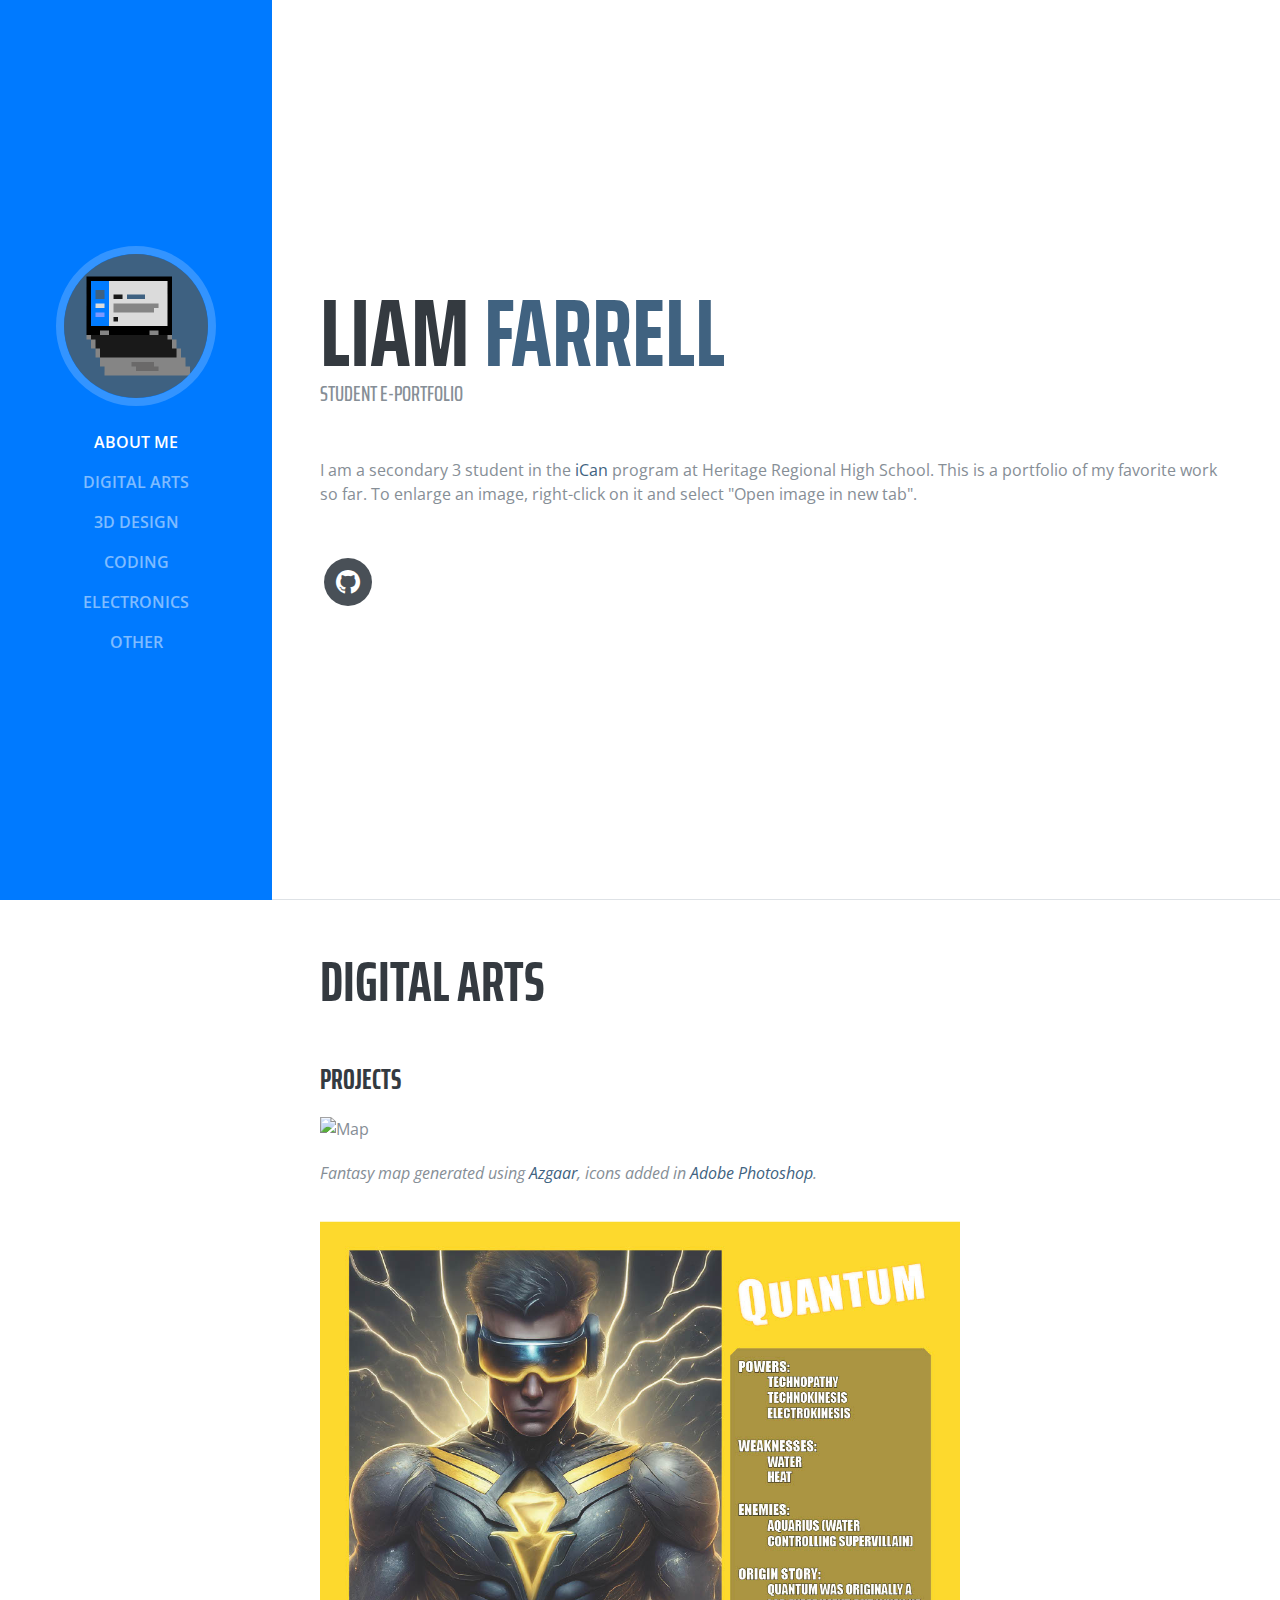
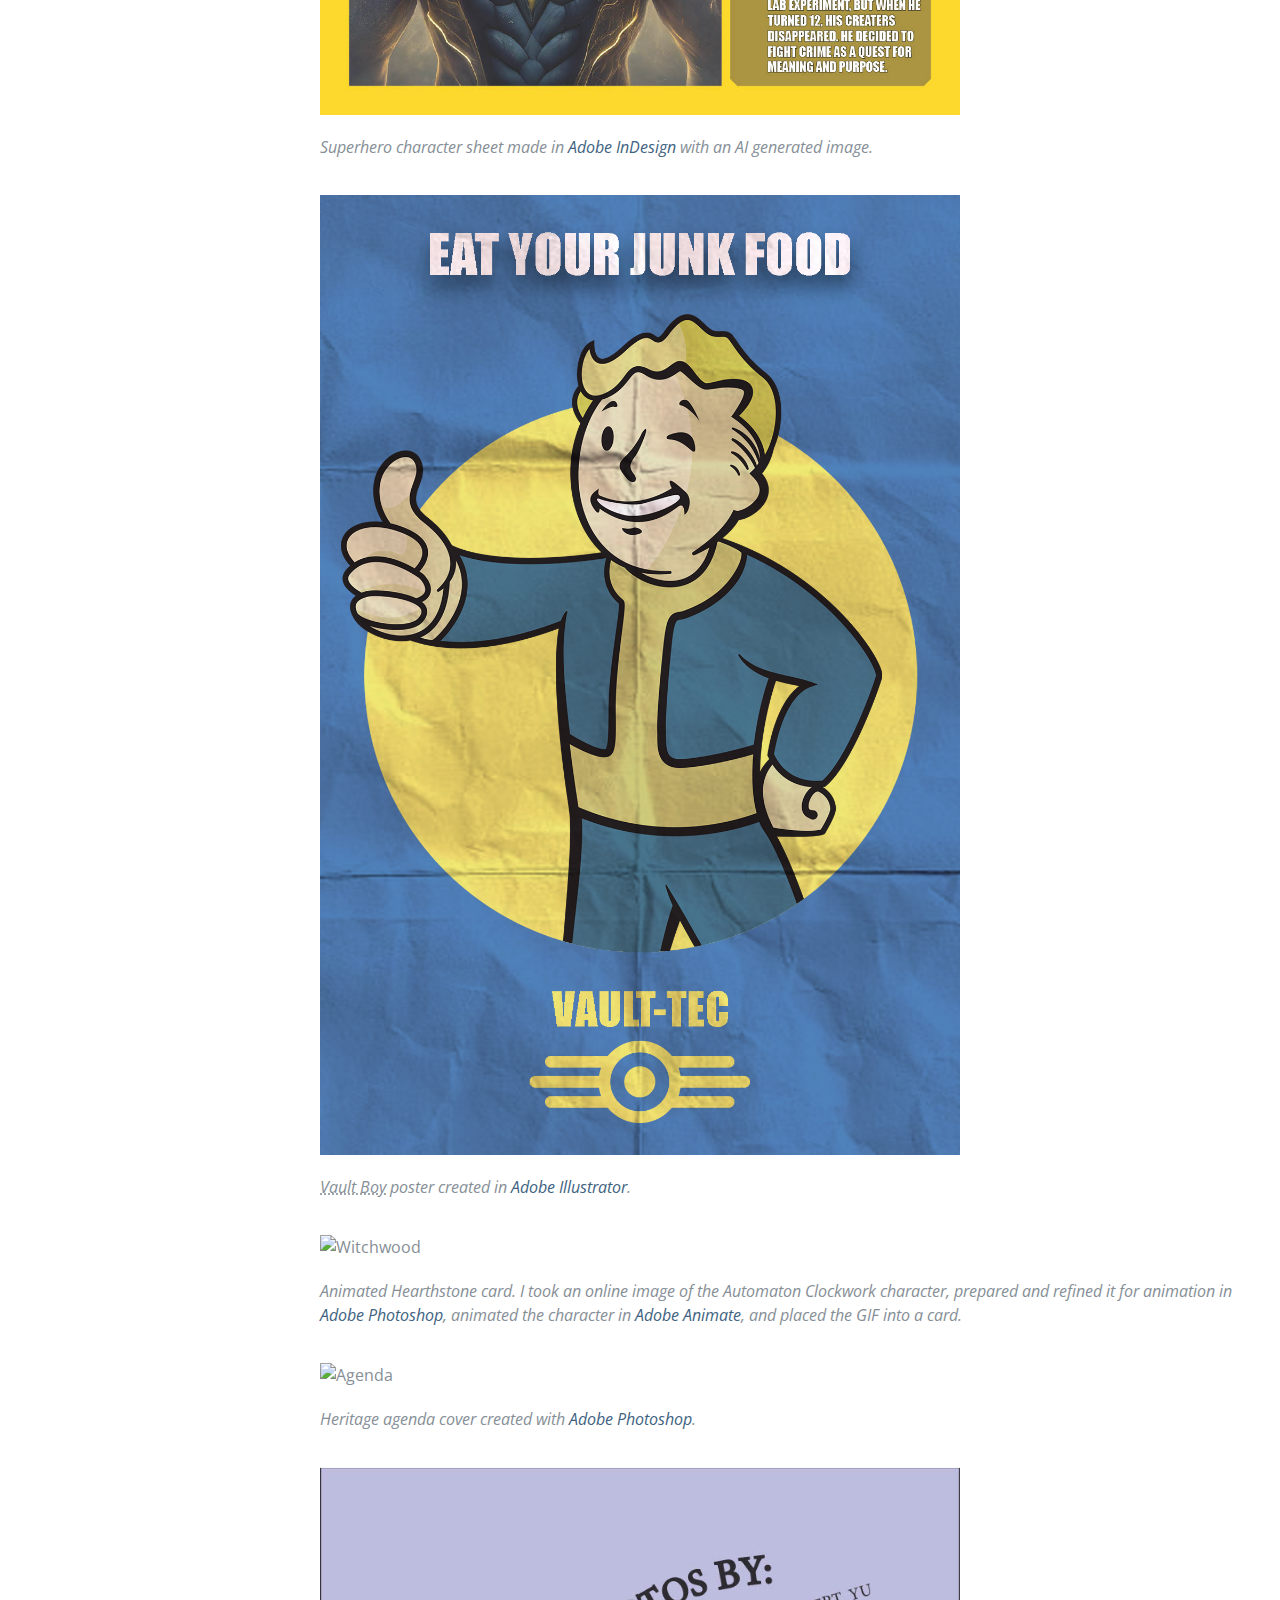
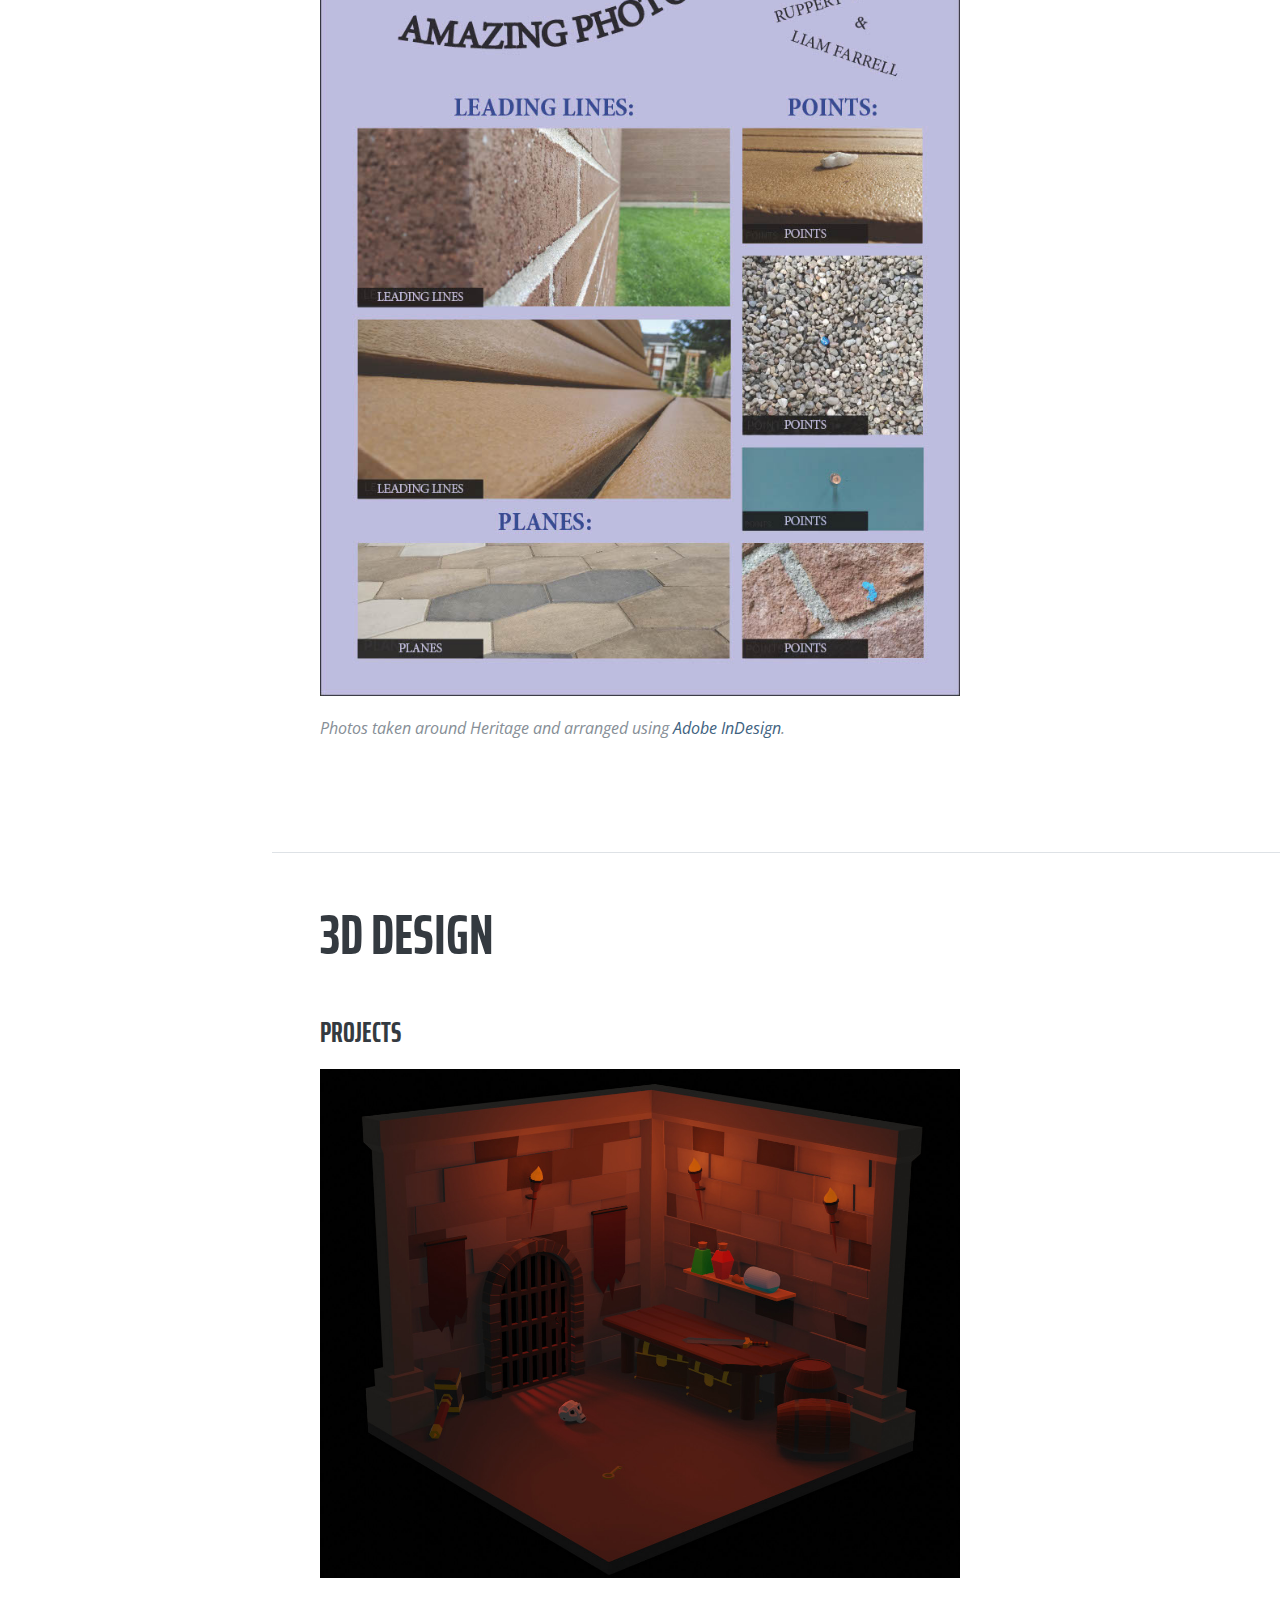
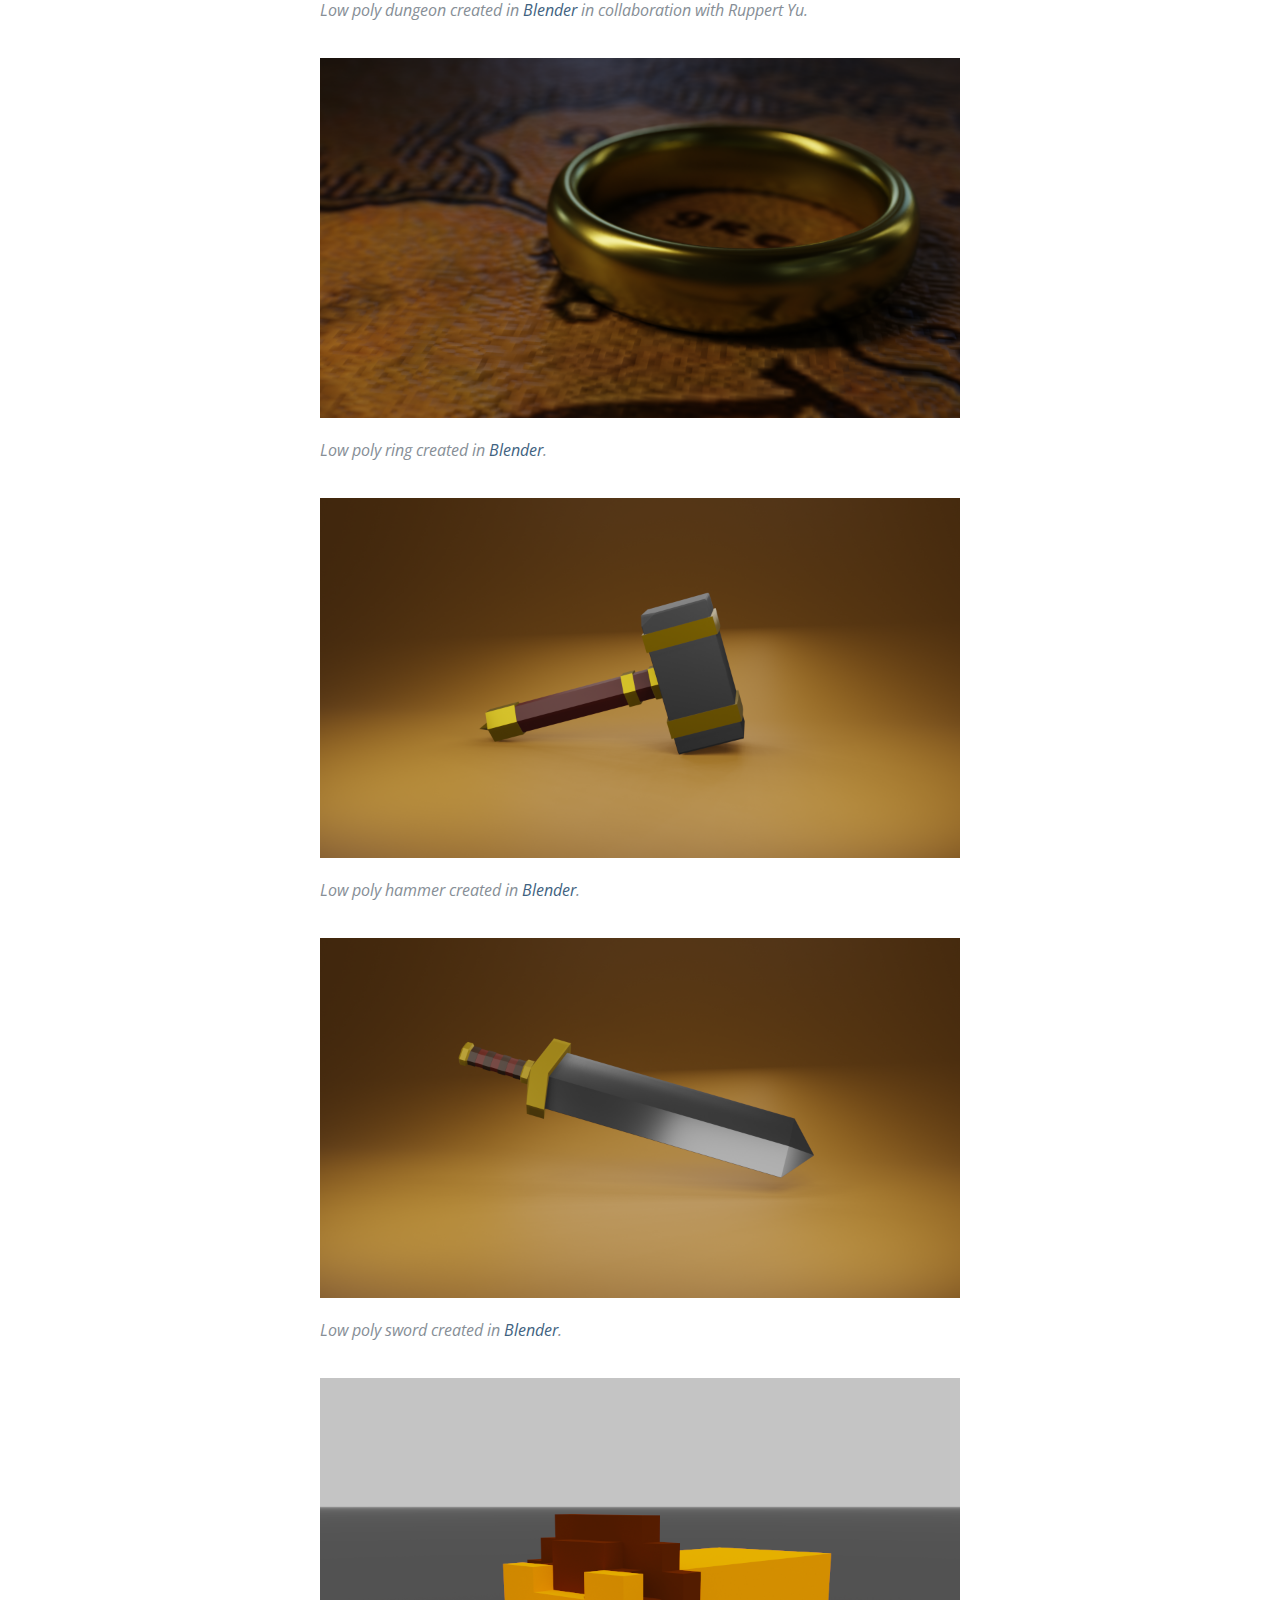
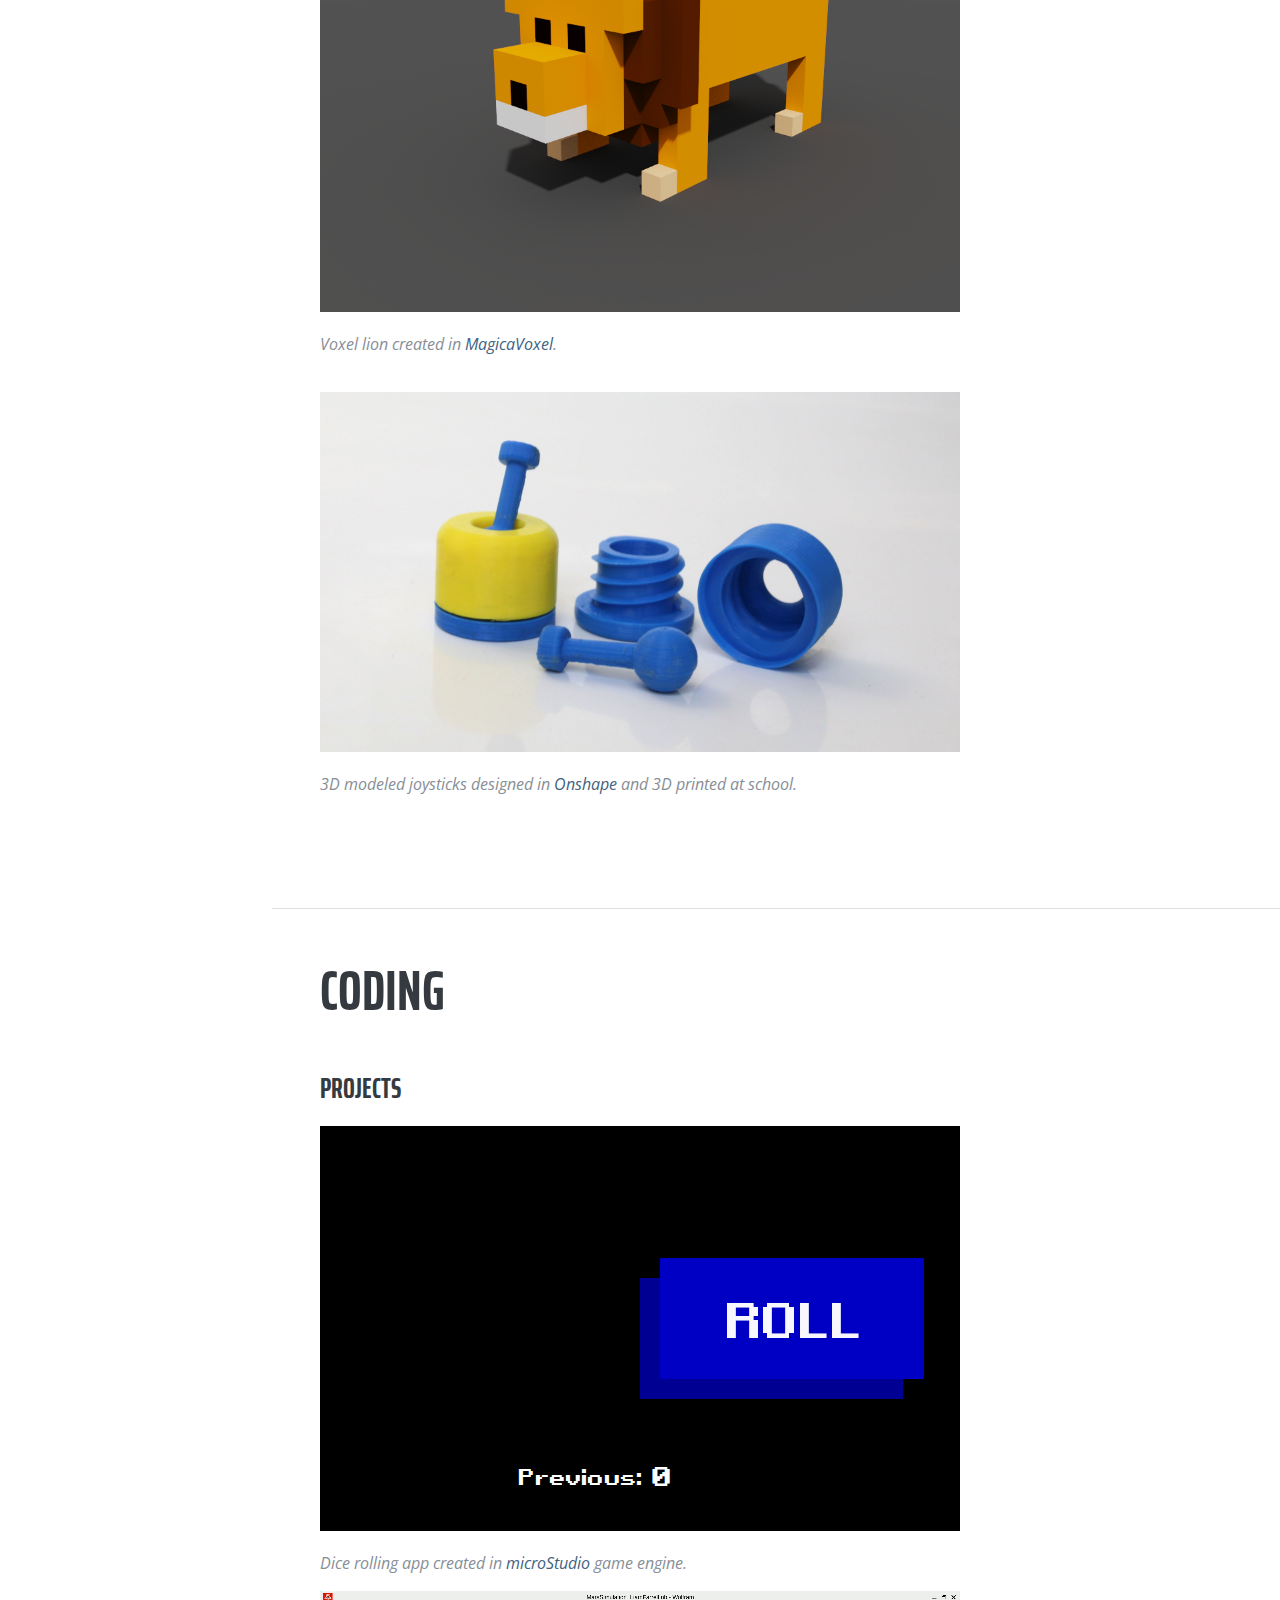
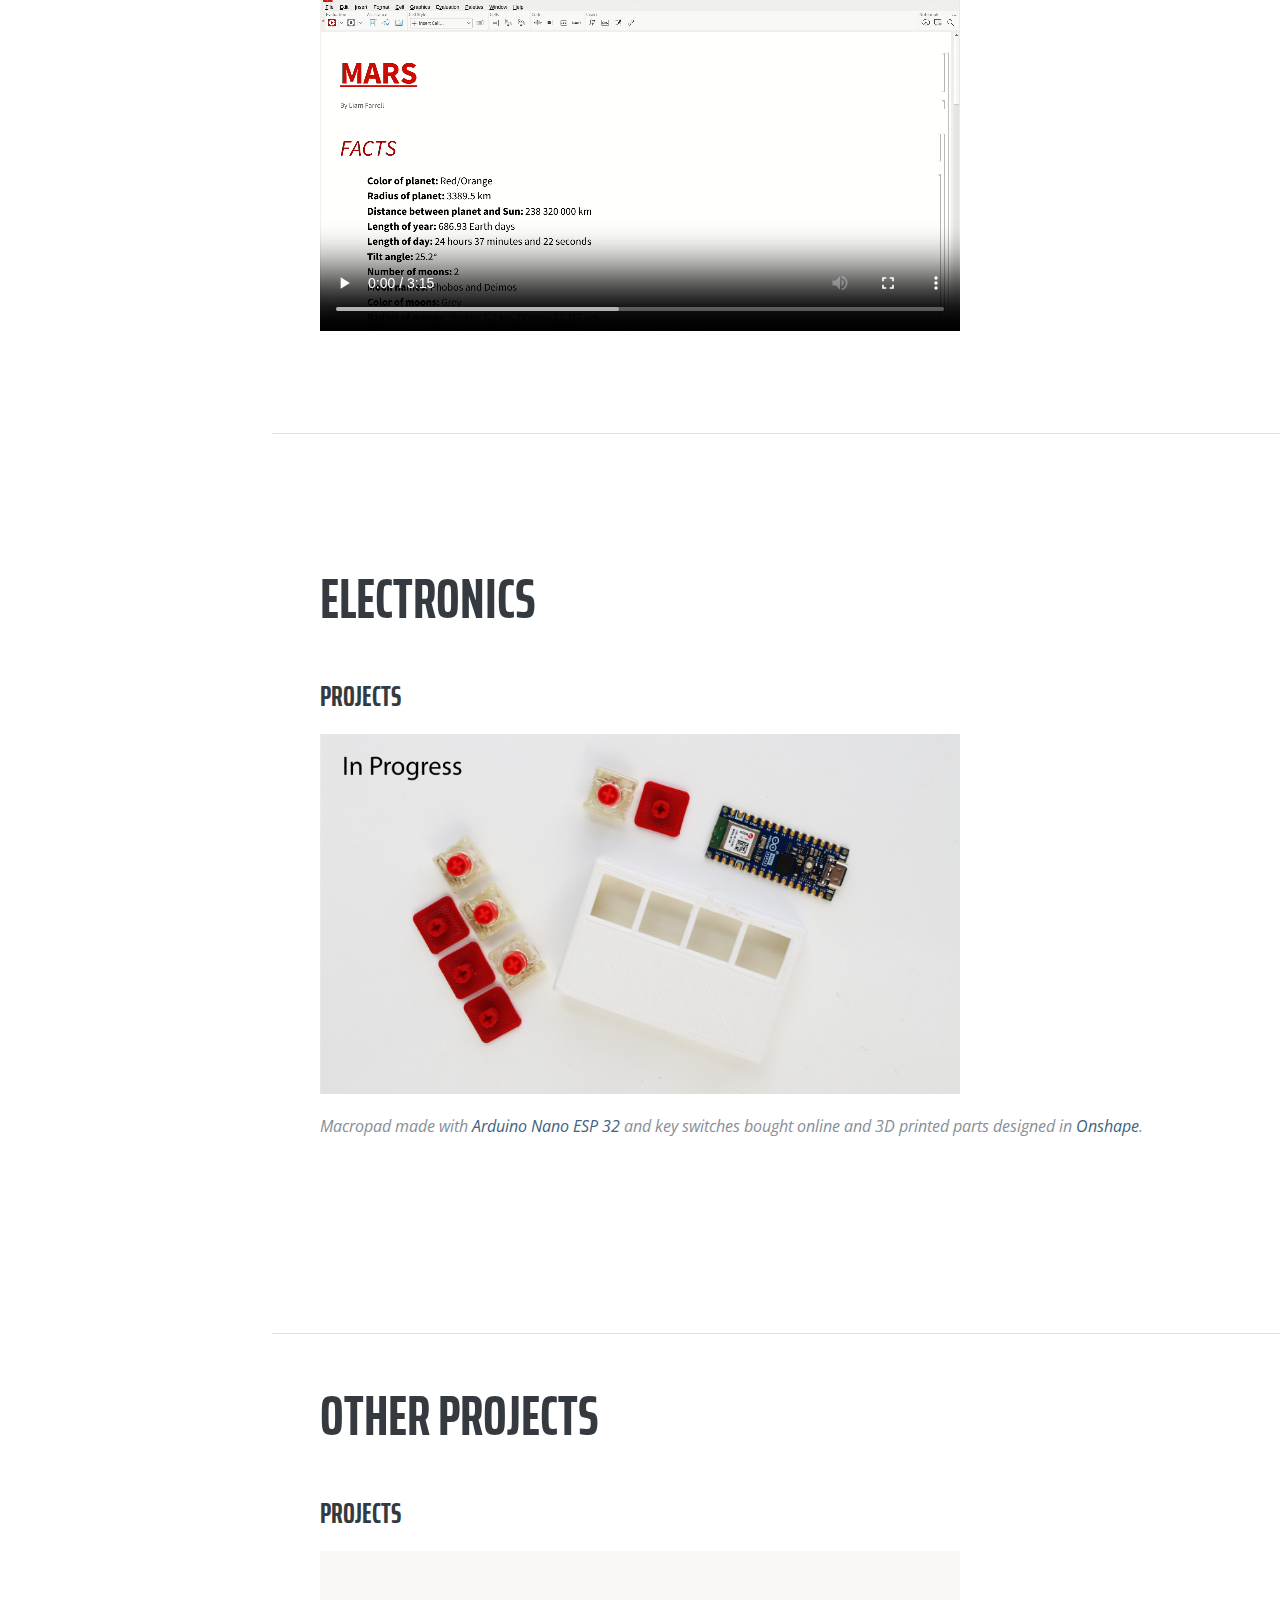
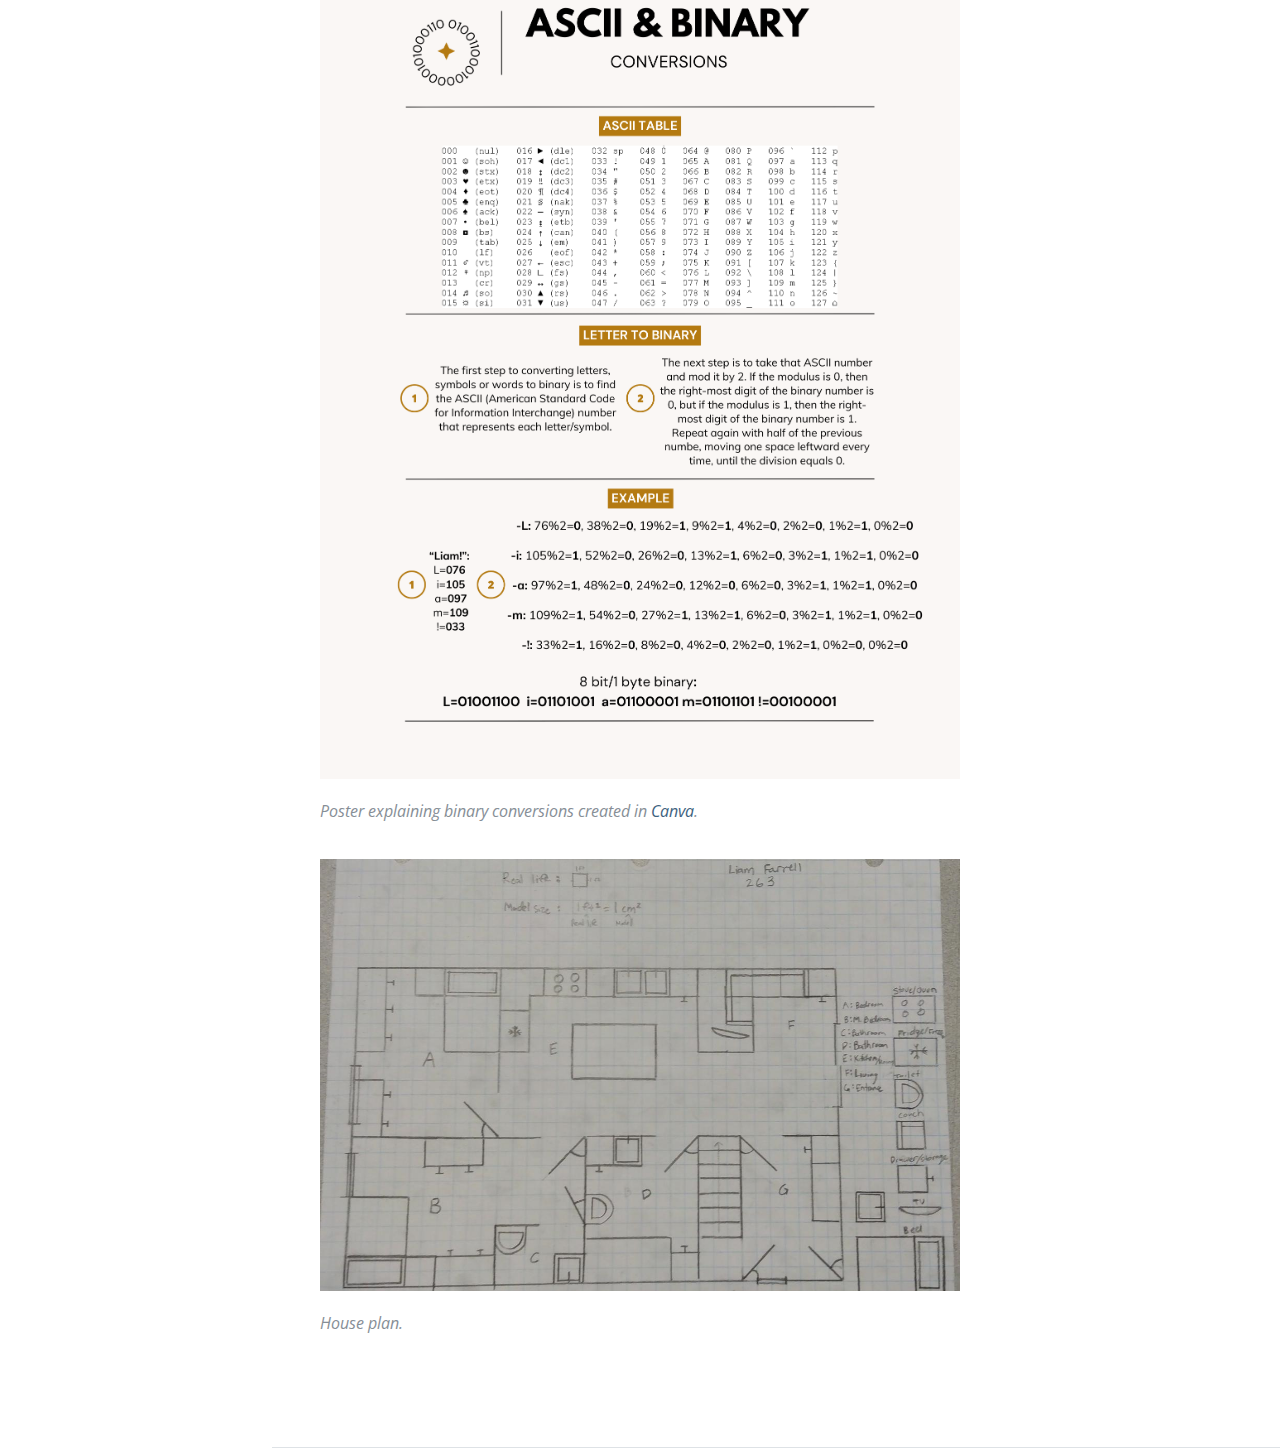
==== index.html @ 9ee7120a "Update index.html" ====
<!DOCTYPE html>
<html lang="en">

  <head>

    <meta charset="utf-8">
    <meta name="viewport" content="width=device-width, initial-scale=1, shrink-to-fit=no">
    <meta name="description" content="">
    <meta name="author" content="">

    <title>Liam's iCan ePortfolio</title>

    <!-- Bootstrap core CSS -->
    <link href="vendor/bootstrap/css/bootstrap.min.css" rel="stylesheet">

    <!-- Custom fonts for this template -->
    <link href="https://fonts.googleapis.com/css?family=Saira+Extra+Condensed:100,200,300,400,500,600,700,800,900" rel="stylesheet">
    <link href="https://fonts.googleapis.com/css?family=Open+Sans:300,300i,400,400i,600,600i,700,700i,800,800i" rel="stylesheet">
    <link href="vendor/font-awesome/css/font-awesome.min.css" rel="stylesheet">
    <link href="vendor/devicons/css/devicons.min.css" rel="stylesheet">
    <link href="vendor/simple-line-icons/css/simple-line-icons.css" rel="stylesheet">

    <!-- Custom styles for this template -->
    <link href="css/resume.min.css" rel="stylesheet">

  </head>

  <body id="page-top">

    <nav class="navbar navbar-expand-lg navbar-dark bg-primary fixed-top" id="sideNav">
      <a class="navbar-brand js-scroll-trigger" href="#page-top">
        <span class="d-block d-lg-none">Top ↑</span> <!-- .icon-arrow-up-circle, -->
        <span class="d-none d-lg-block">
          <img class="img-fluid img-profile rounded-circle mx-auto mb-2" src="img/laptop_pfp.png" alt="Liam">
        </span>
      </a>
      <button class="navbar-toggler" type="button" data-toggle="collapse" data-target="#navbarSupportedContent" aria-controls="navbarSupportedContent" aria-expanded="false" aria-label="Toggle navigation">
        <span class="navbar-toggler-icon"></span>
      </button>
      <div class="collapse navbar-collapse" id="navbarSupportedContent">
        <ul class="navbar-nav">
          <li class="nav-item">
            <a class="nav-link js-scroll-trigger" href="#about">About Me</a>
          </li>
          <li class="nav-item">
            <a class="nav-link js-scroll-trigger" href="#arts">Digital Arts</a>
          </li>
          <li class="nav-item">
            <a class="nav-link js-scroll-trigger" href="#threedd">3D Design</a>
          </li>
          <li class="nav-item">
            <a class="nav-link js-scroll-trigger" href="#coding">Coding</a>
          </li>
          <li class="nav-item">
            <a class="nav-link js-scroll-trigger" href="#electronics">Electronics</a>
          </li>
          <li class="nav-item">
            <a class="nav-link js-scroll-trigger" href="#other">Other</a>
          </li>
        </ul>
      </div>
    </nav> 
    <div class="container-fluid p-0">

      <section class="resume-section p-3 p-lg-5 d-flex d-column" id="about">
        <div class="my-auto">
          <h1 class="mb-0">Liam
            <span class="text-primary">Farrell</span>
          </h1>
          <div class="subheading mb-5">Student e-portfolio
          </div>
          <!--
          <div class="subheading mb-5">Contact me ·
            <a href="mailto:6206320@portal.rsb.qc.ca">6206320@portal.rsb.qc.ca</a>
             ·
            <a href="mailto:liamarthurfarrell@gmail.com">liamarthurfarrell@gmail.com</a>
          </div>
          -->
          <p class="mb-5">I am a secondary 3 student in the <a href="https://www.hrhs.rsb.qc.ca/academics/programs/ican/" target="_blank">iCan</a> program at Heritage Regional High School.
            This is a portfolio of my favorite work so far. To enlarge an image, right-click on it and select "Open image in new tab".
          </p>
          <ul class="list-inline list-social-icons mb-0">
            <li class="list-inline-item">
              <a href="https://github.com/laf29" target="_blank">
                <span class="fa-stack fa-lg">
                  <i class="fa fa-circle fa-stack-2x"></i>
                  <i class="fa fa-github fa-stack-1x fa-inverse"></i>
                </span>
              </a>
            </li>
          </ul>
        </div>
      </section>




      
      <section class="resume-section p-3 p-lg-5 d-flex flex-column" id="arts">
        <div class="my-auto">
          <h2 class="mb-5">Digital Arts</h2>
          <div class="resume-item d-flex flex-column flex-md-row mb-5">
            <div class="resume-content mr-auto d-none d-lg-block">
              <h3 class="mb-0">Projects</h3>
              <img src="img/da/FANTASY_MAP_1.jpg" alt="Map" style="width:50vw;height:auto;vertical-align:middle;margin:20px 0px;">
              <p><i>Fantasy map generated using <a href="https://azgaar.github.io/Fantasy-Map-Generator/" target="_blank">Azgaar</a>, icons added in <a href="https://www.adobe.com/ca/products/photoshop.html" target="_blank">Adobe Photoshop</a>.</i></p>
              <img src="img/da/QuantumHero.jpg" alt="Hero" style="width:50vw;height:auto;vertical-align:middle;margin:20px 0px;">
              <p><i>Superhero character sheet made in <a href="https://www.adobe.com/ca/products/indesign.html" target="_blank">Adobe InDesign</a> with an AI generated image.</i></p>
              <img src="img/da/Vault_boyposter.jpg" alt="Poster" style="width:50vw;height:auto;vertical-align:middle;margin:20px 0px;">
              <p><i><abbr title="𝘍𝘢𝘭𝘭𝘰𝘶𝘵 game character">Vault Boy</abbr> poster created in <a href="https://www.adobe.com/ca/products/illustrator.html" target="_blank">Adobe Illustrator</a>.</i></p>
              <img src="img/da/Witchwood.gif" alt="Witchwood" style="width:50vw;height:auto;vertical-align:middle;margin:20px 0px;">
              <p><i>Animated Hearthstone card. I took an online image of the Automaton Clockwork character, prepared and refined it for animation in <a href="https://www.adobe.com/ca/products/photoshop.html" target="_blank">Adobe Photoshop</a>, animated the character in <a href="https://www.adobe.com/ca/products/animate.html" target="_blank">Adobe Animate</a>, and placed the GIF into a card.</i></p>
              <img src="img/da/AgendaLiam.jpg" alt="Agenda" style="width:50vw;height:auto;vertical-align:middle;margin:20px 0px;">
              <p><i>Heritage agenda cover created with <a href="https://www.adobe.com/ca/products/photoshop.html" target="_blank">Adobe Photoshop</a>.</i></p>
              <img src="img/da/photoSheet.jpg" alt="Photos" style="width:50vw;height:auto;vertical-align:middle;margin:20px 0px;">
              <p><i>Photos taken around Heritage and arranged using <a href="https://www.adobe.com/ca/products/indesign.html" target="_blank">Adobe InDesign</a>.</i></p>
            </div>
            <div class="resume-content mr-auto d-block d-lg-none">
              <h3 class="mb-0">Projects</h3>
              <img src="img/da/FANTASY_MAP_1.jpg" alt="Map" style="width:95vw;height:auto;vertical-align:middle;margin:20px 0px;">
              <p><i>Fantasy map generated using <a href="https://azgaar.github.io/Fantasy-Map-Generator/" target="_blank">Azgaar</a>, icons added in <a href="https://www.adobe.com/ca/products/photoshop.html" target="_blank">Adobe Photoshop</a>.</i></p>
              <img src="img/da/QuantumHero.jpg" alt="Hero" style="width:95vw;height:auto;vertical-align:middle;margin:20px 0px;">
              <p><i>Superhero character sheet made in <a href="https://www.adobe.com/ca/products/indesign.html" target="_blank">Adobe InDesign</a> with an AI generated image.</i></p>
              <img src="img/da/Vault_boyposter.jpg" alt="Poster" style="width:90vw;height:auto;vertical-align:middle;margin:20px 0px;">
              <p><i>Fallout Vault Boy poster created in <a href="https://www.adobe.com/ca/products/illustrator.html" target="_blank">Adobe Illustrator</a>.</i></p>
              <img src="img/da/Witchwood.gif" alt="Witchwood" style="width:95vw;height:auto;vertical-align:middle;margin:20px 0px;">
              <p><i>Animated Hearthstone card. I took an online image of the Automaton Clockwork character, prepared and refined it for animation in <a href="https://www.adobe.com/ca/products/photoshop.html" target="_blank">Adobe Photoshop</a>, animated the character in <a href="https://www.adobe.com/ca/products/animate.html" target="_blank">Adobe Animate</a>, and placed the GIF into a card.</i></p>
              <img src="img/da/AgendaLiam.jpg" alt="Agenda" style="width:95vw;height:auto;vertical-align:middle;margin:20px 0px;">
              <p><i>Heritage agenda cover created with <a href="https://www.adobe.com/ca/products/photoshop.html" target="_blank">Adobe Photoshop</a>.</i></p>
              <img src="img/da/photoSheet.jpg" alt="Photos" style="width:95vw;height:auto;vertical-align:middle;margin:20px 0px;">
              <p><i>Photos taken around Heritage and arranged using <a href="https://www.adobe.com/ca/products/indesign.html" target="_blank">Adobe InDesign</a>.</i></p>
            </div>
          </div>
        </div>

      </section>



      
      <section class="resume-section p-3 p-lg-5 d-flex flex-column" id="threedd">
        <div class="my-auto">
          <h2 class="mb-5">3D Design</h2>
          <div class="resume-item d-flex flex-column flex-md-row mb-5">
            <div class="resume-content mr-auto d-none d-lg-block">
              <h3 class="mb-0">Projects</h3>
              <img src="img/3d/low_poly_dungeon_final_render_Liam.jpg" alt="Low-Poly Dungeon" style="width:50vw;height:auto;vertical-align:middle;margin:20px 0px;">
              <p><i>Low poly dungeon created in <a href="https://www.blender.org" target="_blank">Blender</a> in collaboration with Ruppert Yu.</i></p>
              <img src="img/3d/low_poly_ring_render_final_Liam.jpg" alt="Ring" style="width:50vw;height:auto;vertical-align:middle;margin:20px 0px;">
              <p><i>Low poly ring created in <a href="https://www.blender.org" target="_blank">Blender</a>.</i></p>
              <img src="img/3d/low_poly_hammer_render_final_Liam.jpg" alt="Hammer" style="width:50vw;height:auto;vertical-align:middle;margin:20px 0px;">
              <p><i>Low poly hammer created in <a href="https://www.blender.org" target="_blank">Blender</a>.</i></p>
              <img src="img/3d/low_poly_sword_render_final_Liam.jpg" alt="Sword" style="width:50vw;height:auto;vertical-align:middle;margin:20px 0px;">
              <p><i>Low poly sword created in <a href="https://www.blender.org" target="_blank">Blender</a>.</i></p>
              <img src="img/3d/LionVoxel.jpg" alt="Lion" style="width:50vw;height:auto;vertical-align:middle;margin:20px 0px;">
              <p><i>Voxel lion created in <a href="https://ephtracy.github.io/" target="_blank">MagicaVoxel</a>.</i></p>
              <img src="img/3d/joystick.jpg" alt="Joystick" style="width:50vw;height:auto;vertical-align:middle;margin:20px 0px;">
              <p><i>3D modeled joysticks designed in <a href="https://www.onshape.com/en/" target="_blank">Onshape</a> and 3D printed at school.</i></p>
            </div>
            <div class="resume-content mr-auto d-block d-lg-none">
              <h3 class="mb-0">Projects</h3>
              <img src="img/3d/low_poly_dungeon_final_render_Liam.jpg" alt="Low-Poly Dungeon" style="width:95vw;height:auto;vertical-align:middle;margin:20px 0px;">
              <p><i>Low poly dungeon created in <a href="https://www.blender.org" target="_blank">Blender</a> in collaboration with Ruppert Yu.</i></p>
              <img src="img/3d/low_poly_ring_render_final_Liam.jpg" alt="Ring" style="width:95vw;height:auto;vertical-align:middle;margin:20px 0px;">
              <p><i>Low poly ring created in <a href="https://www.blender.org" target="_blank">Blender</a>.</i></p>
              <img src="img/3d/low_poly_hammer_render_final_Liam.jpg" alt="Hammer" style="width:95vw;height:auto;vertical-align:middle;margin:20px 0px;">
              <p><i>Low poly hammer created in <a href="https://www.blender.org" target="_blank">Blender</a>.</i></p>
              <img src="img/3d/low_poly_sword_render_final_Liam.jpg" alt="Sword" style="width:95vw;height:auto;vertical-align:middle;margin:20px 0px;">
              <p><i>Low poly sword created in <a href="https://www.blender.org" target="_blank">Blender</a>.</i></p>
              <img src="img/3d/LionVoxel.jpg" alt="Lion" style="width:95vw;height:auto;vertical-align:middle;margin:20px 0px;">
              <p><i>Voxel lion created in <a href="https://ephtracy.github.io/" target="_blank">MagicaVoxel</a>.</i></p>
              <img src="img/3d/joystick.jpg" alt="Joystick" style="width:95vw;height:auto;vertical-align:middle;margin:20px 0px;">
              <p><i>3D modeled joysticks designed in <a href="https://www.onshape.com/en/" target="_blank">Onshape</a> and 3D printed at school.</i></p>
            </div>
        </div>
      </section>



      
      <section class="resume-section p-3 p-lg-5 d-flex flex-column" id="coding">
        <div class="my-auto">
          <h2 class="mb-5">Coding</h2>
          <div class="resume-item d-flex flex-column flex-md-row mb-5">
            <div class="resume-content mr-auto d-none d-lg-block">
              <h3 class="mb-0">Projects</h3>
              <iframe src="test_projects/coding/diceroll3/index.html" style="width:50vw;height:45vh;vertical-align:middle;margin:20px 0px;border:0px solid black;" title="Dice Rolling App" scrolling="no"></iframe>
              <p><i>Dice rolling app created in <a href="https://microstudio.dev/" target="_blank">microStudio</a> game engine.</i></p>
              <video class="video" controls 
                  style="width:50vw;height:auto;">
                <source src="img/cd/Mars.mp4" type="video/mp4">
                <source src="img/cd/Mars.webm"">
                Mars Simulation
              </video>
            </div>
            <div class="resume-content mr-auto d-block d-lg-none">
              <h3 class="mb-0">Projects</h3>
              <iframe src="test_projects/coding/diceroll3/index.html" style="width:95vw;height:25vh;vertical-align:middle;margin:20px 0px;border:0px solid black;" title="Dice Rolling App" scrolling="no"></iframe>
              <p><i>Dice rolling app created in <a href="https://microstudio.dev/" target="_blank">microStudio</a> game engine.</i></p>
              <iframe src="https://laf29.github.io/ican_portfolio" style="width:95vw;height:25vh;vertical-align:middle;margin:20px 0px;border:0px solid black;" title="Dice Rolling App" scrolling="no"></iframe>
              <p><i>Portfolio website created in <a href="https://github.io/" target="_blank">GitHub</a> using <a href="https://html.com/" target="_blank">HTML</a>, <a href="https://www.javascript.com/" target="_blank">JavaScript</a> and <a href="https://en.wikipedia.org/wiki/CSS" target="_blank">CSS</a>.</i></p>
              <video class="video" controls 
                  style="width:95vw;height:auto;">
                <source src="img/cd/Mars.mp4" type="video/mp4">
                <source src="img/cd/Mars.webm"">
                Mars Simulation
              </video>
            </div>
          </div>
        </div>
      </section>



      
      <section class="resume-section p-3 p-lg-5 d-flex flex-column" id="electronics">
        <div class="my-auto">
          <h2 class="mb-5">Electronics</h2>
          <div class="resume-item d-flex flex-column flex-md-row mb-5">
            <div class="resume-content mr-auto d-none d-lg-block">
              <h3 class="mb-0">Projects</h3>
              <img src="img/el/macropad.jpg" alt="Macropad" style="width:50vw;height:auto;vertical-align:middle;margin:20px 0px;">
              <p><i>Macropad made with <a href="https://docs.arduino.cc/hardware/nano-esp32/" target="_blank">Arduino Nano ESP 32</a> and key switches bought online and 3D printed parts designed in <a href="https://www.onshape.com/en/" target="_blank">Onshape</a>.</i></p>
            </div>
            <div class="resume-content mr-auto d-block d-lg-none">
              <h3 class="mb-0">Projects</h3>
              <img src="img/el/macropad.jpg" alt="Macropad" style="width:95vw;height:auto;vertical-align:middle;margin:20px 0px;">
              <p><i>Macropad made with <a href="https://docs.arduino.cc/hardware/nano-esp32/" target="_blank">Arduino Nano ESP 32</a> and key switches bought online and 3D printed parts designed in <a href="https://www.onshape.com/en/" target="_blank">Onshape</a>.</i></p>
            </div>
          </div>
        </div>
      </section>



      
      <section class="resume-section p-3 p-lg-5 d-flex flex-column" id="other">
        <div class="my-auto">
          <h2 class="mb-5">Other Projects</h2>
          <div class="resume-item d-flex flex-column flex-md-row mb-5">
            <div class="resume-content mr-auto d-none d-lg-block">
              <h3 class="mb-0">Projects</h3>
              <img src="img/ot/ASCIIandBINARY.jpg" alt="Binary Poster" style="width:50vw;height:auto;vertical-align:middle;margin:20px 0px;">
              <p><i>Poster explaining binary conversions created in <a href="https://www.canva.com/" target="_blank">Canva</a>.</i></p>
              <img src="img/ot/HouseBP.jpg" alt="House Plan" style="width:50vw;height:auto;vertical-align:middle;margin:20px 0px;">
              <p><i>House plan.</i></p>
            </div>
            <div class="resume-content mr-auto d-block d-lg-none">
              <h3 class="mb-0">Projects</h3>
              <img src="img/ot/ASCIIandBINARY.jpg" alt="Binary Poster" style="width:95vw;height:auto;vertical-align:middle;margin:20px 0px;">
              <p><i>Poster explaining binary conversions created in <a href="https://www.canva.com/" target="_blank">Canva</a>.</i></p>
              <img src="img/ot/HouseBP.jpg" alt="House Plan" style="width:95vw;height:auto;vertical-align:middle;margin:20px 0px;">
              <p><i>House plan.</i></p>
            </div>
          </div>
        </div>
      </section>

    </div>

    <!-- Bootstrap core JavaScript -->
    <script src="vendor/jquery/jquery.min.js"></script>
    <script src="vendor/bootstrap/js/bootstrap.bundle.min.js"></script>

    <!-- Plugin JavaScript -->
    <script src="vendor/jquery-easing/jquery.easing.min.js"></script>

    <!-- Custom scripts for this template -->
    <script src="js/resume.min.js"></script>

  </body>
</html>
---- vendor/devicons/css/devicons.min.css ----
/*!
 *  Devicons 1.8.0 made by Theodore Vorillas / http://vorillaz.com 
 */
@font-face{font-family:devicons;src:url(../fonts/devicons.eot?xqxft6);src:url(../fonts/devicons.eot?#iefixxqxft6) format("embedded-opentype"),url(../fonts/devicons.woff?xqxft6) format("woff"),url(../fonts/devicons.ttf?xqxft6) format("truetype"),url(../fonts/devicons.svg?xqxft6#devicons) format("svg");font-weight:400;font-style:normal}.devicons{font-family:devicons;speak:none;font-style:normal;font-weight:400;font-variant:normal;text-transform:none;line-height:1;-webkit-font-smoothing:antialiased;-moz-osx-font-smoothing:grayscale}.devicons-git:before{content:"\e602"}.devicons-git_compare:before{content:"\e628"}.devicons-git_branch:before{content:"\e625"}.devicons-git_commit:before{content:"\e629"}.devicons-git_pull_request:before{content:"\e626"}.devicons-git_merge:before{content:"\e627"}.devicons-bitbucket:before{content:"\e603"}.devicons-github_alt:before{content:"\e608"}.devicons-github_badge:before{content:"\e609"}.devicons-github:before{content:"\e60a"}.devicons-github_full:before{content:"\e617"}.devicons-java:before{content:"\e638"}.devicons-ruby:before{content:"\e639"}.devicons-scala:before{content:"\e637"}.devicons-python:before{content:"\e63c"}.devicons-go:before{content:"\e624"}.devicons-ruby_on_rails:before{content:"\e63b"}.devicons-django:before{content:"\e61d"}.devicons-markdown:before{content:"\e63e"}.devicons-php:before{content:"\e63d"}.devicons-mysql:before{content:"\e604"}.devicons-streamline:before{content:"\e605"}.devicons-database:before{content:"\e606"}.devicons-laravel:before{content:"\e63f"}.devicons-javascript:before{content:"\e64e"}.devicons-angular:before{content:"\e653"}.devicons-backbone:before{content:"\e652"}.devicons-coffeescript:before{content:"\e651"}.devicons-jquery:before{content:"\e650"}.devicons-modernizr:before{content:"\e620"}.devicons-jquery_ui:before{content:"\e654"}.devicons-ember:before{content:"\e61b"}.devicons-dojo:before{content:"\e61c"}.devicons-nodejs:before{content:"\e619"}.devicons-nodejs_small:before{content:"\e618"}.devicons-javascript_shield:before{content:"\e64f"}.devicons-bootstrap:before{content:"\e647"}.devicons-sass:before{content:"\e64b"}.devicons-css3_full:before{content:"\e64a"}.devicons-css3:before{content:"\e649"}.devicons-html5:before{content:"\e636"}.devicons-html5_multimedia:before{content:"\e632"}.devicons-html5_device_access:before{content:"\e633"}.devicons-html5_3d_effects:before{content:"\e635"}.devicons-html5_connectivity:before{content:"\e634"}.devicons-ghost_small:before{content:"\e614"}.devicons-ghost:before{content:"\e61f"}.devicons-magento:before{content:"\e640"}.devicons-joomla:before{content:"\e641"}.devicons-jekyll_small:before{content:"\e60d"}.devicons-drupal:before{content:"\e642"}.devicons-wordpress:before{content:"\e60b"}.devicons-grunt:before{content:"\e64c"}.devicons-bower:before{content:"\e64d"}.devicons-npm:before{content:"\e61e"}.devicons-yahoo_small:before{content:"\e62b"}.devicons-yahoo:before{content:"\e615"}.devicons-bing_small:before{content:"\e600"}.devicons-windows:before{content:"\e60f"}.devicons-linux:before{content:"\e612"}.devicons-ubuntu:before{content:"\e63a"}.devicons-android:before{content:"\e60e"}.devicons-apple:before{content:"\e611"}.devicons-appstore:before{content:"\e613"}.devicons-phonegap:before{content:"\e630"}.devicons-blackberry:before{content:"\e623"}.devicons-stackoverflow:before{content:"\e610"}.devicons-techcrunch:before{content:"\e62c"}.devicons-codrops:before{content:"\e62f"}.devicons-css_tricks:before{content:"\e601"}.devicons-smashing_magazine:before{content:"\e62d"}.devicons-netmagazine:before{content:"\e62e"}.devicons-codepen:before{content:"\e616"}.devicons-cssdeck:before{content:"\e62a"}.devicons-hackernews:before{content:"\e61a"}.devicons-dropbox:before{content:"\e607"}.devicons-google_drive:before{content:"\e631"}.devicons-visualstudio:before{content:"\e60c"}.devicons-unity_small:before{content:"\e621"}.devicons-raspberry_pi:before{content:"\e622"}.devicons-chrome:before{content:"\e643"}.devicons-ie:before{content:"\e644"}.devicons-firefox:before{content:"\e645"}.devicons-opera:before{content:"\e646"}.devicons-safari:before{content:"\e648"}.devicons-swift:before{content:"\e655"}.devicons-symfony:before{content:"\e656"}.devicons-symfony_badge:before{content:"\e657"}.devicons-less:before{content:"\e658"}.devicons-stylus:before{content:"\e659"}.devicons-trello:before{content:"\e65a"}.devicons-atlassian:before{content:"\e65b"}.devicons-jira:before{content:"\e65c"}.devicons-envato:before{content:"\e65d"}.devicons-snap_svg:before{content:"\e65e"}.devicons-raphael:before{content:"\e65f"}.devicons-google_analytics:before{content:"\e660"}.devicons-compass:before{content:"\e661"}.devicons-onedrive:before{content:"\e662"}.devicons-gulp:before{content:"\e663"}.devicons-atom:before{content:"\e664"}.devicons-cisco:before{content:"\e665"}.devicons-nancy:before{content:"\e666"}.devicons-clojure:before{content:"\e668"}.devicons-clojure_alt:before{content:"\e66a"}.devicons-perl:before{content:"\e669"}.devicons-celluloid:before{content:"\e66b"}.devicons-w3c:before{content:"\e66c"}.devicons-redis:before{content:"\e66d"}.devicons-postgresql:before{content:"\e66e"}.devicons-webplatform:before{content:"\e66f"}.devicons-jenkins:before{content:"\e667"}.devicons-requirejs:before{content:"\e670"}.devicons-opensource:before{content:"\e671"}.devicons-typo3:before{content:"\e672"}.devicons-uikit:before{content:"\e673"}.devicons-doctrine:before{content:"\e674"}.devicons-groovy:before{content:"\e675"}.devicons-nginx:before{content:"\e676"}.devicons-haskell:before{content:"\e677"}.devicons-zend:before{content:"\e678"}.devicons-gnu:before{content:"\e679"}.devicons-yeoman:before{content:"\e67a"}.devicons-heroku:before{content:"\e67b"}.devicons-debian:before{content:"\e67d"}.devicons-travis:before{content:"\e67e"}.devicons-dotnet:before{content:"\e67f"}.devicons-codeigniter:before{content:"\e680"}.devicons-javascript_badge:before{content:"\e681"}.devicons-yii:before{content:"\e682"}.devicons-msql_server:before{content:"\e67c"}.devicons-composer:before{content:"\e683"}.devicons-krakenjs_badge:before{content:"\e684"}.devicons-krakenjs:before{content:"\e685"}.devicons-mozilla:before{content:"\e686"}.devicons-firebase:before{content:"\e687"}.devicons-sizzlejs:before{content:"\e688"}.devicons-creativecommons:before{content:"\e689"}.devicons-creativecommons_badge:before{content:"\e68a"}.devicons-mitlicence:before{content:"\e68b"}.devicons-senchatouch:before{content:"\e68c"}.devicons-bugsense:before{content:"\e68d"}.devicons-extjs:before{content:"\e68e"}.devicons-mootools_badge:before{content:"\e68f"}.devicons-mootools:before{content:"\e690"}.devicons-ruby_rough:before{content:"\e691"}.devicons-komodo:before{content:"\e692"}.devicons-coda:before{content:"\e693"}.devicons-bintray:before{content:"\e694"}.devicons-terminal:before{content:"\e695"}.devicons-code:before{content:"\e696"}.devicons-responsive:before{content:"\e697"}.devicons-dart:before{content:"\e698"}.devicons-aptana:before{content:"\e699"}.devicons-mailchimp:before{content:"\e69a"}.devicons-netbeans:before{content:"\e69b"}.devicons-dreamweaver:before{content:"\e69c"}.devicons-brackets:before{content:"\e69d"}.devicons-eclipse:before{content:"\e69e"}.devicons-cloud9:before{content:"\e69f"}.devicons-scrum:before{content:"\e6a0"}.devicons-prolog:before{content:"\e6a1"}.devicons-terminal_badge:before{content:"\e6a2"}.devicons-code_badge:before{content:"\e6a3"}.devicons-mongodb:before{content:"\e6a4"}.devicons-meteor:before{content:"\e6a5"}.devicons-meteorfull:before{content:"\e6a6"}.devicons-fsharp:before{content:"\e6a7"}.devicons-rust:before{content:"\e6a8"}.devicons-ionic:before{content:"\e6a9"}.devicons-sublime:before{content:"\e6aa"}.devicons-appcelerator:before{content:"\e6ab"}.devicons-asterisk:before{content:"\e6ac"}.devicons-aws:before{content:"\e6ad"}.devicons-digital-ocean:before{content:"\e6ae"}.devicons-dlang:before{content:"\e6af"}.devicons-docker:before{content:"\e6b0"}.devicons-erlang:before{content:"\e6b1"}.devicons-google-cloud-platform:before{content:"\e6b2"}.devicons-grails:before{content:"\e6b3"}.devicons-illustrator:before{content:"\e6b4"}.devicons-intellij:before{content:"\e6b5"}.devicons-materializecss:before{content:"\e6b6"}.devicons-openshift:before{content:"\e6b7"}.devicons-photoshop:before{content:"\e6b8"}.devicons-rackspace:before{content:"\e6b9"}.devicons-react:before{content:"\e6ba"}.devicons-redhat:before{content:"\e6bb"}.devicons-scriptcs:before{content:"\e6bc"}.devicons-sqllite:before{content:"\e6c4"}.devicons-vim:before{content:"\e6c5"}
---- vendor/simple-line-icons/css/simple-line-icons.css ----
@font-face {
  font-family: 'simple-line-icons';
  src: url('../fonts/Simple-Line-Icons.eot?v=2.4.0');
  src: url('../fonts/Simple-Line-Icons.eot?v=2.4.0#iefix') format('embedded-opentype'), url('../fonts/Simple-Line-Icons.woff2?v=2.4.0') format('woff2'), url('../fonts/Simple-Line-Icons.ttf?v=2.4.0') format('truetype'), url('../fonts/Simple-Line-Icons.woff?v=2.4.0') format('woff'), url('../fonts/Simple-Line-Icons.svg?v=2.4.0#simple-line-icons') format('svg');
  font-weight: normal;
  font-style: normal;
}
/*
 Use the following CSS code if you want to have a class per icon.
 Instead of a list of all class selectors, you can use the generic [class*="icon-"] selector, but it's slower:
*/
.icon-user,
.icon-people,
.icon-user-female,
.icon-user-follow,
.icon-user-following,
.icon-user-unfollow,
.icon-login,
.icon-logout,
.icon-emotsmile,
.icon-phone,
.icon-call-end,
.icon-call-in,
.icon-call-out,
.icon-map,
.icon-location-pin,
.icon-direction,
.icon-directions,
.icon-compass,
.icon-layers,
.icon-menu,
.icon-list,
.icon-options-vertical,
.icon-options,
.icon-arrow-down,
.icon-arrow-left,
.icon-arrow-right,
.icon-arrow-up,
.icon-arrow-up-circle,
.icon-arrow-left-circle,
.icon-arrow-right-circle,
.icon-arrow-down-circle,
.icon-check,
.icon-clock,
.icon-plus,
.icon-minus,
.icon-close,
.icon-event,
.icon-exclamation,
.icon-organization,
.icon-trophy,
.icon-screen-smartphone,
.icon-screen-desktop,
.icon-plane,
.icon-notebook,
.icon-mustache,
.icon-mouse,
.icon-magnet,
.icon-energy,
.icon-disc,
.icon-cursor,
.icon-cursor-move,
.icon-crop,
.icon-chemistry,
.icon-speedometer,
.icon-shield,
.icon-screen-tablet,
.icon-magic-wand,
.icon-hourglass,
.icon-graduation,
.icon-ghost,
.icon-game-controller,
.icon-fire,
.icon-eyeglass,
.icon-envelope-open,
.icon-envelope-letter,
.icon-bell,
.icon-badge,
.icon-anchor,
.icon-wallet,
.icon-vector,
.icon-speech,
.icon-puzzle,
.icon-printer,
.icon-present,
.icon-playlist,
.icon-pin,
.icon-picture,
.icon-handbag,
.icon-globe-alt,
.icon-globe,
.icon-folder-alt,
.icon-folder,
.icon-film,
.icon-feed,
.icon-drop,
.icon-drawer,
.icon-docs,
.icon-doc,
.icon-diamond,
.icon-cup,
.icon-calculator,
.icon-bubbles,
.icon-briefcase,
.icon-book-open,
.icon-basket-loaded,
.icon-basket,
.icon-bag,
.icon-action-undo,
.icon-action-redo,
.icon-wrench,
.icon-umbrella,
.icon-trash,
.icon-tag,
.icon-support,
.icon-frame,
.icon-size-fullscreen,
.icon-size-actual,
.icon-shuffle,
.icon-share-alt,
.icon-share,
.icon-rocket,
.icon-question,
.icon-pie-chart,
.icon-pencil,
.icon-note,
.icon-loop,
.icon-home,
.icon-grid,
.icon-graph,
.icon-microphone,
.icon-music-tone-alt,
.icon-music-tone,
.icon-earphones-alt,
.icon-earphones,
.icon-equalizer,
.icon-like,
.icon-dislike,
.icon-control-start,
.icon-control-rewind,
.icon-control-play,
.icon-control-pause,
.icon-control-forward,
.icon-control-end,
.icon-volume-1,
.icon-volume-2,
.icon-volume-off,
.icon-calendar,
.icon-bulb,
.icon-chart,
.icon-ban,
.icon-bubble,
.icon-camrecorder,
.icon-camera,
.icon-cloud-download,
.icon-cloud-upload,
.icon-envelope,
.icon-eye,
.icon-flag,
.icon-heart,
.icon-info,
.icon-key,
.icon-link,
.icon-lock,
.icon-lock-open,
.icon-magnifier,
.icon-magnifier-add,
.icon-magnifier-remove,
.icon-paper-clip,
.icon-paper-plane,
.icon-power,
.icon-refresh,
.icon-reload,
.icon-settings,
.icon-star,
.icon-symbol-female,
.icon-symbol-male,
.icon-target,
.icon-credit-card,
.icon-paypal,
.icon-social-tumblr,
.icon-social-twitter,
.icon-social-facebook,
.icon-social-instagram,
.icon-social-linkedin,
.icon-social-pinterest,
.icon-social-github,
.icon-social-google,
.icon-social-reddit,
.icon-social-skype,
.icon-social-dribbble,
.icon-social-behance,
.icon-social-foursqare,
.icon-social-soundcloud,
.icon-social-spotify,
.icon-social-stumbleupon,
.icon-social-youtube,
.icon-social-dropbox,
.icon-social-vkontakte,
.icon-social-steam {
  font-family: 'simple-line-icons';
  speak: none;
  font-style: normal;
  font-weight: normal;
  font-variant: normal;
  text-transform: none;
  line-height: 1;
  /* Better Font Rendering =========== */
  -webkit-font-smoothing: antialiased;
  -moz-osx-font-smoothing: grayscale;
}
.icon-user:before {
  content: "\e005";
}
.icon-people:before {
  content: "\e001";
}
.icon-user-female:before {
  content: "\e000";
}
.icon-user-follow:before {
  content: "\e002";
}
.icon-user-following:before {
  content: "\e003";
}
.icon-user-unfollow:before {
  content: "\e004";
}
.icon-login:before {
  content: "\e066";
}
.icon-logout:before {
  content: "\e065";
}
.icon-emotsmile:before {
  content: "\e021";
}
.icon-phone:before {
  content: "\e600";
}
.icon-call-end:before {
  content: "\e048";
}
.icon-call-in:before {
  content: "\e047";
}
.icon-call-out:before {
  content: "\e046";
}
.icon-map:before {
  content: "\e033";
}
.icon-location-pin:before {
  content: "\e096";
}
.icon-direction:before {
  content: "\e042";
}
.icon-directions:before {
  content: "\e041";
}
.icon-compass:before {
  content: "\e045";
}
.icon-layers:before {
  content: "\e034";
}
.icon-menu:before {
  content: "\e601";
}
.icon-list:before {
  content: "\e067";
}
.icon-options-vertical:before {
  content: "\e602";
}
.icon-options:before {
  content: "\e603";
}
.icon-arrow-down:before {
  content: "\e604";
}
.icon-arrow-left:before {
  content: "\e605";
}
.icon-arrow-right:before {
  content: "\e606";
}
.icon-arrow-up:before {
  content: "\e607";
}
.icon-arrow-up-circle:before {
  content: "\e078";
}
.icon-arrow-left-circle:before {
  content: "\e07a";
}
.icon-arrow-right-circle:before {
  content: "\e079";
}
.icon-arrow-down-circle:before {
  content: "\e07b";
}
.icon-check:before {
  content: "\e080";
}
.icon-clock:before {
  content: "\e081";
}
.icon-plus:before {
  content: "\e095";
}
.icon-minus:before {
  content: "\e615";
}
.icon-close:before {
  content: "\e082";
}
.icon-event:before {
  content: "\e619";
}
.icon-exclamation:before {
  content: "\e617";
}
.icon-organization:before {
  content: "\e616";
}
.icon-trophy:before {
  content: "\e006";
}
.icon-screen-smartphone:before {
  content: "\e010";
}
.icon-screen-desktop:before {
  content: "\e011";
}
.icon-plane:before {
  content: "\e012";
}
.icon-notebook:before {
  content: "\e013";
}
.icon-mustache:before {
  content: "\e014";
}
.icon-mouse:before {
  content: "\e015";
}
.icon-magnet:before {
  content: "\e016";
}
.icon-energy:before {
  content: "\e020";
}
.icon-disc:before {
  content: "\e022";
}
.icon-cursor:before {
  content: "\e06e";
}
.icon-cursor-move:before {
  content: "\e023";
}
.icon-crop:before {
  content: "\e024";
}
.icon-chemistry:before {
  content: "\e026";
}
.icon-speedometer:before {
  content: "\e007";
}
.icon-shield:before {
  content: "\e00e";
}
.icon-screen-tablet:before {
  content: "\e00f";
}
.icon-magic-wand:before {
  content: "\e017";
}
.icon-hourglass:before {
  content: "\e018";
}
.icon-graduation:before {
  content: "\e019";
}
.icon-ghost:before {
  content: "\e01a";
}
.icon-game-controller:before {
  content: "\e01b";
}
.icon-fire:before {
  content: "\e01c";
}
.icon-eyeglass:before {
  content: "\e01d";
}
.icon-envelope-open:before {
  content: "\e01e";
}
.icon-envelope-letter:before {
  content: "\e01f";
}
.icon-bell:before {
  content: "\e027";
}
.icon-badge:before {
  content: "\e028";
}
.icon-anchor:before {
  content: "\e029";
}
.icon-wallet:before {
  content: "\e02a";
}
.icon-vector:before {
  content: "\e02b";
}
.icon-speech:before {
  content: "\e02c";
}
.icon-puzzle:before {
  content: "\e02d";
}
.icon-printer:before {
  content: "\e02e";
}
.icon-present:before {
  content: "\e02f";
}
.icon-playlist:before {
  content: "\e030";
}
.icon-pin:before {
  content: "\e031";
}
.icon-picture:before {
  content: "\e032";
}
.icon-handbag:before {
  content: "\e035";
}
.icon-globe-alt:before {
  content: "\e036";
}
.icon-globe:before {
  content: "\e037";
}
.icon-folder-alt:before {
  content: "\e039";
}
.icon-folder:before {
  content: "\e089";
}
.icon-film:before {
  content: "\e03a";
}
.icon-feed:before {
  content: "\e03b";
}
.icon-drop:before {
  content: "\e03e";
}
.icon-drawer:before {
  content: "\e03f";
}
.icon-docs:before {
  content: "\e040";
}
.icon-doc:before {
  content: "\e085";
}
.icon-diamond:before {
  content: "\e043";
}
.icon-cup:before {
  content: "\e044";
}
.icon-calculator:before {
  content: "\e049";
}
.icon-bubbles:before {
  content: "\e04a";
}
.icon-briefcase:before {
  content: "\e04b";
}
.icon-book-open:before {
  content: "\e04c";
}
.icon-basket-loaded:before {
  content: "\e04d";
}
.icon-basket:before {
  content: "\e04e";
}
.icon-bag:before {
  content: "\e04f";
}
.icon-action-undo:before {
  content: "\e050";
}
.icon-action-redo:before {
  content: "\e051";
}
.icon-wrench:before {
  content: "\e052";
}
.icon-umbrella:before {
  content: "\e053";
}
.icon-trash:before {
  content: "\e054";
}
.icon-tag:before {
  content: "\e055";
}
.icon-support:before {
  content: "\e056";
}
.icon-frame:before {
  content: "\e038";
}
.icon-size-fullscreen:before {
  content: "\e057";
}
.icon-size-actual:before {
  content: "\e058";
}
.icon-shuffle:before {
  content: "\e059";
}
.icon-share-alt:before {
  content: "\e05a";
}
.icon-share:before {
  content: "\e05b";
}
.icon-rocket:before {
  content: "\e05c";
}
.icon-question:before {
  content: "\e05d";
}
.icon-pie-chart:before {
  content: "\e05e";
}
.icon-pencil:before {
  content: "\e05f";
}
.icon-note:before {
  content: "\e060";
}
.icon-loop:before {
  content: "\e064";
}
.icon-home:before {
  content: "\e069";
}
.icon-grid:before {
  content: "\e06a";
}
.icon-graph:before {
  content: "\e06b";
}
.icon-microphone:before {
  content: "\e063";
}
.icon-music-tone-alt:before {
  content: "\e061";
}
.icon-music-tone:before {
  content: "\e062";
}
.icon-earphones-alt:before {
  content: "\e03c";
}
.icon-earphones:before {
  content: "\e03d";
}
.icon-equalizer:before {
  content: "\e06c";
}
.icon-like:before {
  content: "\e068";
}
.icon-dislike:before {
  content: "\e06d";
}
.icon-control-start:before {
  content: "\e06f";
}
.icon-control-rewind:before {
  content: "\e070";
}
.icon-control-play:before {
  content: "\e071";
}
.icon-control-pause:before {
  content: "\e072";
}
.icon-control-forward:before {
  content: "\e073";
}
.icon-control-end:before {
  content: "\e074";
}
.icon-volume-1:before {
  content: "\e09f";
}
.icon-volume-2:before {
  content: "\e0a0";
}
.icon-volume-off:before {
  content: "\e0a1";
}
.icon-calendar:before {
  content: "\e075";
}
.icon-bulb:before {
  content: "\e076";
}
.icon-chart:before {
  content: "\e077";
}
.icon-ban:before {
  content: "\e07c";
}
.icon-bubble:before {
  content: "\e07d";
}
.icon-camrecorder:before {
  content: "\e07e";
}
.icon-camera:before {
  content: "\e07f";
}
.icon-cloud-download:before {
  content: "\e083";
}
.icon-cloud-upload:before {
  content: "\e084";
}
.icon-envelope:before {
  content: "\e086";
}
.icon-eye:before {
  content: "\e087";
}
.icon-flag:before {
  content: "\e088";
}
.icon-heart:before {
  content: "\e08a";
}
.icon-info:before {
  content: "\e08b";
}
.icon-key:before {
  content: "\e08c";
}
.icon-link:before {
  content: "\e08d";
}
.icon-lock:before {
  content: "\e08e";
}
.icon-lock-open:before {
  content: "\e08f";
}
.icon-magnifier:before {
  content: "\e090";
}
.icon-magnifier-add:before {
  content: "\e091";
}
.icon-magnifier-remove:before {
  content: "\e092";
}
.icon-paper-clip:before {
  content: "\e093";
}
.icon-paper-plane:before {
  content: "\e094";
}
.icon-power:before {
  content: "\e097";
}
.icon-refresh:before {
  content: "\e098";
}
.icon-reload:before {
  content: "\e099";
}
.icon-settings:before {
  content: "\e09a";
}
.icon-star:before {
  content: "\e09b";
}
.icon-symbol-female:before {
  content: "\e09c";
}
.icon-symbol-male:before {
  content: "\e09d";
}
.icon-target:before {
  content: "\e09e";
}
.icon-credit-card:before {
  content: "\e025";
}
.icon-paypal:before {
  content: "\e608";
}
.icon-social-tumblr:before {
  content: "\e00a";
}
.icon-social-twitter:before {
  content: "\e009";
}
.icon-social-facebook:before {
  content: "\e00b";
}
.icon-social-instagram:before {
  content: "\e609";
}
.icon-social-linkedin:before {
  content: "\e60a";
}
.icon-social-pinterest:before {
  content: "\e60b";
}
.icon-social-github:before {
  content: "\e60c";
}
.icon-social-google:before {
  content: "\e60d";
}
.icon-social-reddit:before {
  content: "\e60e";
}
.icon-social-skype:before {
  content: "\e60f";
}
.icon-social-dribbble:before {
  content: "\e00d";
}
.icon-social-behance:before {
  content: "\e610";
}
.icon-social-foursqare:before {
  content: "\e611";
}
.icon-social-soundcloud:before {
  content: "\e612";
}
.icon-social-spotify:before {
  content: "\e613";
}
.icon-social-stumbleupon:before {
  content: "\e614";
}
.icon-social-youtube:before {
  content: "\e008";
}
.icon-social-dropbox:before {
  content: "\e00c";
}
.icon-social-vkontakte:before {
  content: "\e618";
}
.icon-social-steam:before {
  content: "\e620";
}
---- css/resume.min.css ----
/*!
 * Start Bootstrap - Resume v4.0.0-beta.2 (https://startbootstrap.com/template-overviews/resume)
 * Copyright 2013-2017 Start Bootstrap
 * Licensed under MIT (https://github.com/BlackrockDigital/startbootstrap-resume/blob/master/LICENSE)
 */body{font-family:'Open Sans',serif;padding-top:54px;color:#868e96}@media (min-width:992px){body{padding-top:0;padding-left:17rem}}h1,h2,h3,h4,h5,h6{font-family:'Saira Extra Condensed',serif;font-weight:700;text-transform:uppercase;color:#343a40}h1{font-size:6rem;line-height:5.5rem}h2{font-size:3.5rem}.subheading{text-transform:uppercase;font-weight:500;font-family:'Saira Extra Condensed',serif;font-size:1.35rem}.list-social-icons a{color:#495057}.list-social-icons a:hover{color:#406280}.list-social-icons a .fa-lg{font-size:1.75rem}.list-icons{font-size:3rem}.list-icons .list-inline-item i:hover{color:#406280}#sideNav .navbar-nav .nav-item .nav-link{font-weight:600;text-transform:uppercase}@media (min-width:992px){#sideNav{text-align:center;position:fixed;top:0;left:0;display:flex;flex-direction:column;width:17rem;height:100vh}#sideNav .navbar-brand{display:flex;margin:auto auto 0;padding:.5rem}#sideNav .navbar-brand .img-profile{max-width:10rem;max-height:10rem;border:.5rem solid rgba(255,255,255,.2)}#sideNav .navbar-collapse{display:flex;align-items:flex-start;flex-grow:0;width:100%;margin-bottom:auto}#sideNav .navbar-collapse .navbar-nav{flex-direction:column;width:100%}#sideNav .navbar-collapse .navbar-nav .nav-item{display:block}#sideNav .navbar-collapse .navbar-nav .nav-item .nav-link{display:block}}section.resume-section{border-bottom:1px solid #dee2e6;padding-top:5rem!important;padding-bottom:5rem!important}section.resume-section .resume-item .resume-date{min-width:none}@media (min-width:768px){section.resume-section{min-height:100vh}section.resume-section .resume-item .resume-date{min-width:18rem}}@media (min-width:992px){section.resume-section{padding-top:3rem!important;padding-bottom:3rem!important}}.bg-primary{background-color:#007aff!important}.text-primary{color:#406280!important}a{color:#406280}a:active,a:focus,a:hover{color:#293e52}
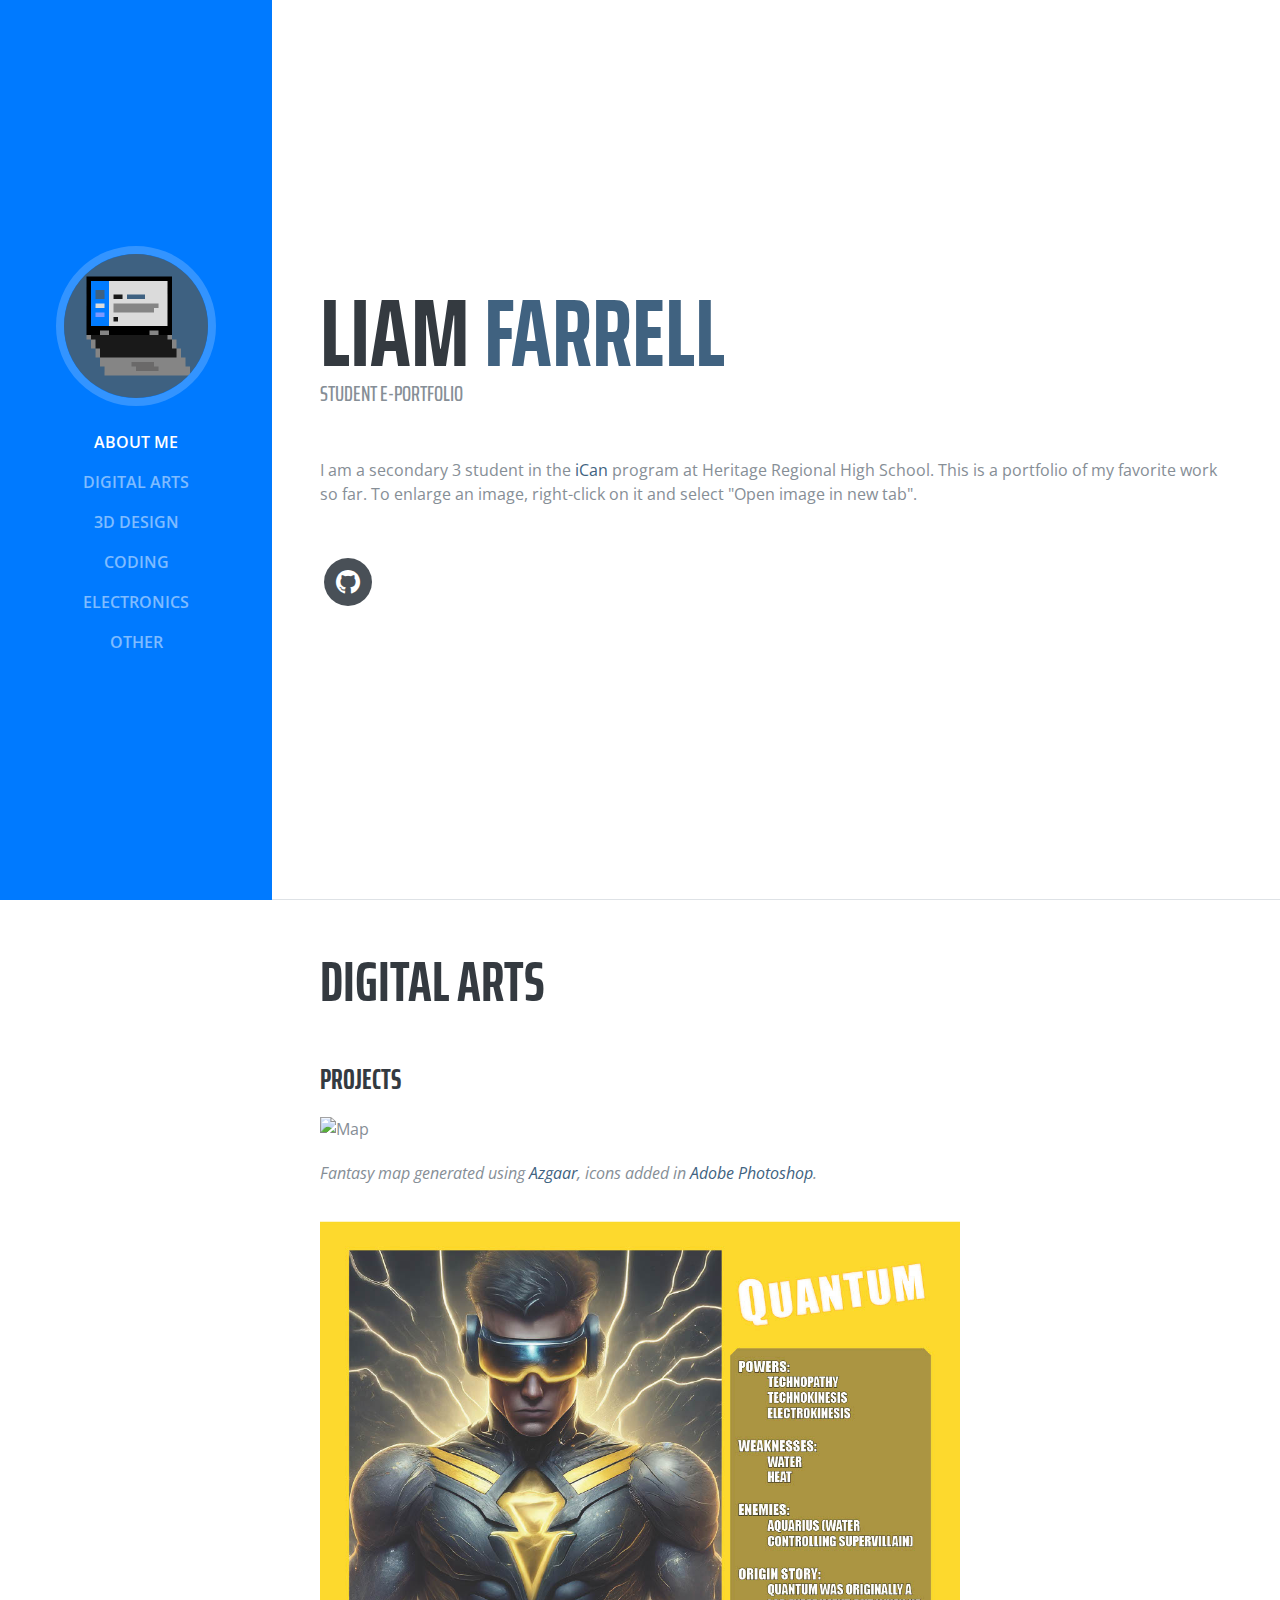
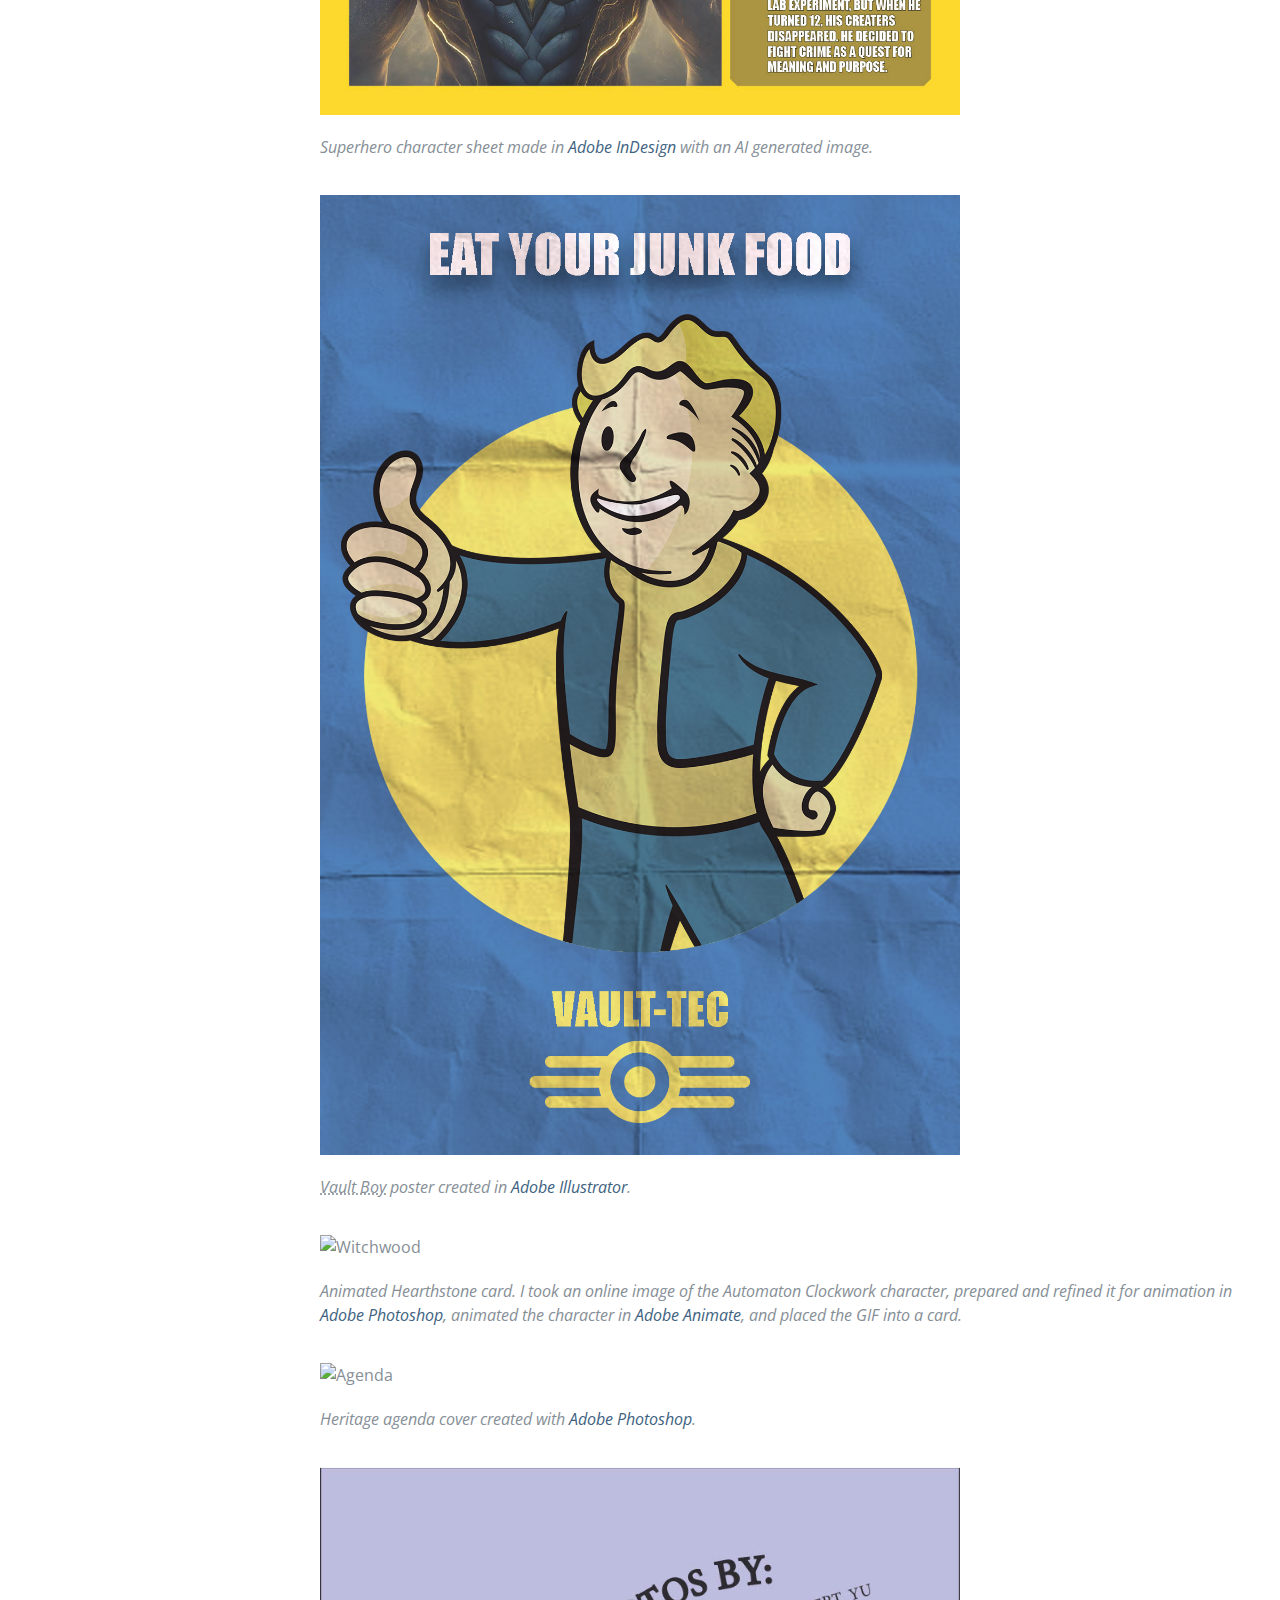
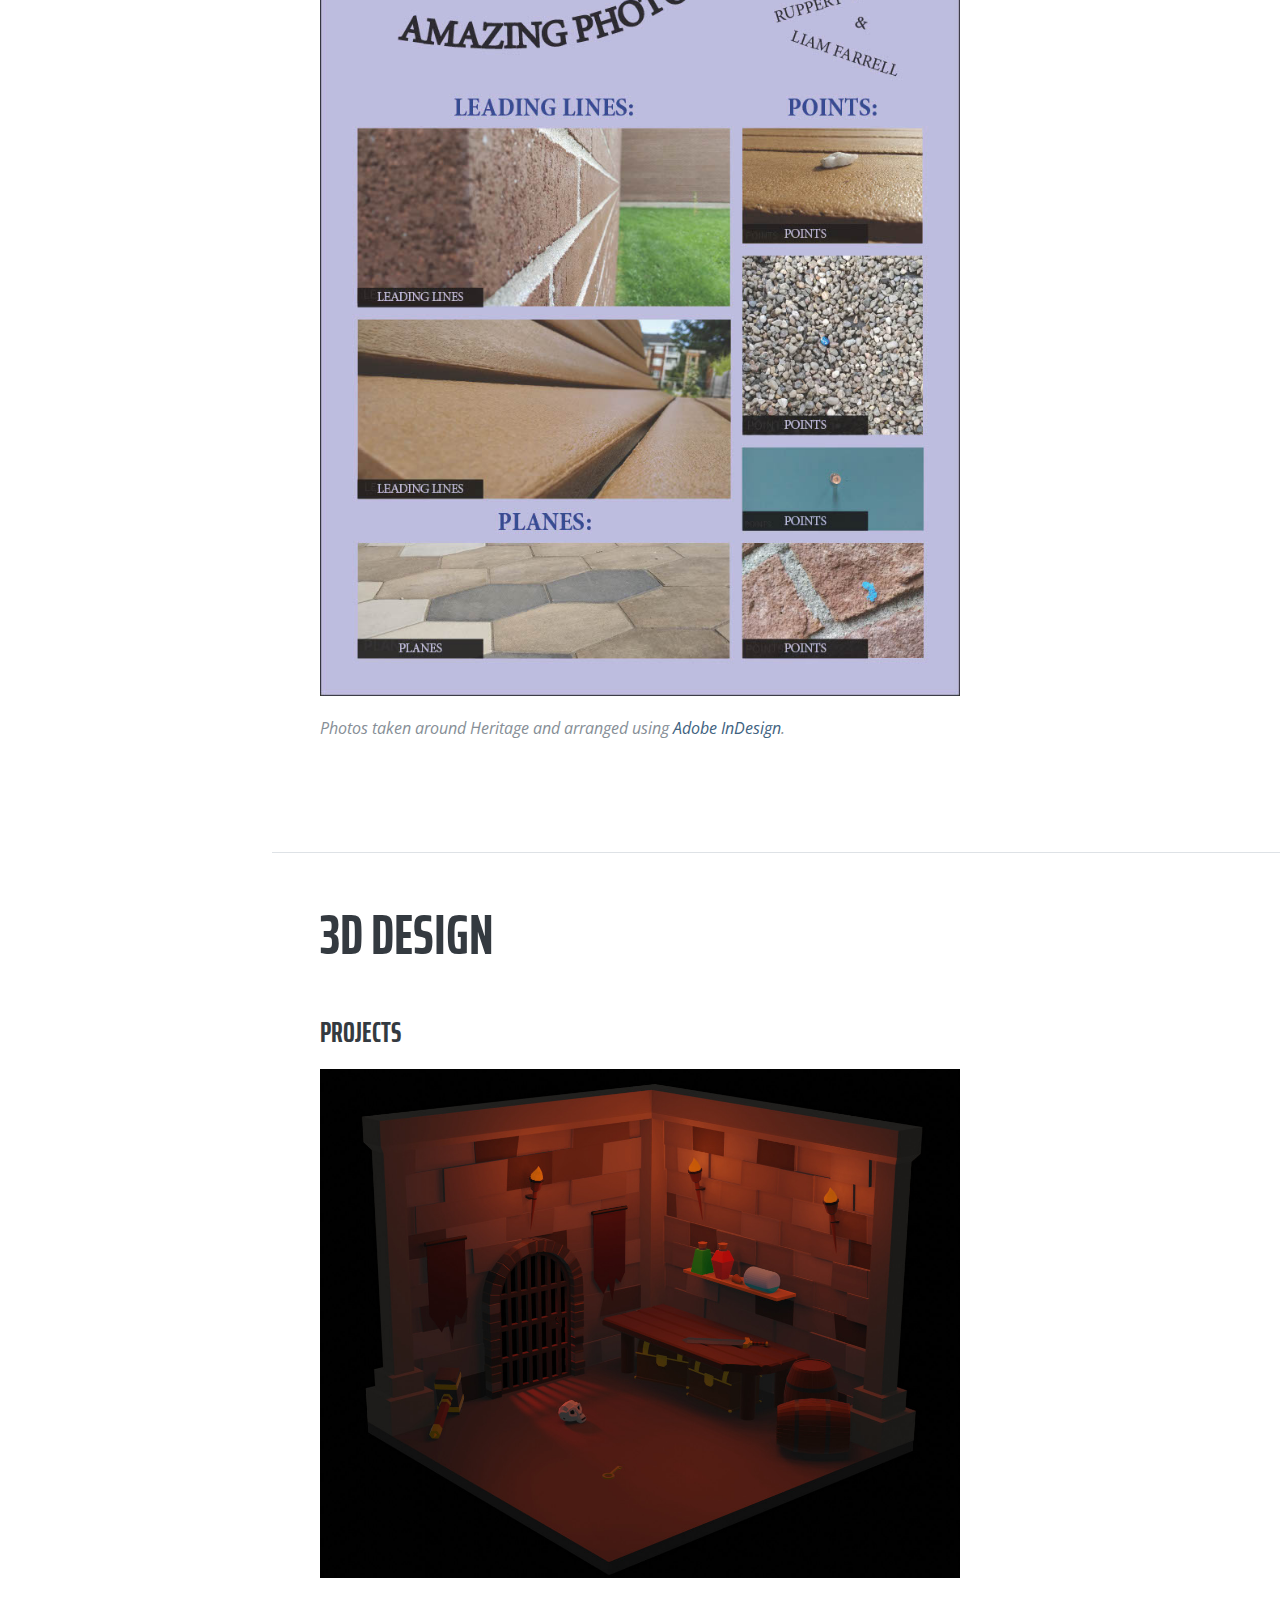
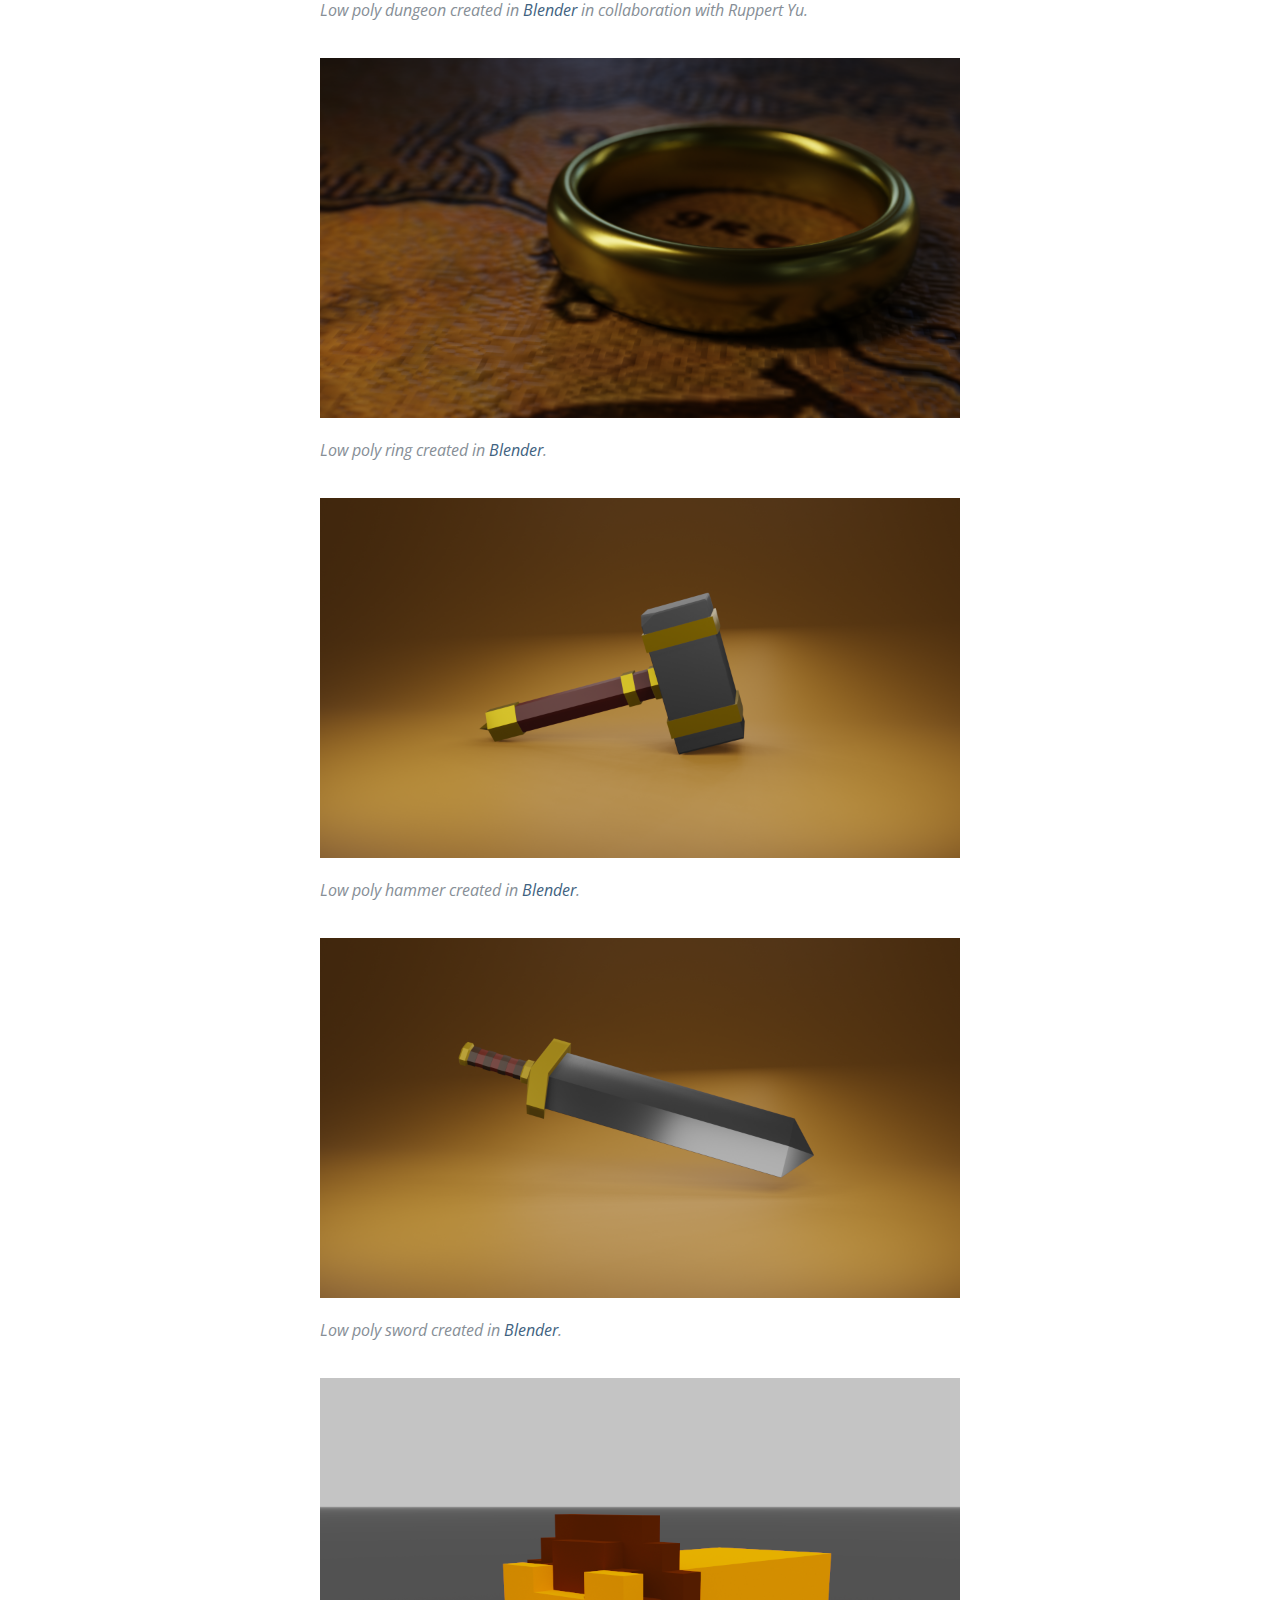
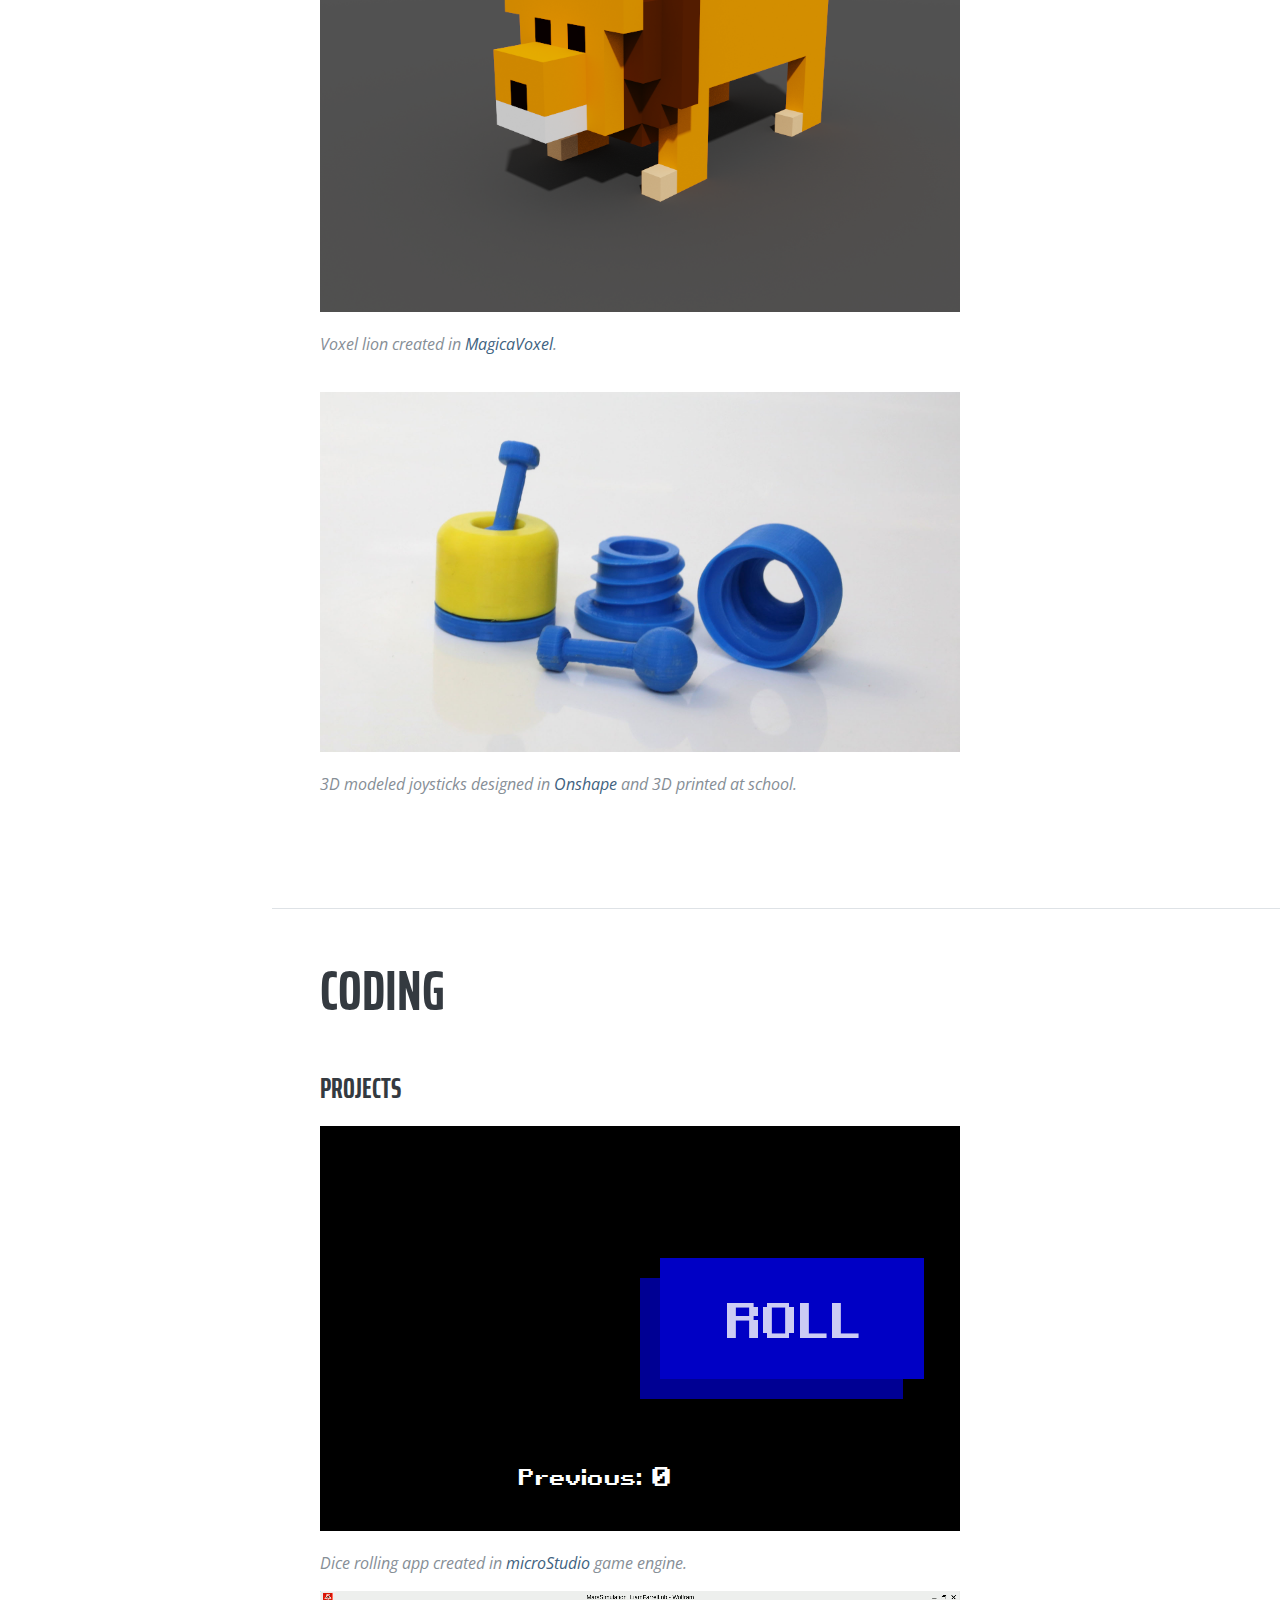
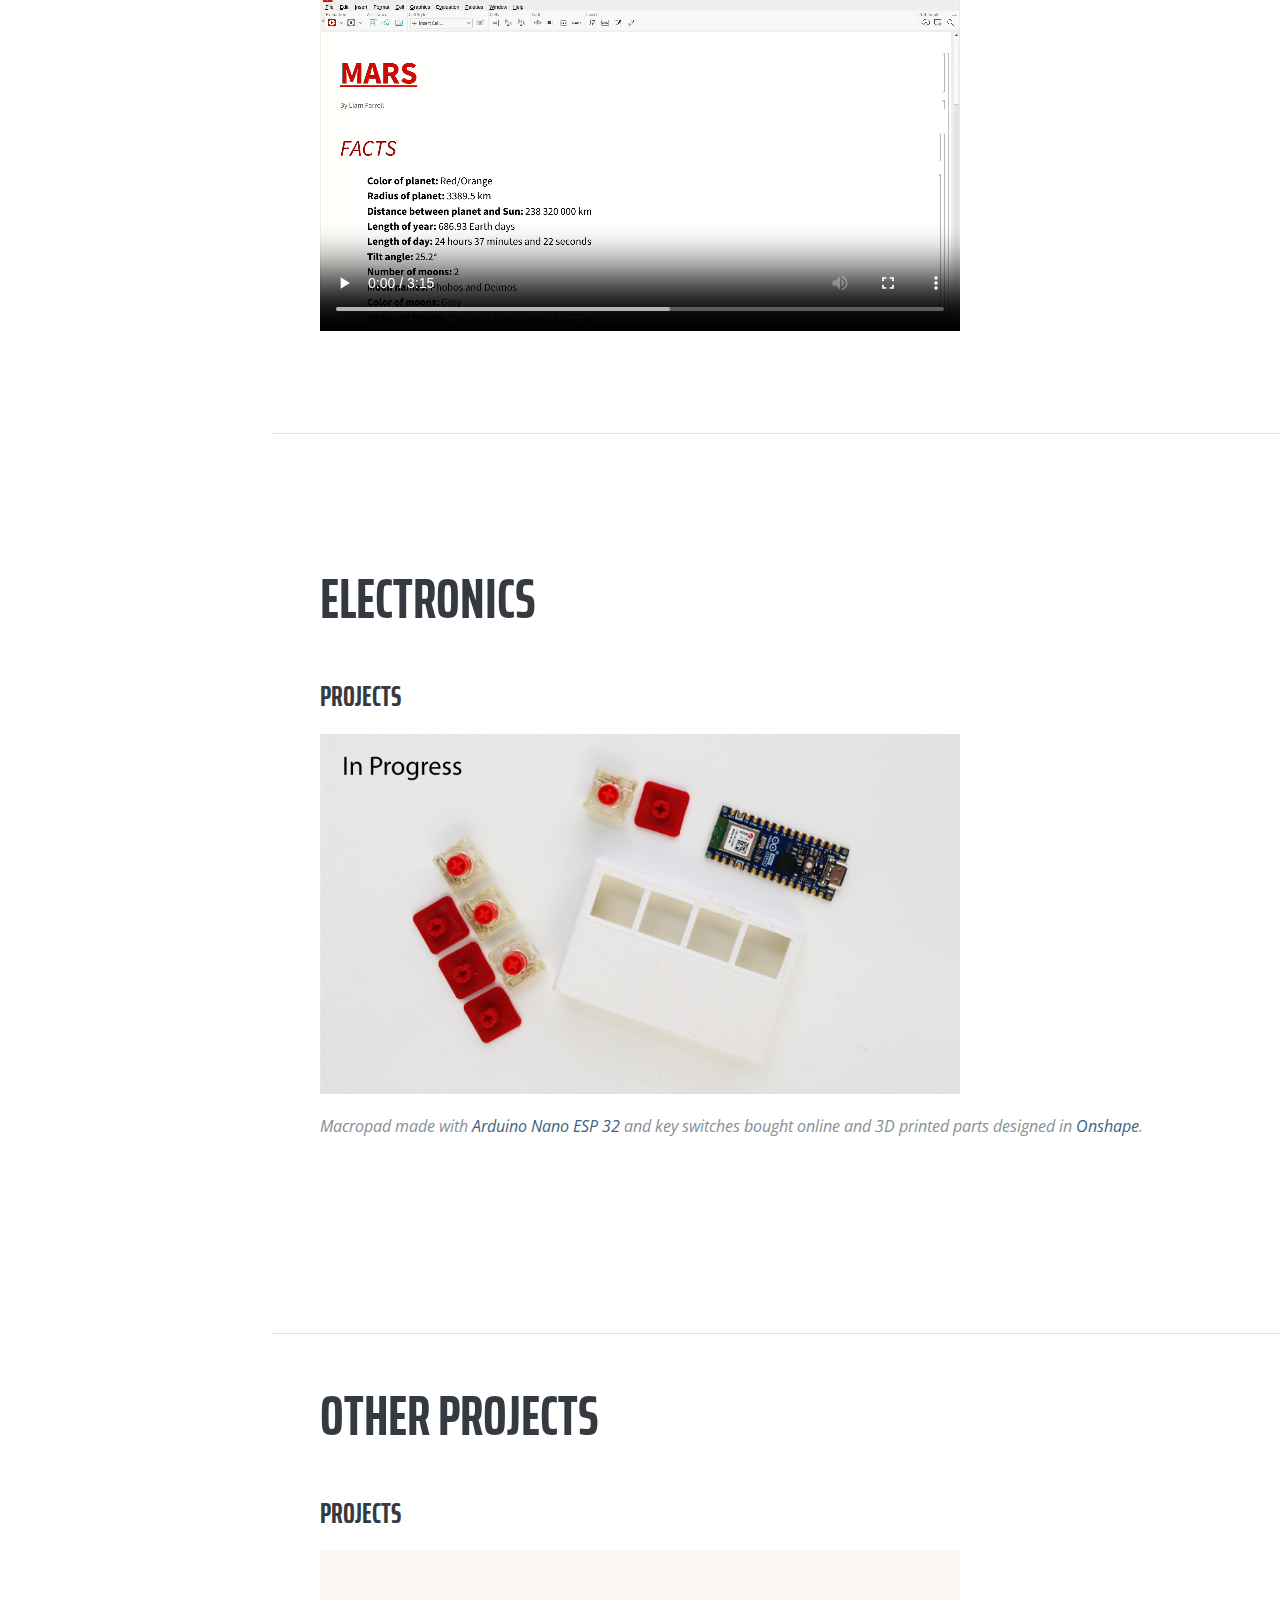
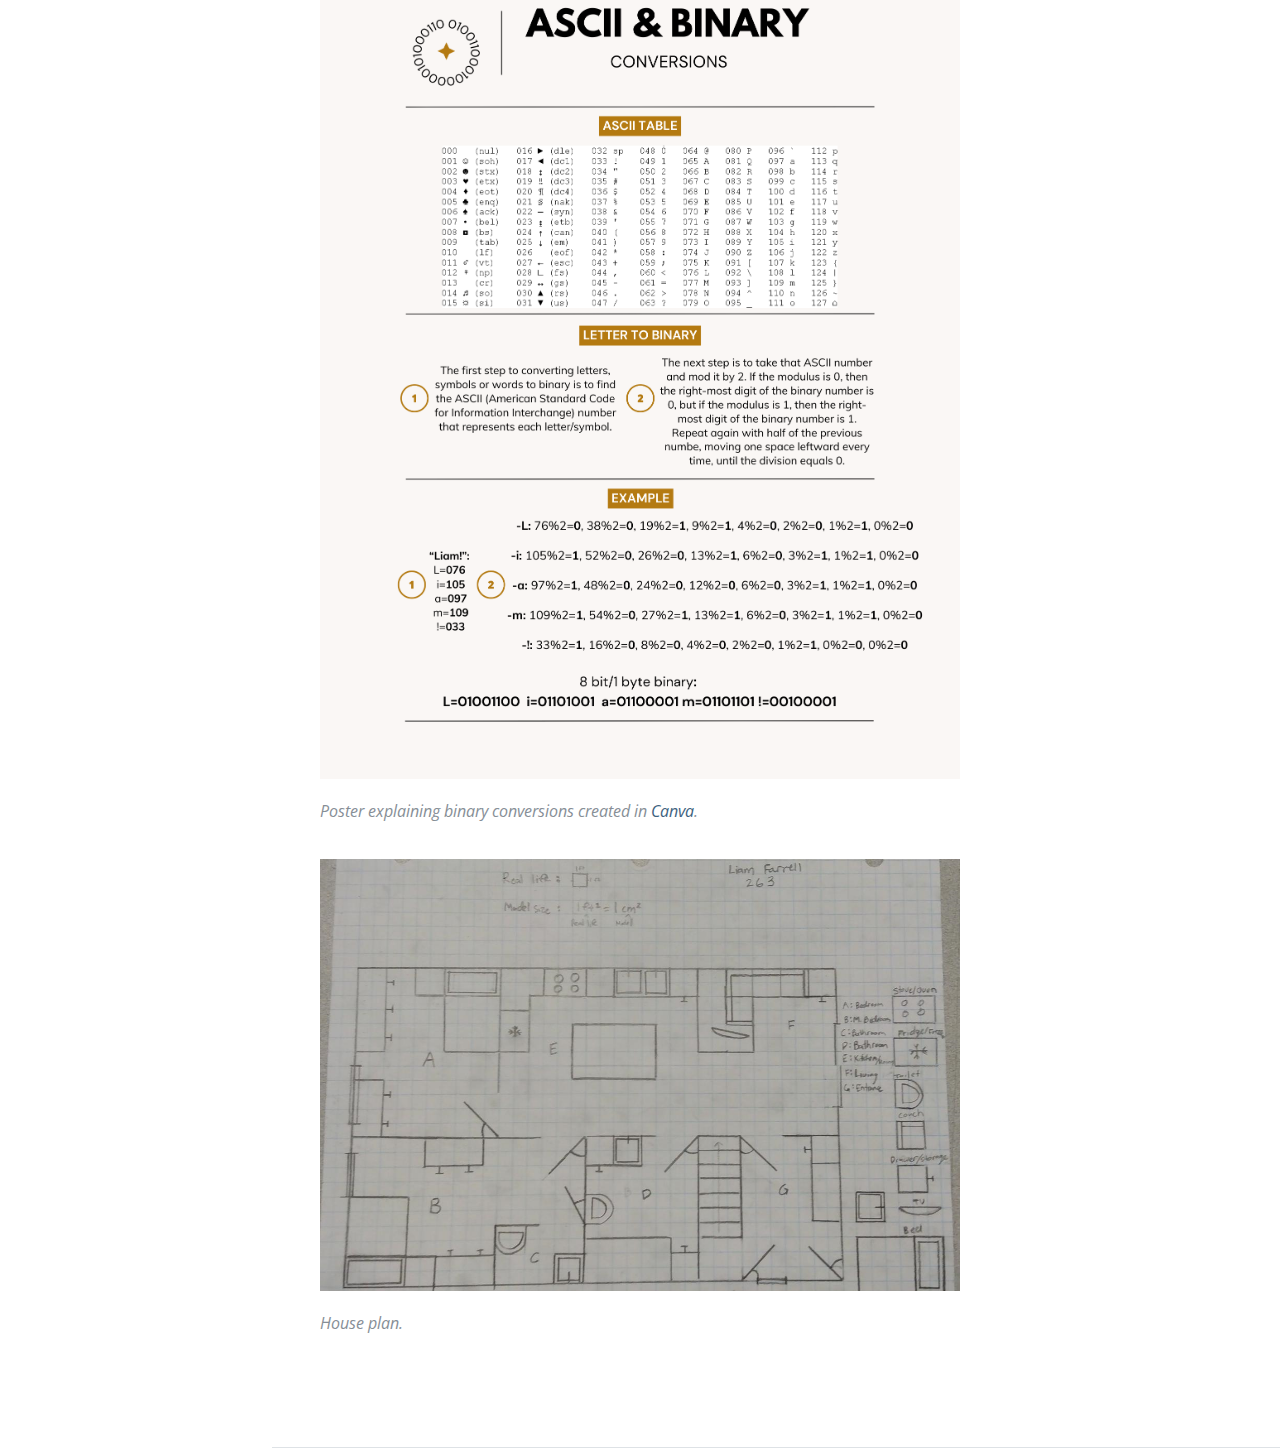
==== commit 5a7668e6: "Update index.html" ====
--- a/index.html
+++ b/index.html
@@ -197,7 +197,7 @@
               <h3 class="mb-0">Projects</h3>
               <iframe src="test_projects/coding/diceroll3/index.html" style="width:95vw;height:25vh;vertical-align:middle;margin:20px 0px;border:0px solid black;" title="Dice Rolling App" scrolling="no"></iframe>
               <p><i>Dice rolling app created in <a href="https://microstudio.dev/" target="_blank">microStudio</a> game engine.</i></p>
-              <iframe src="https://laf29.github.io/ican_portfolio" style="width:95vw;height:25vh;vertical-align:middle;margin:20px 0px;border:0px solid black;" title="Dice Rolling App" scrolling="no"></iframe>
+              <iframe src="https://laf29.github.io/ican_portfolio" style="width:95vw;height:25vh;vertical-align:middle;margin:20px 0px;border:0px solid black;" title="Portfolio" scrolling="yes"></iframe>
               <p><i>Portfolio website created in <a href="https://github.io/" target="_blank">GitHub</a> using <a href="https://html.com/" target="_blank">HTML</a>, <a href="https://www.javascript.com/" target="_blank">JavaScript</a> and <a href="https://en.wikipedia.org/wiki/CSS" target="_blank">CSS</a>.</i></p>
               <video class="video" controls 
                   style="width:95vw;height:auto;">
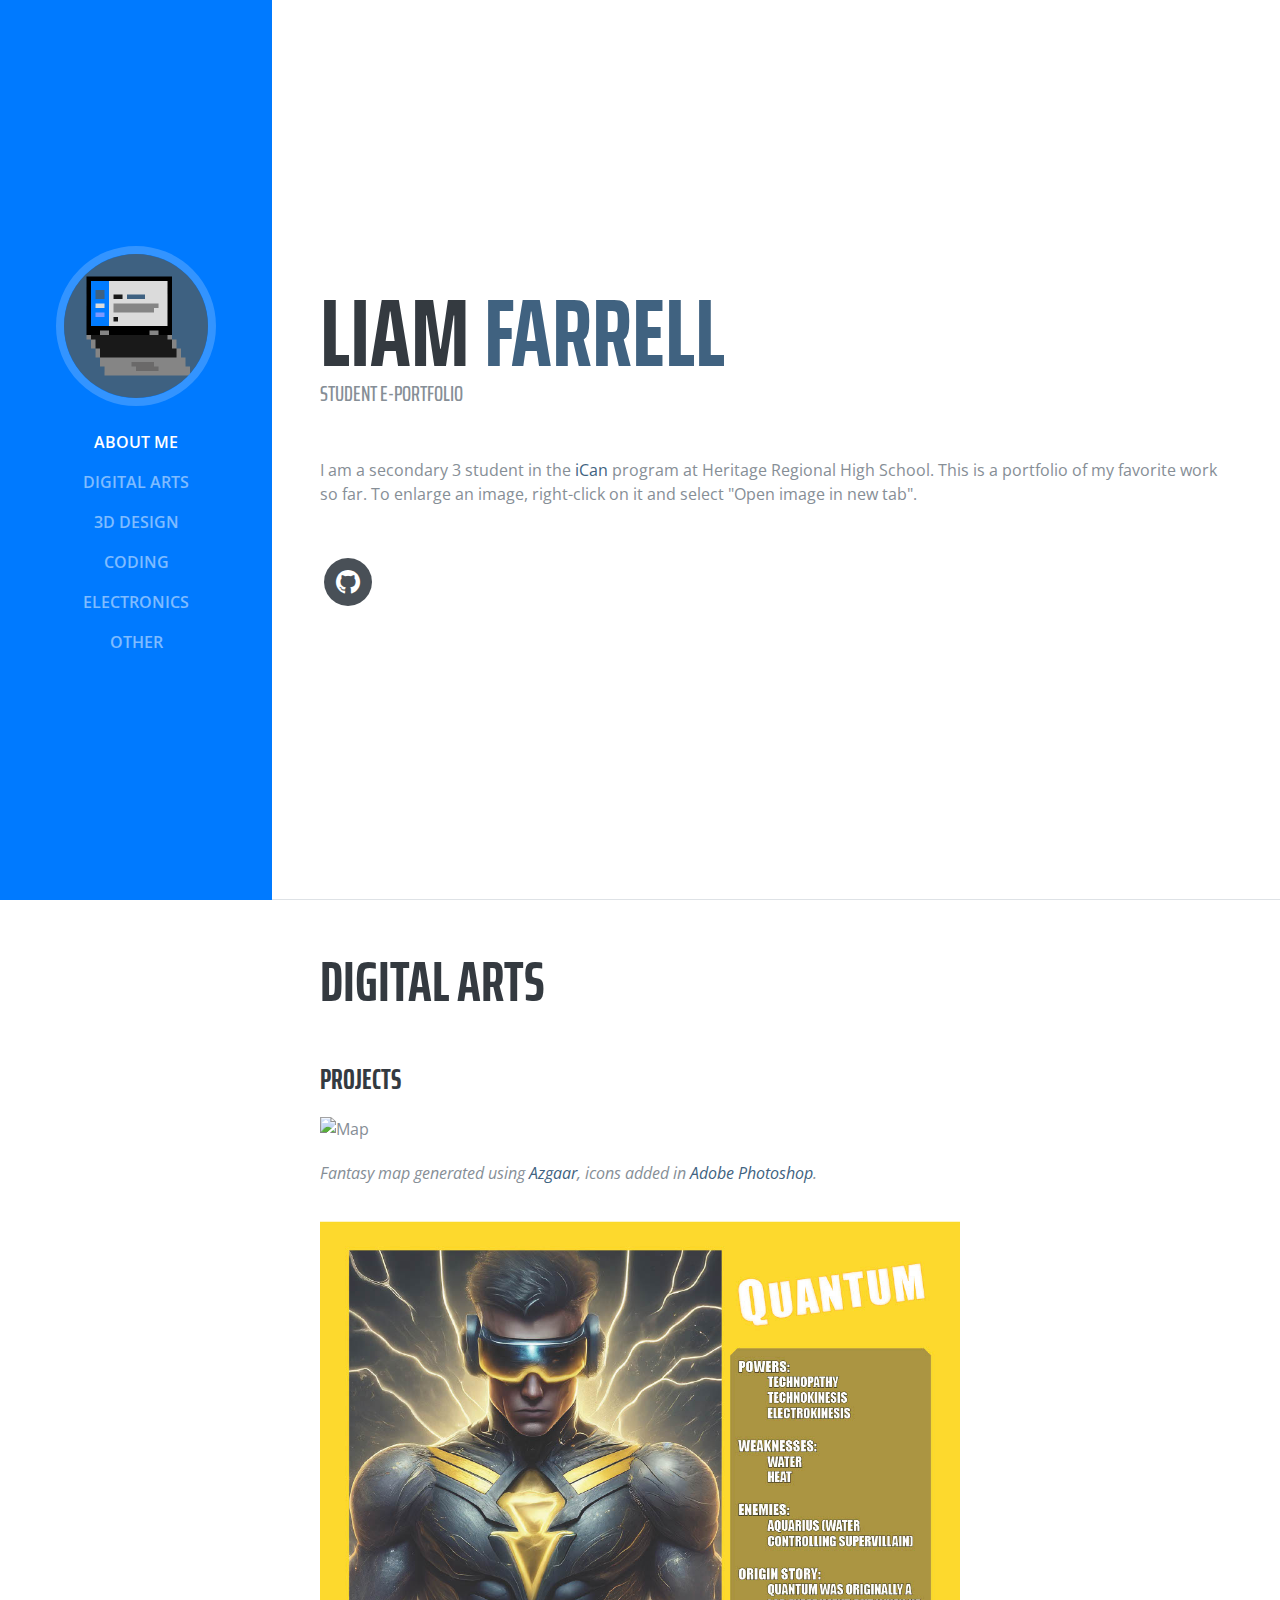
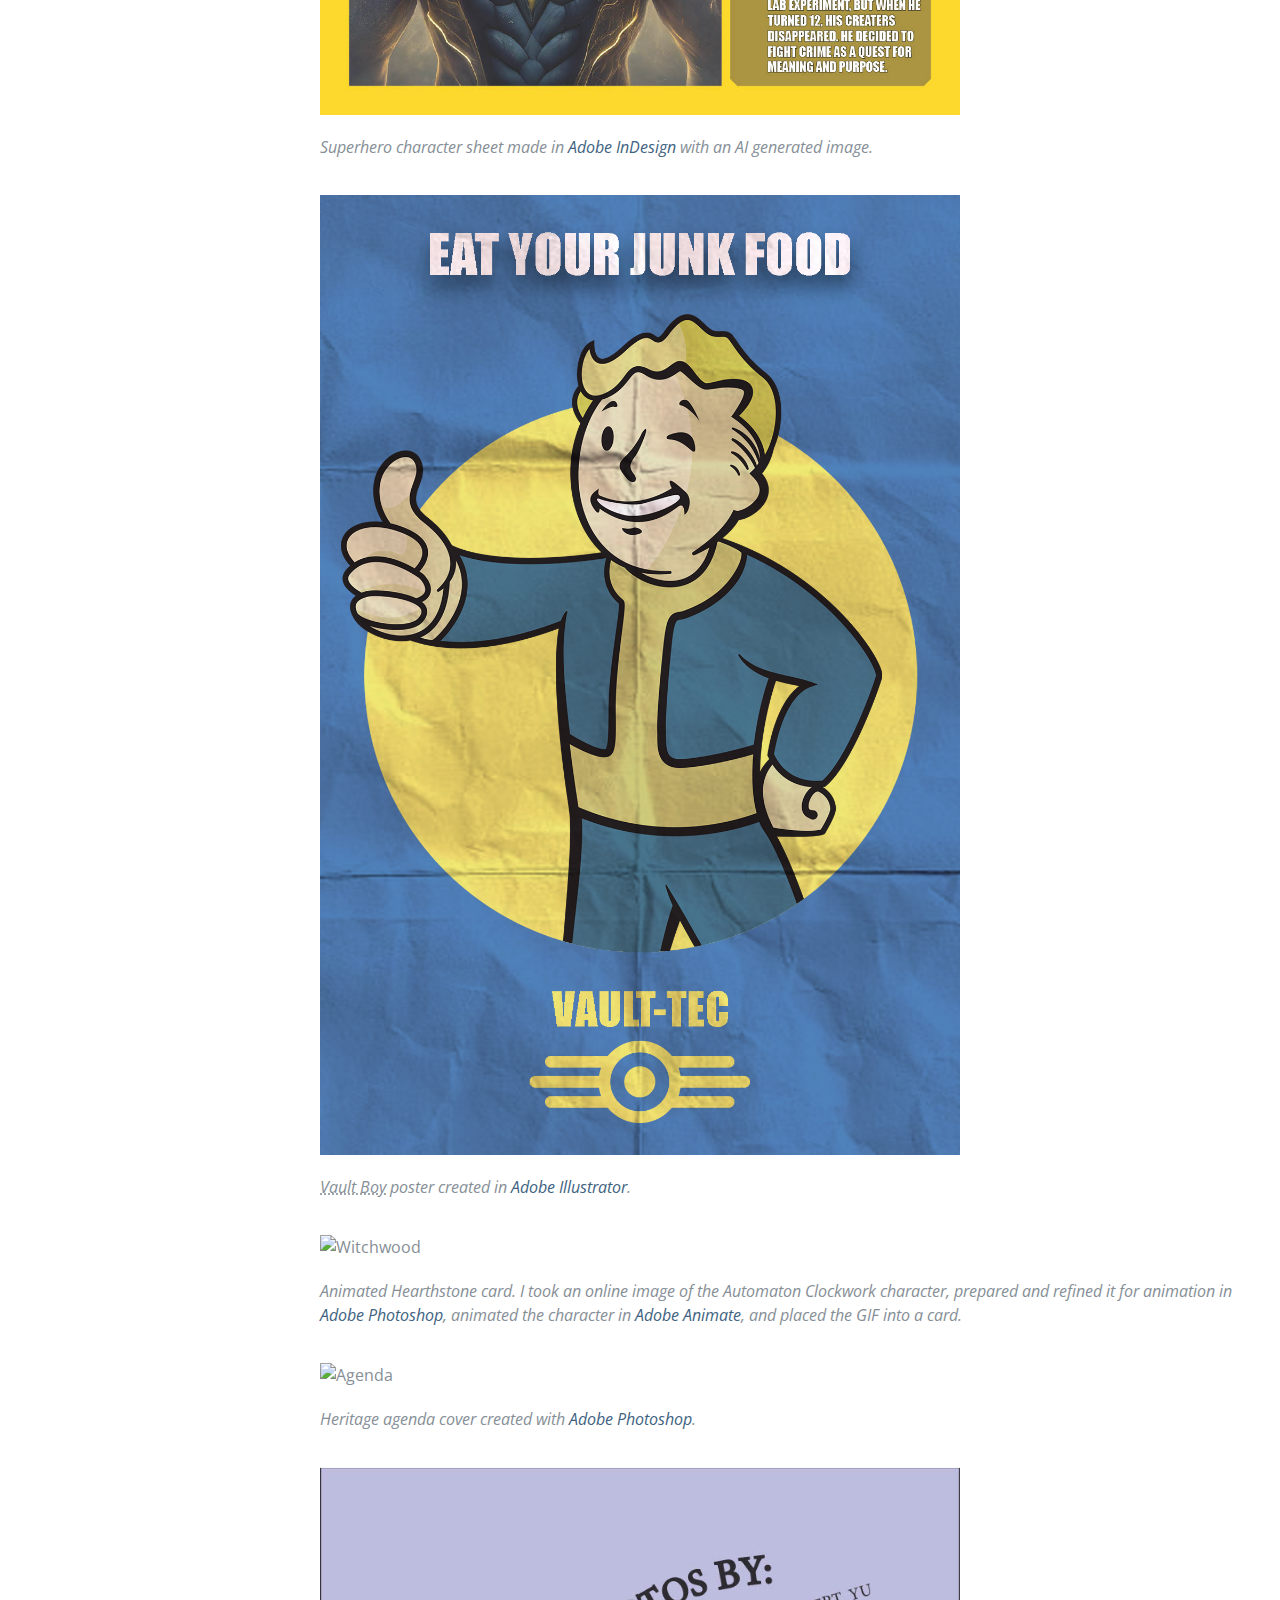
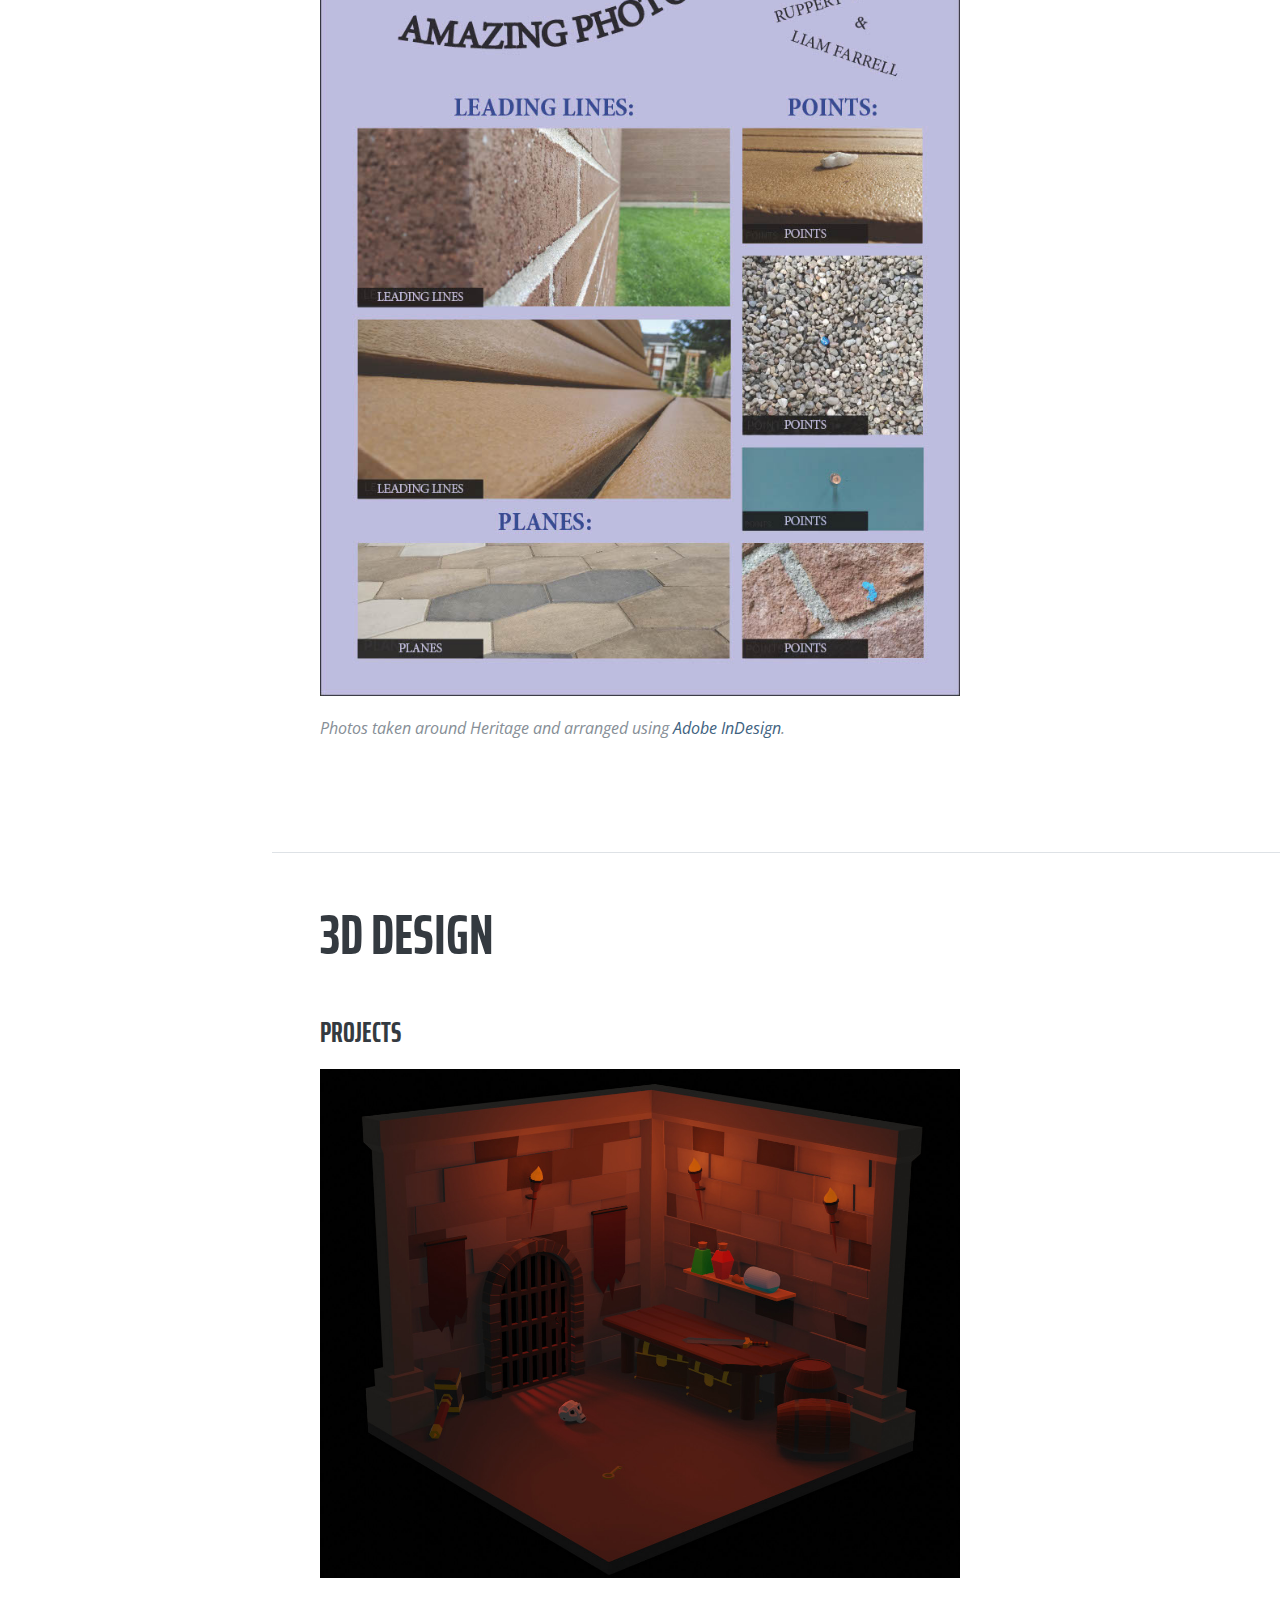
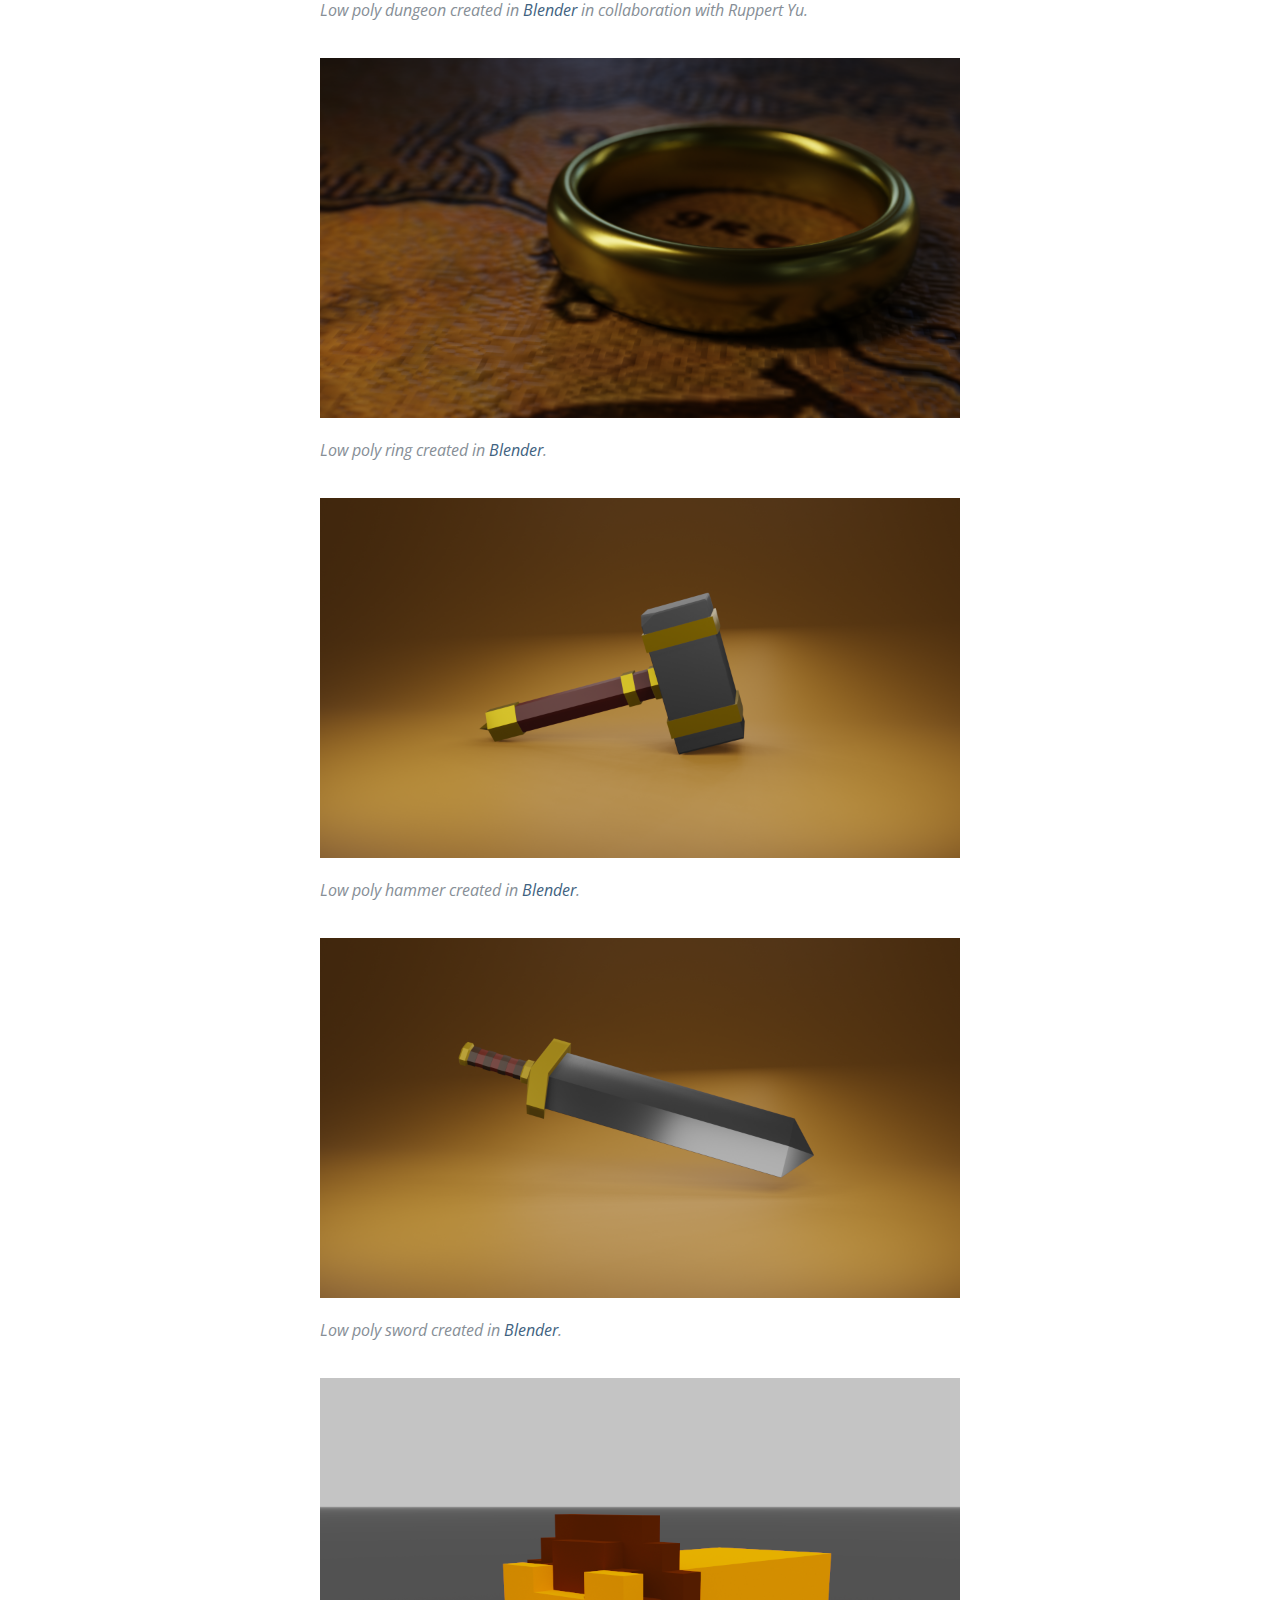
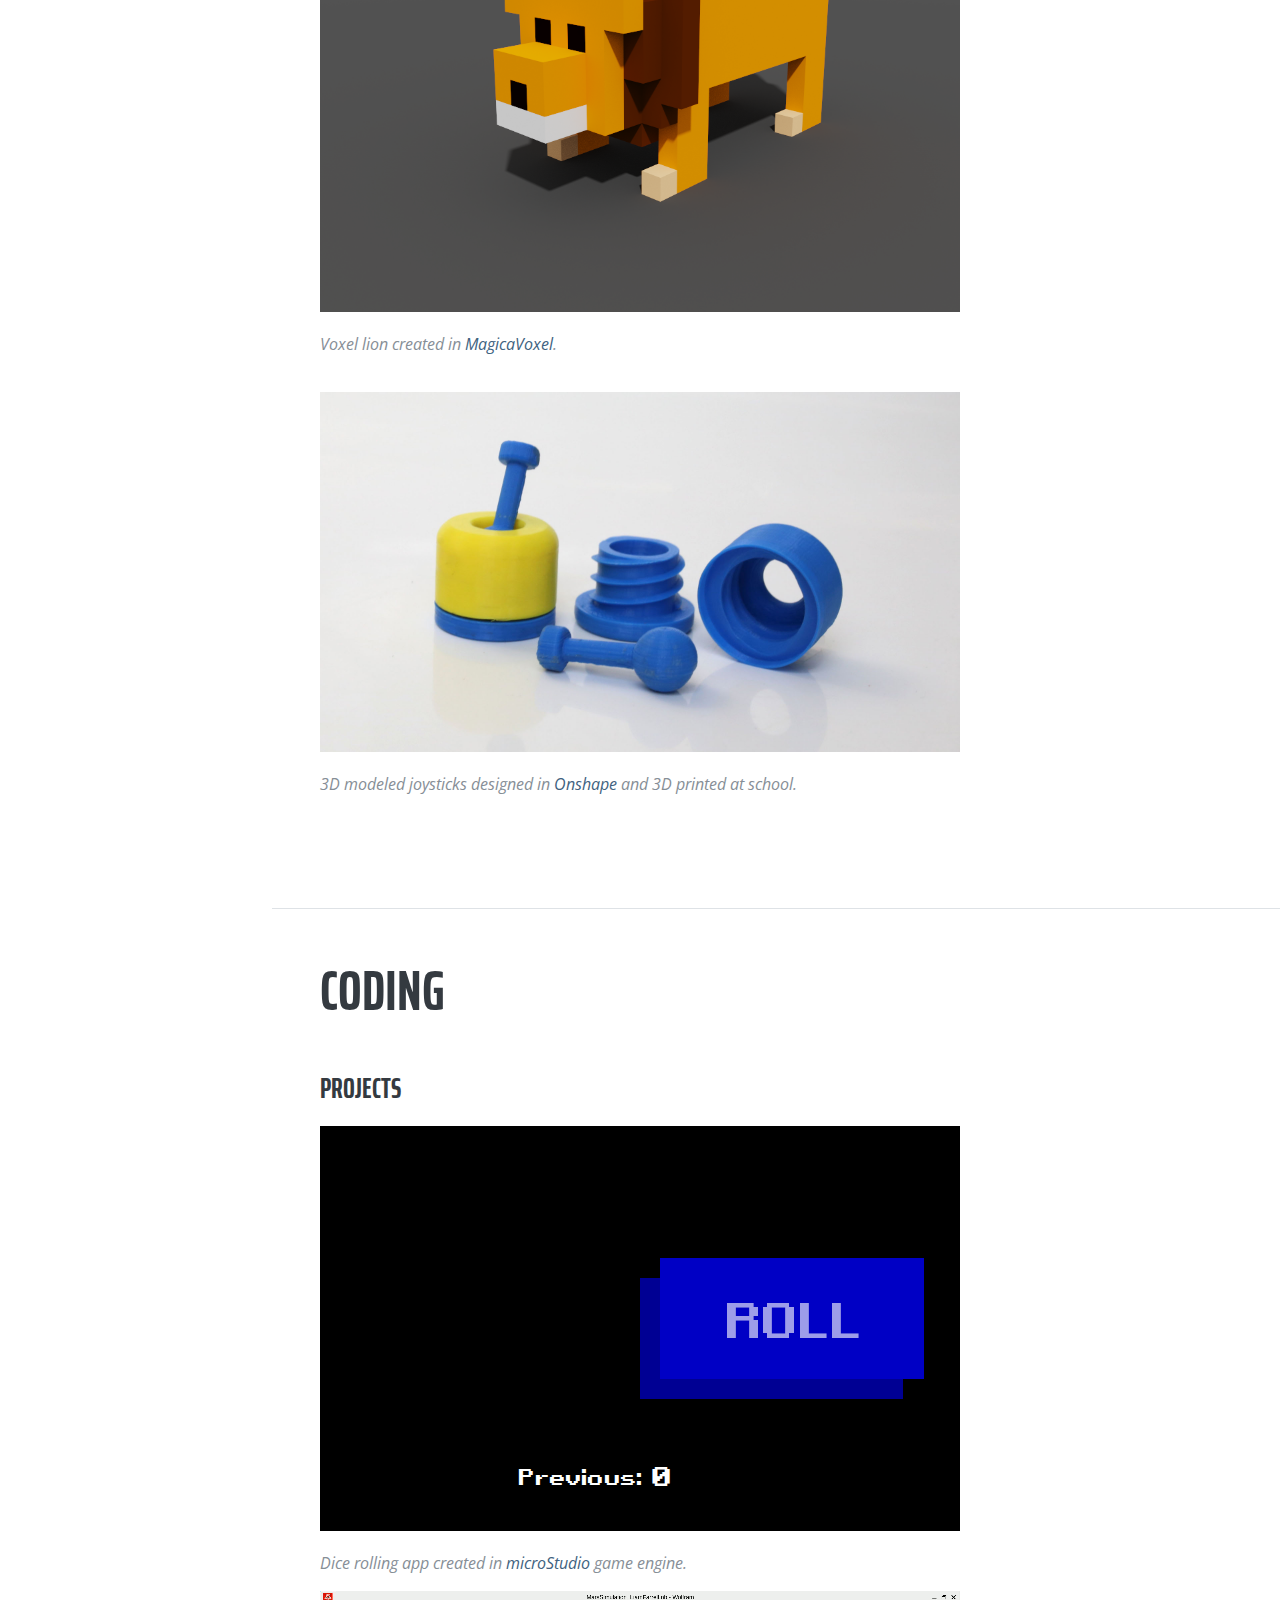
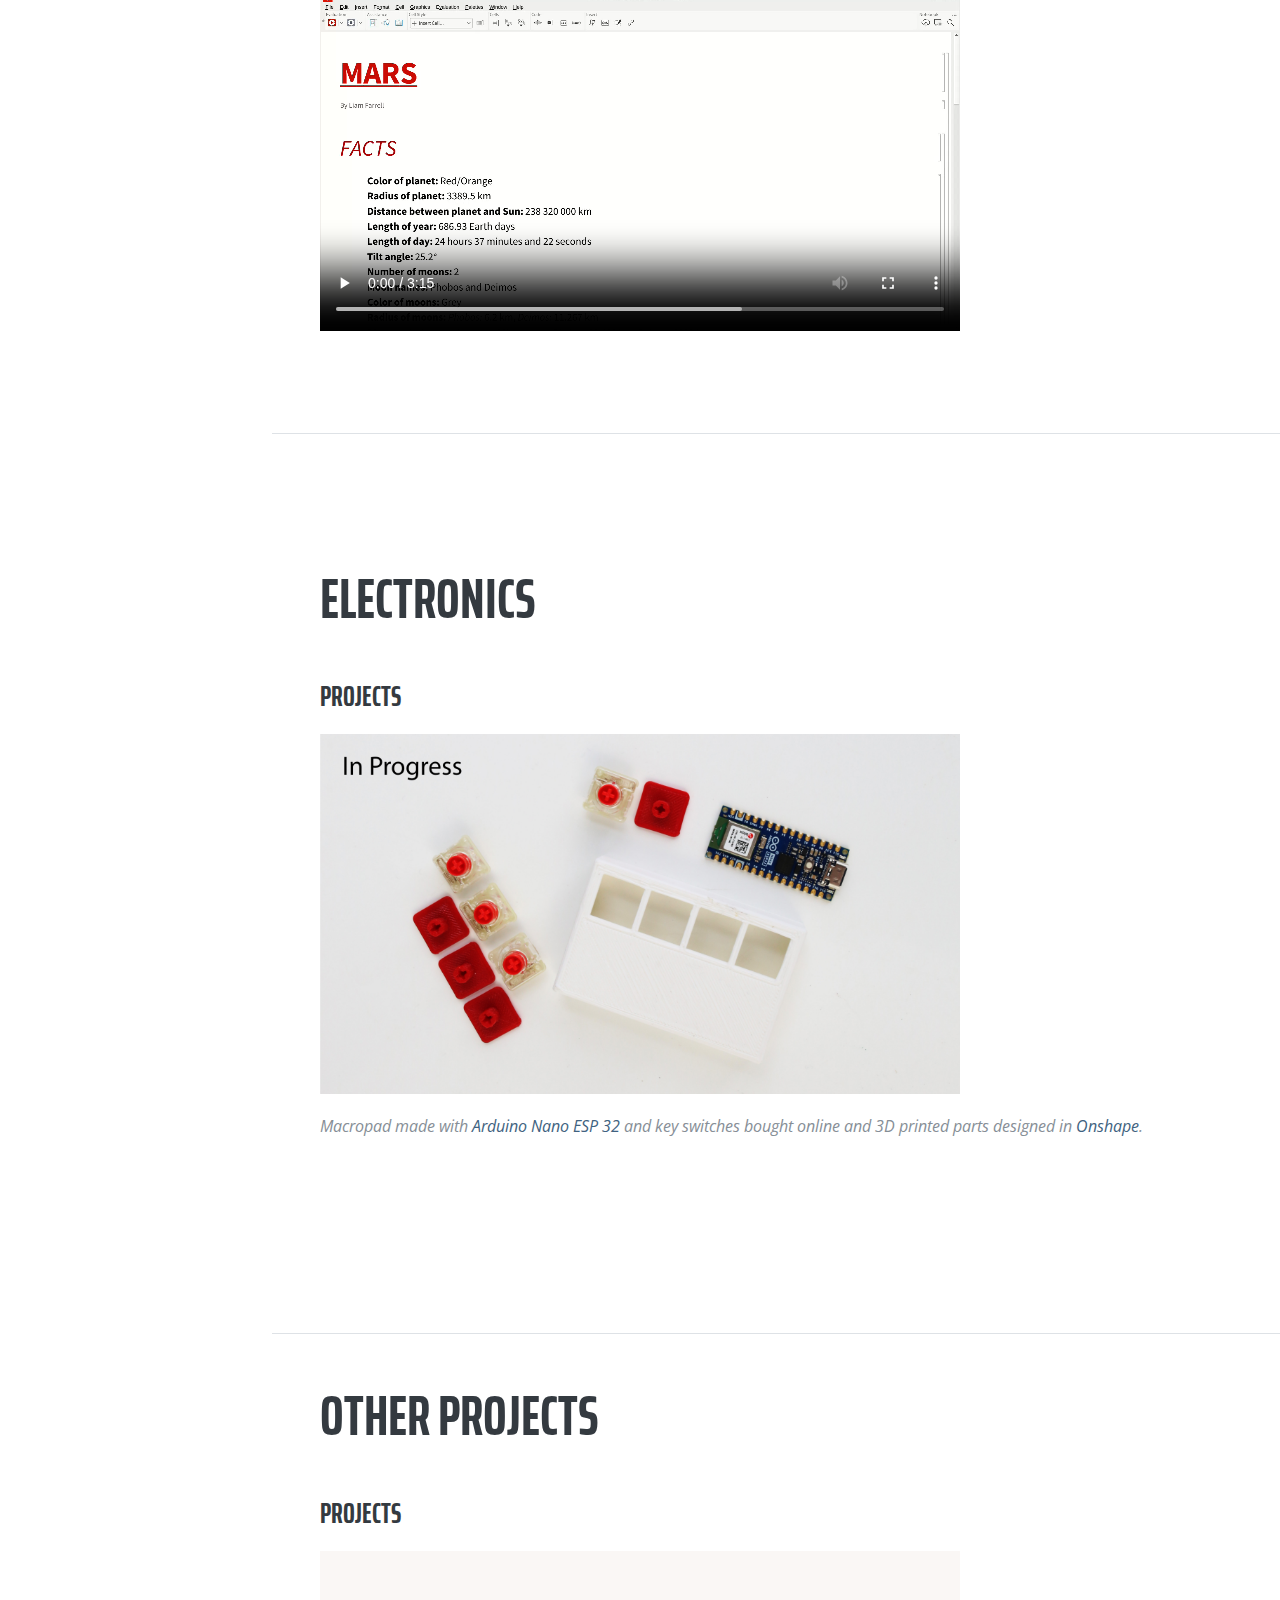
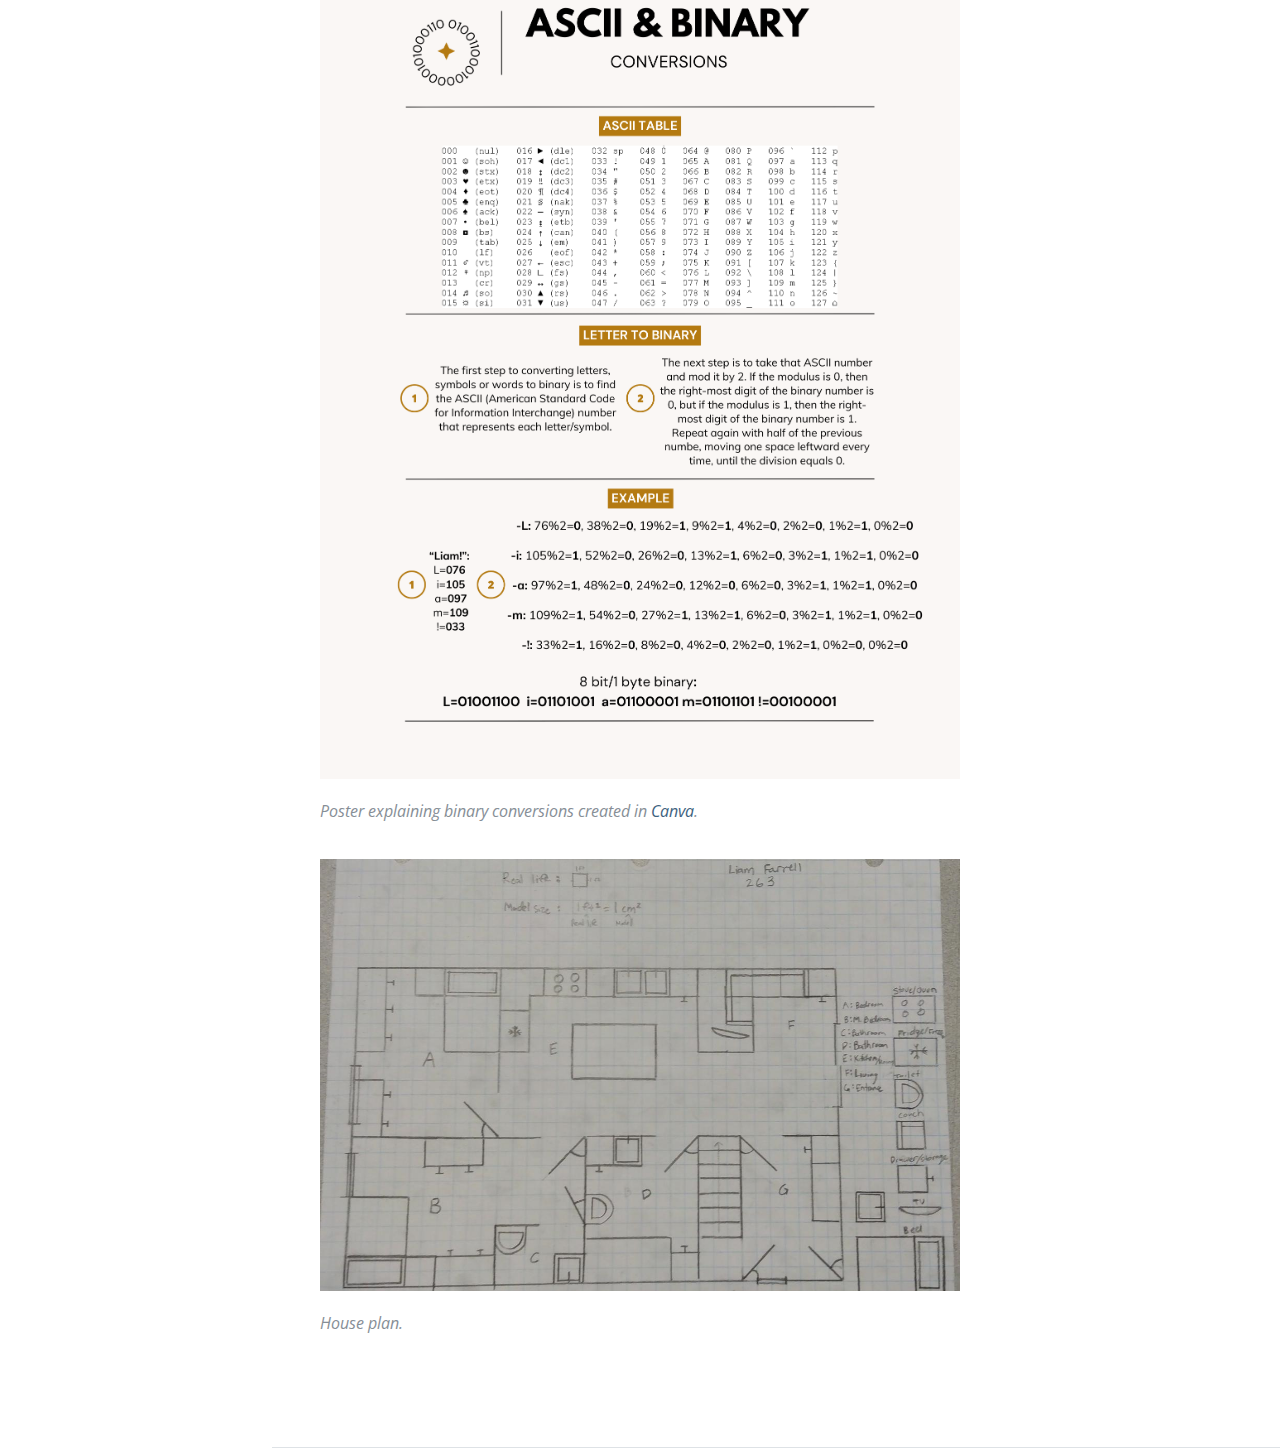
==== commit d3912964: "Update index.html" ====
--- a/index.html
+++ b/index.html
@@ -199,6 +199,8 @@
               <p><i>Dice rolling app created in <a href="https://microstudio.dev/" target="_blank">microStudio</a> game engine.</i></p>
               <iframe src="https://laf29.github.io/ican_portfolio" style="width:95vw;height:25vh;vertical-align:middle;margin:20px 0px;border:0px solid black;" title="Portfolio" scrolling="yes"></iframe>
               <p><i>Portfolio website created in <a href="https://github.io/" target="_blank">GitHub</a> using <a href="https://html.com/" target="_blank">HTML</a>, <a href="https://www.javascript.com/" target="_blank">JavaScript</a> and <a href="https://en.wikipedia.org/wiki/CSS" target="_blank">CSS</a>.</i></p>
+              <iframe src="https://laf29.github.io/sub" style="width:95vw;height:25vh;vertical-align:middle;margin:20px 0px;border:0px solid black;" title="Sub Game" scrolling="no"></iframe>
+              <p><i>Game website created in <a href="https://github.io/" target="_blank">GitHub</a> using <a href="https://www.javascript.com/" target="_blank">JavaScript</a>.</i></p>
               <video class="video" controls 
                   style="width:95vw;height:auto;">
                 <source src="img/cd/Mars.mp4" type="video/mp4">
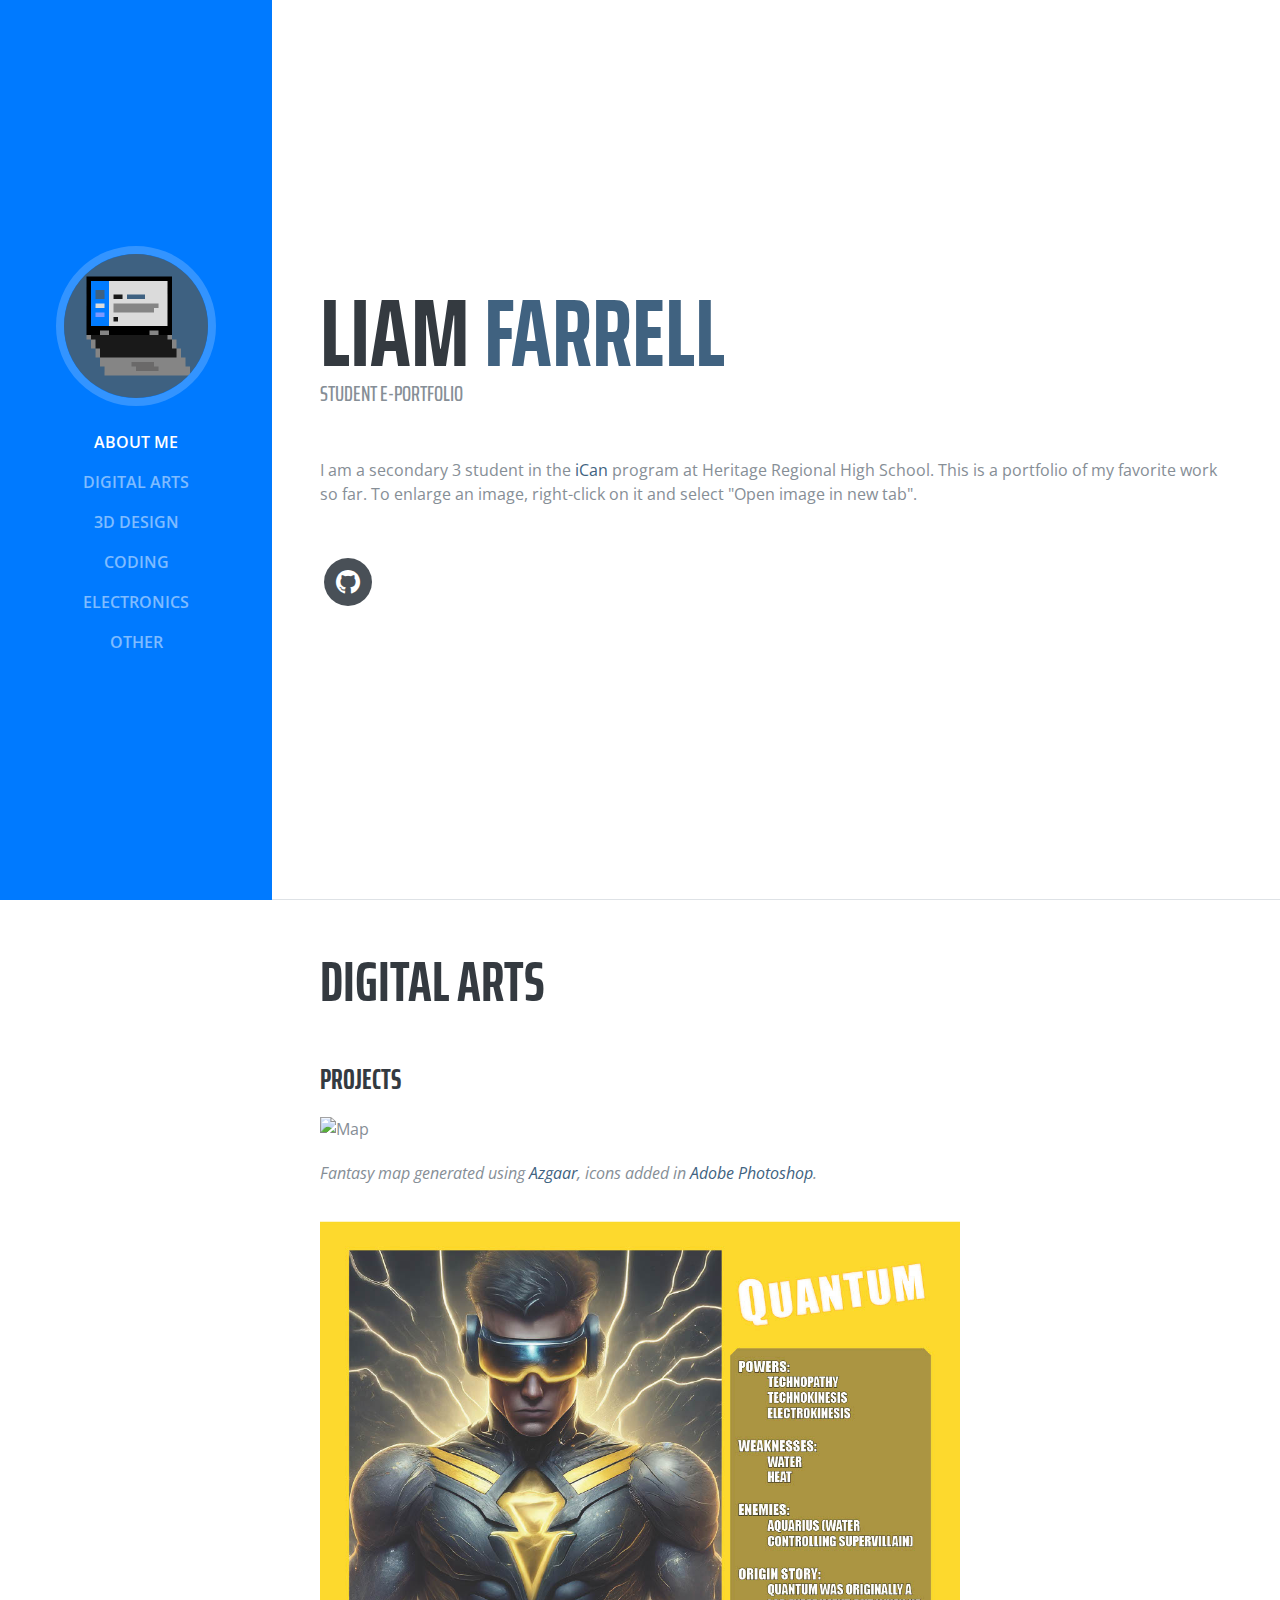
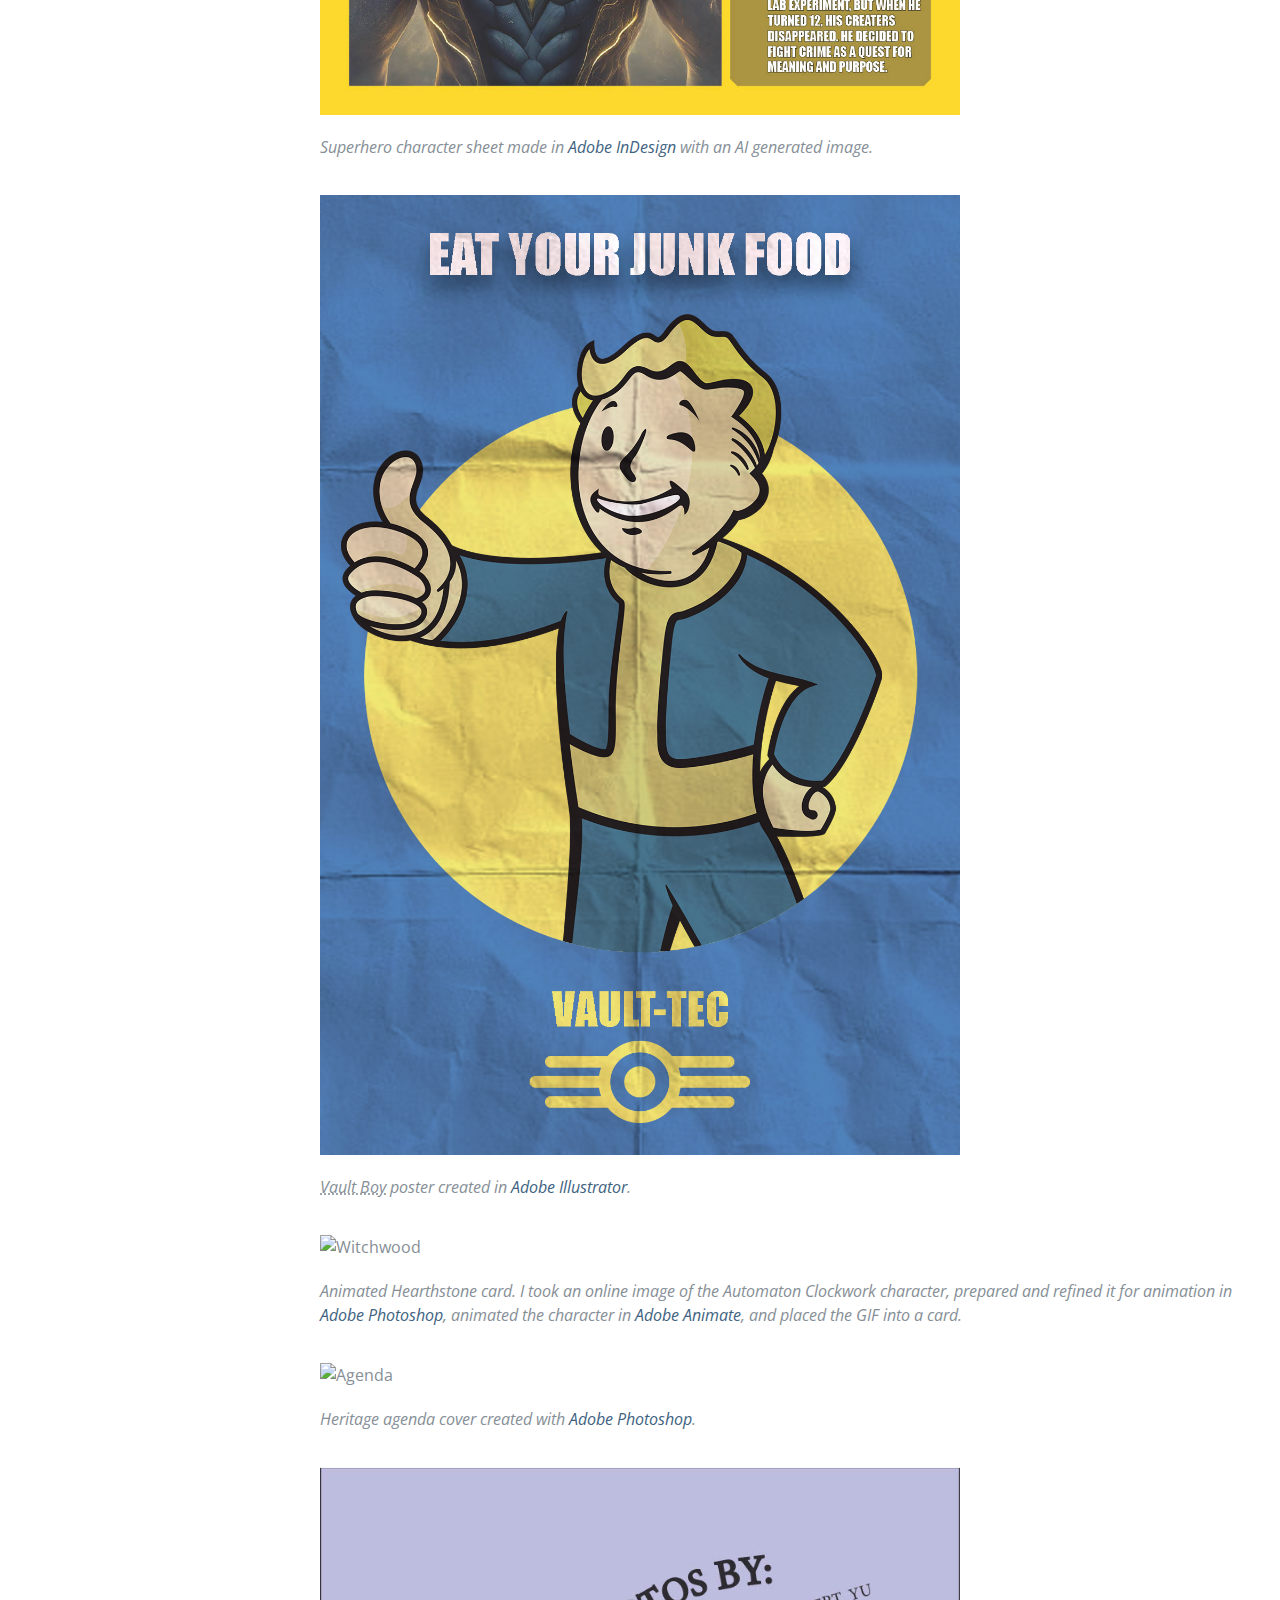
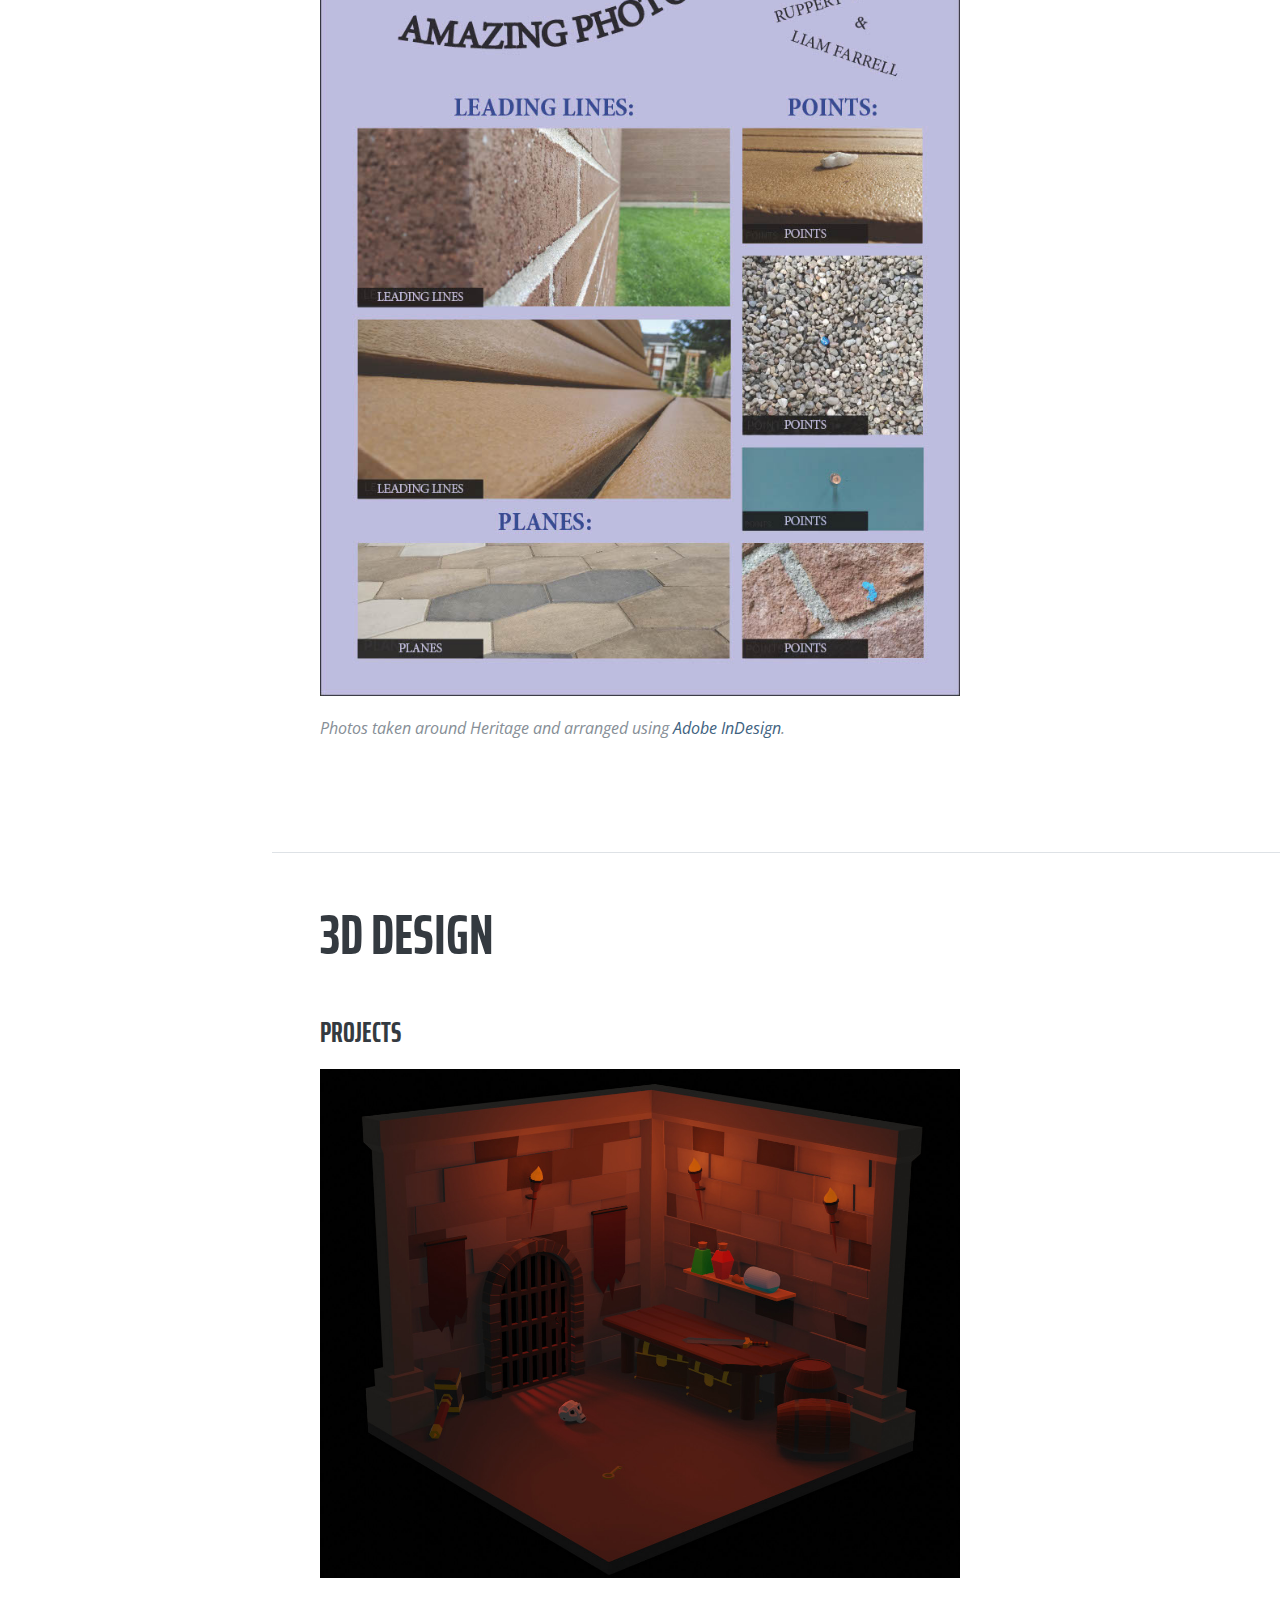
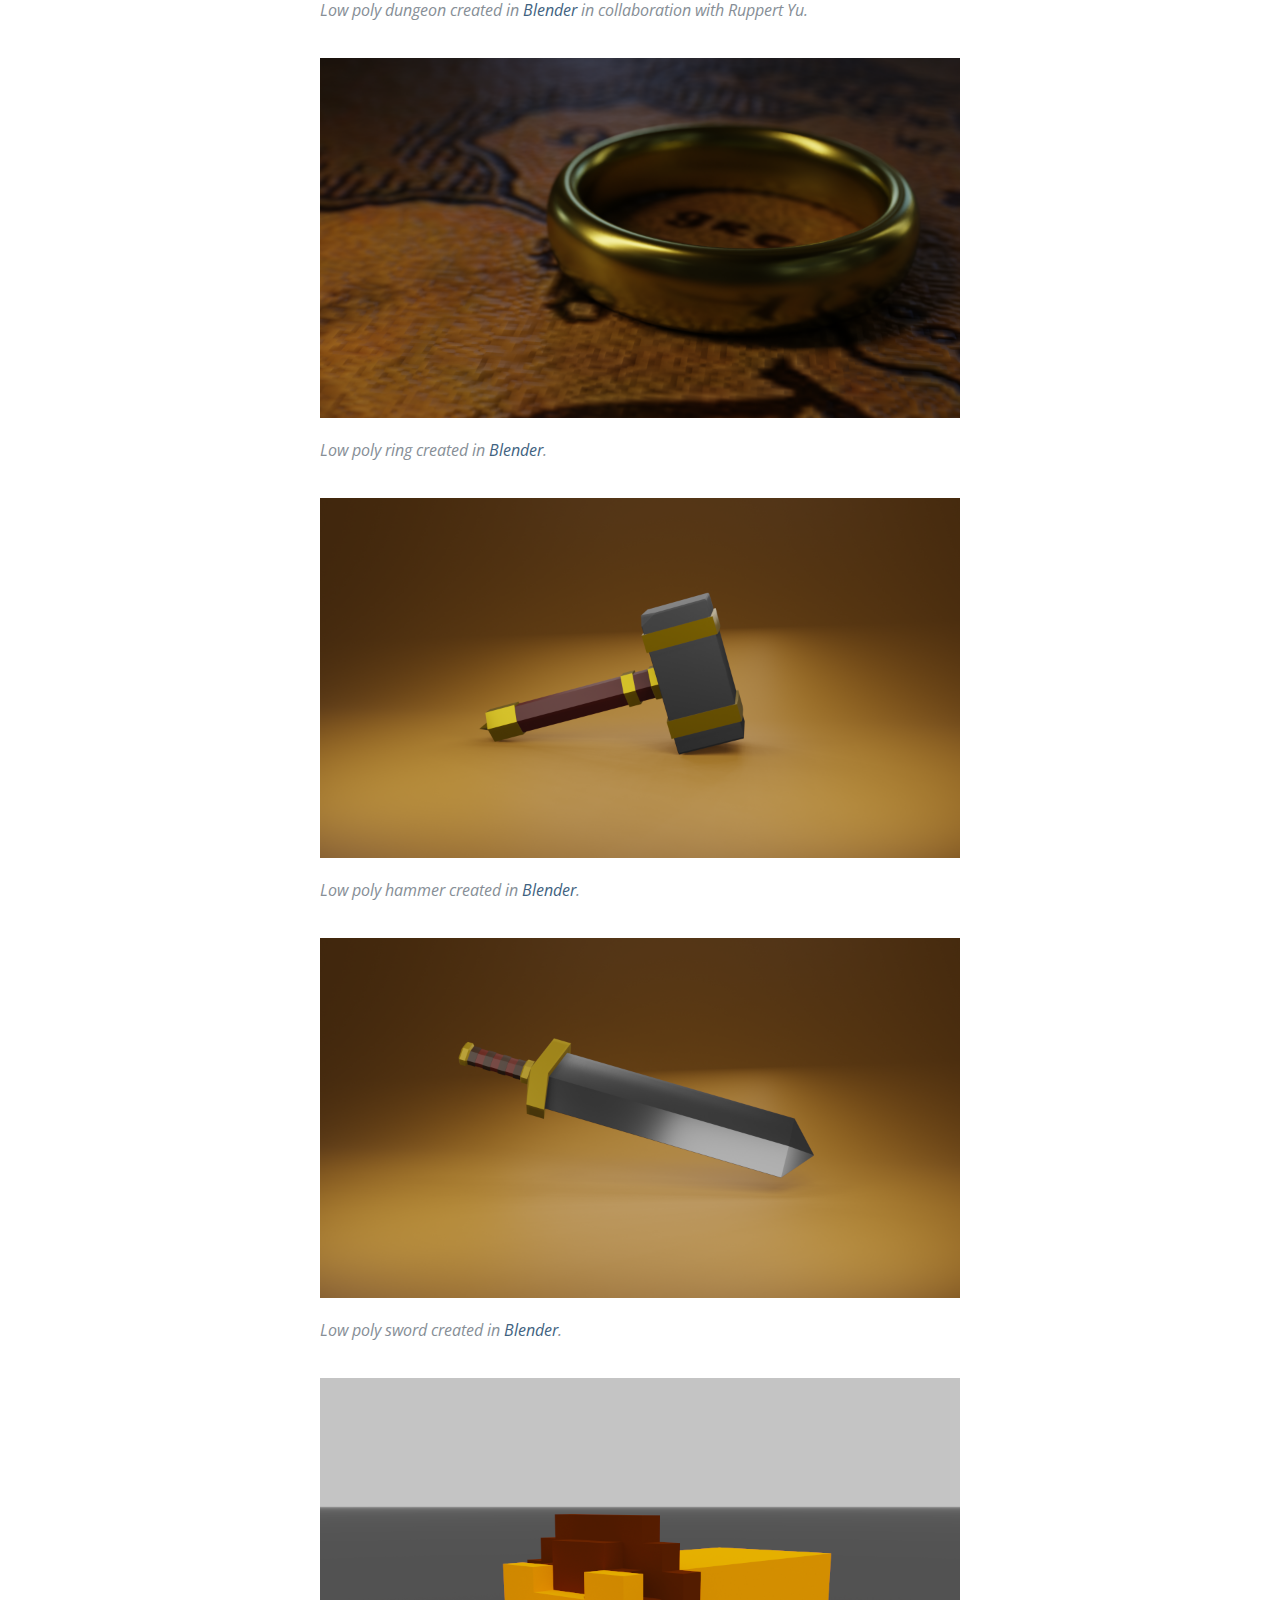
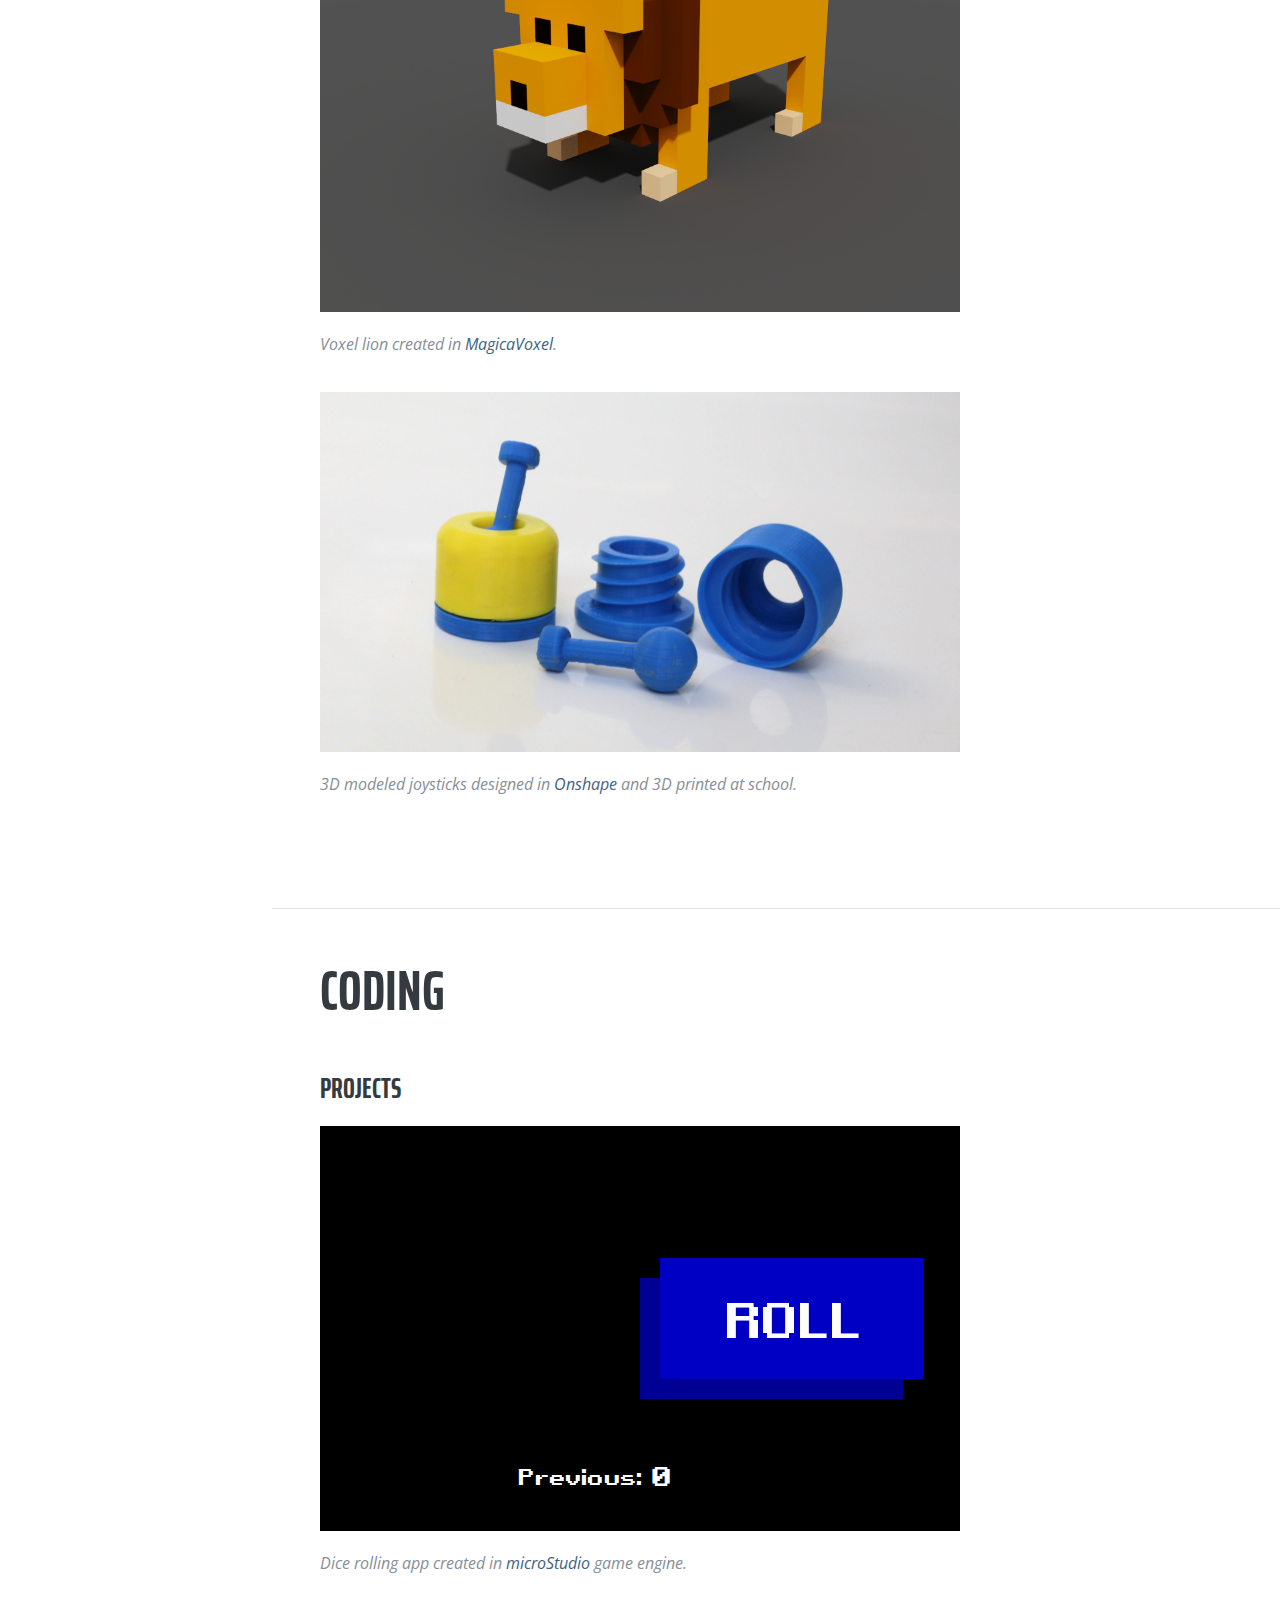
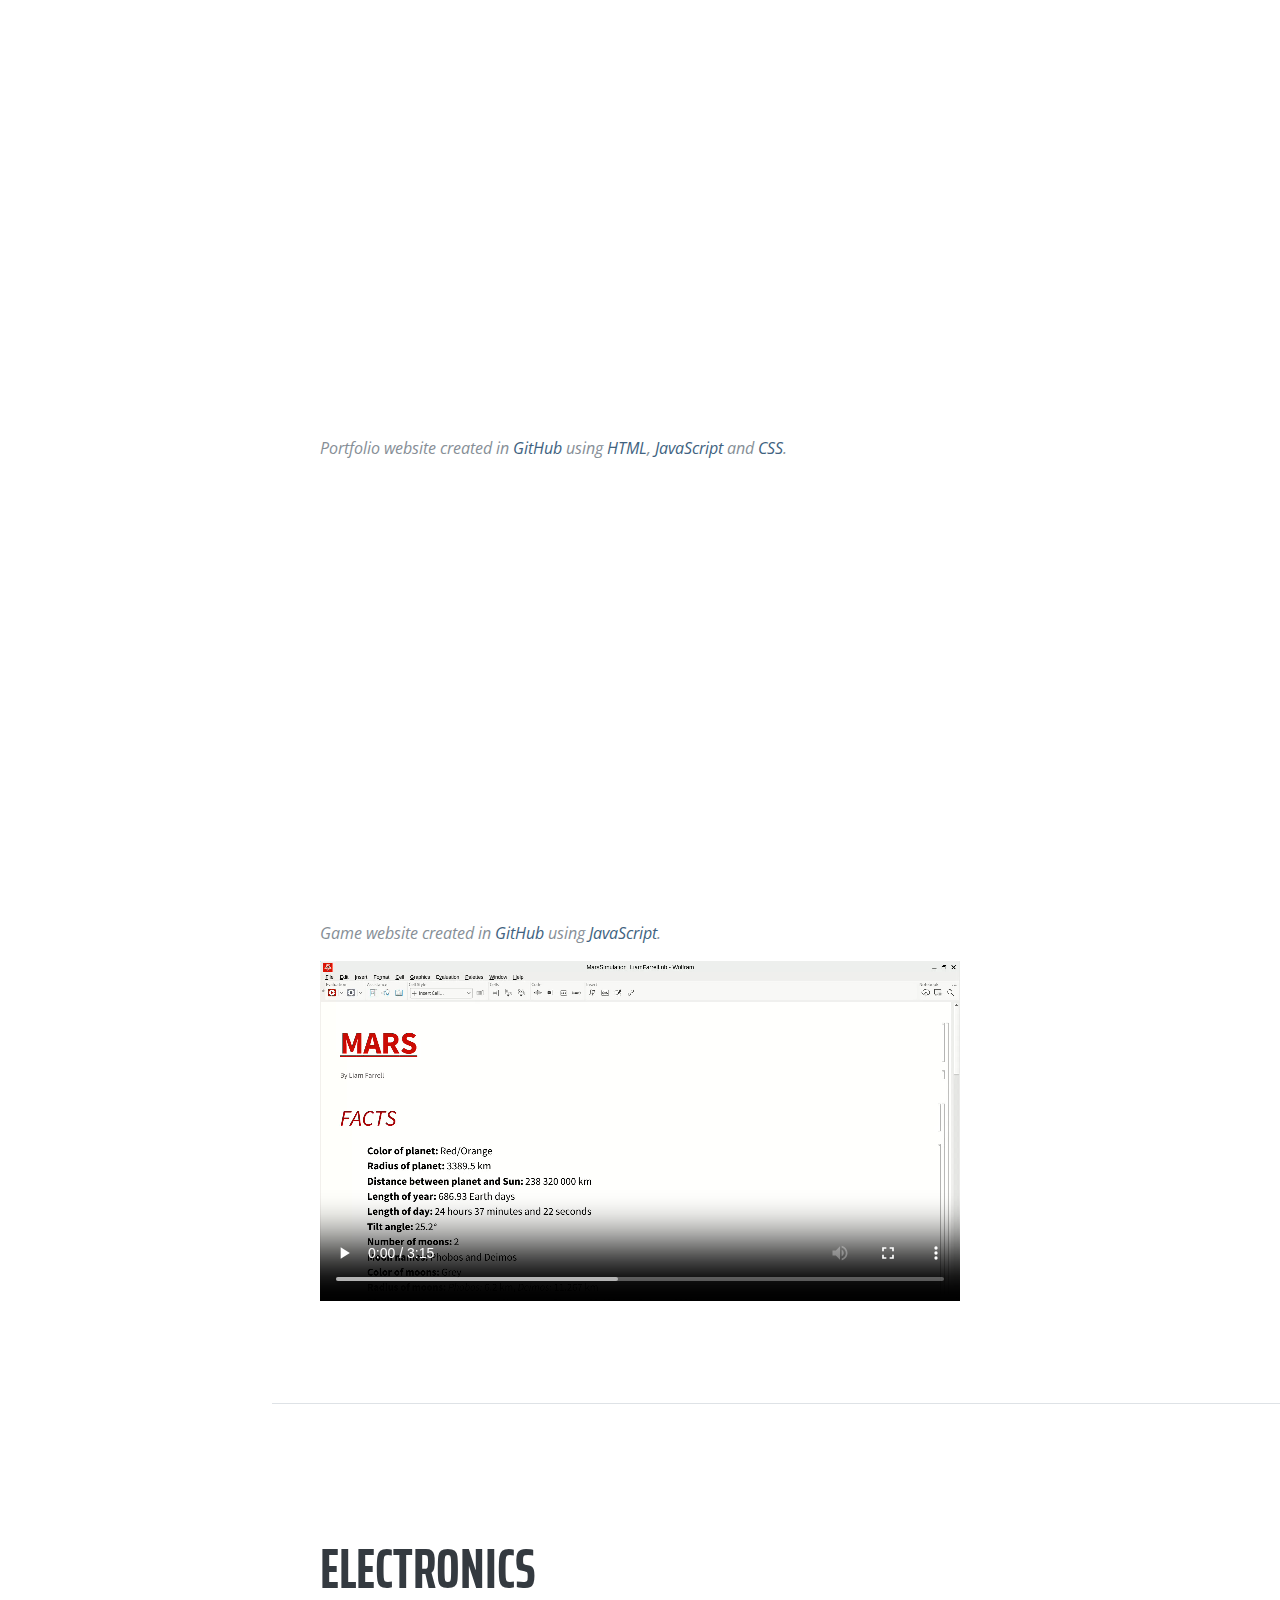
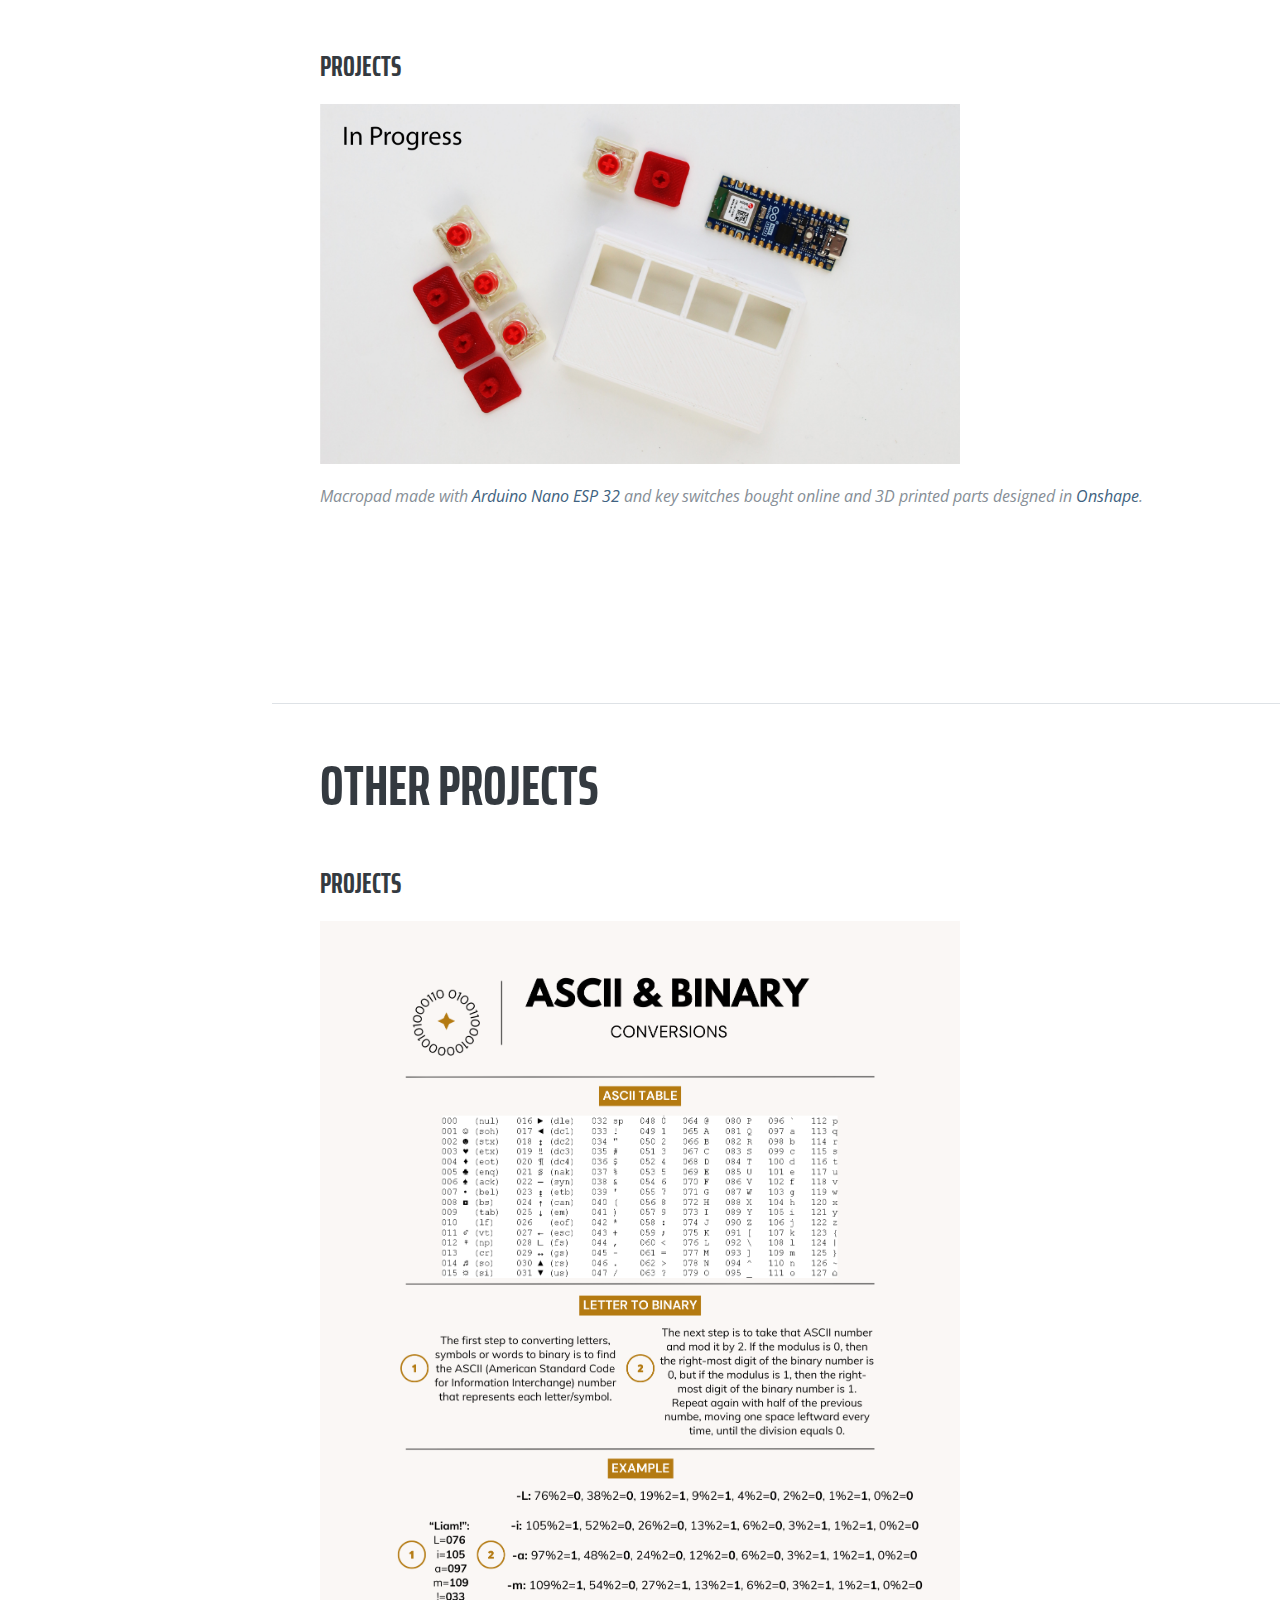
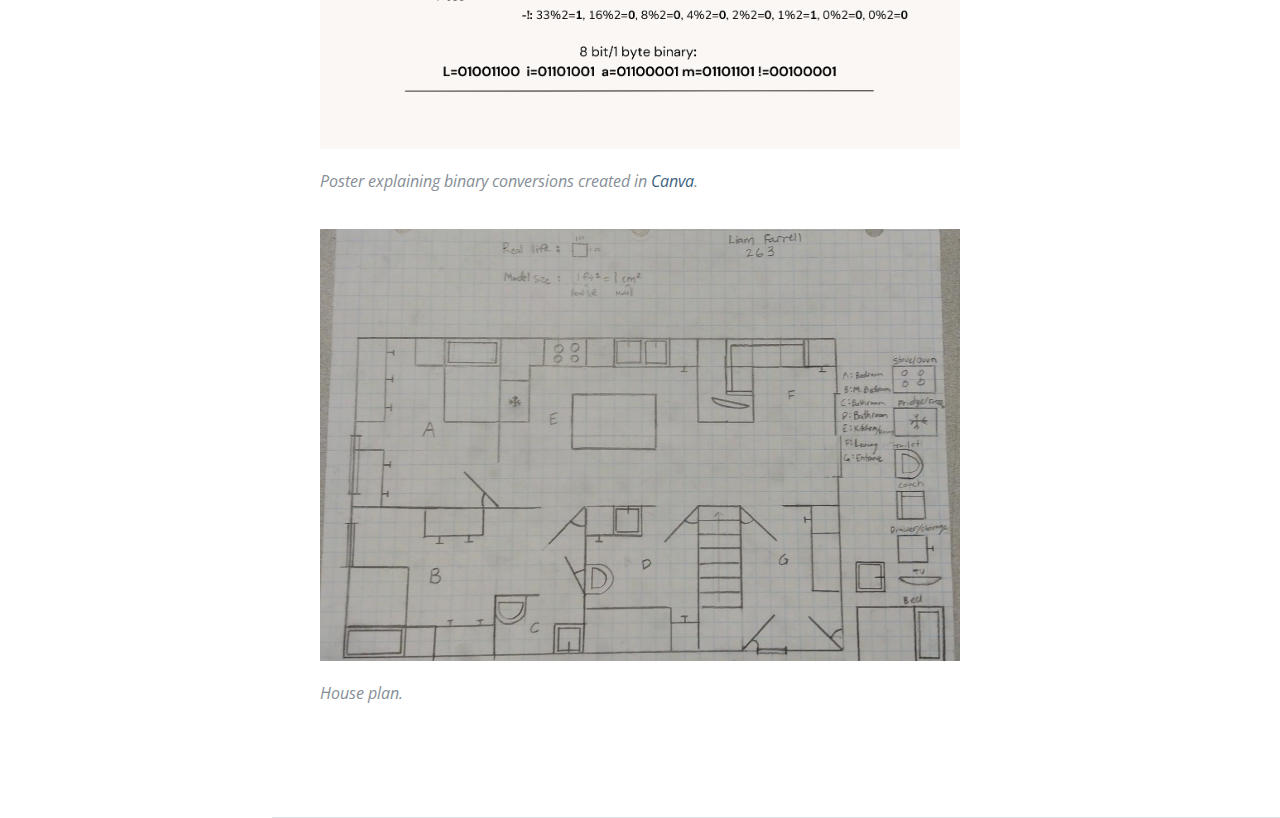
==== commit 23af08f9: "Update index.html" ====
--- a/index.html
+++ b/index.html
@@ -186,6 +186,10 @@
               <h3 class="mb-0">Projects</h3>
               <iframe src="test_projects/coding/diceroll3/index.html" style="width:50vw;height:45vh;vertical-align:middle;margin:20px 0px;border:0px solid black;" title="Dice Rolling App" scrolling="no"></iframe>
               <p><i>Dice rolling app created in <a href="https://microstudio.dev/" target="_blank">microStudio</a> game engine.</i></p>
+              <iframe src="https://laf29.github.io/ican_portfolio" style="width:50vw;height:45vh;vertical-align:middle;margin:20px 0px;border:0px solid black;" title="Portfolio" scrolling="yes"></iframe>
+              <p><i>Portfolio website created in <a href="https://github.io/" target="_blank">GitHub</a> using <a href="https://html.com/" target="_blank">HTML</a>, <a href="https://www.javascript.com/" target="_blank">JavaScript</a> and <a href="https://en.wikipedia.org/wiki/CSS" target="_blank">CSS</a>.</i></p>
+              <iframe src="https://laf29.github.io/sub" style="width:50vw;height:45vh;vertical-align:middle;margin:20px 0px;border:0px solid black;" title="Sub Game" scrolling="no"></iframe>
+              <p><i>Game website created in <a href="https://github.io/" target="_blank">GitHub</a> using <a href="https://www.javascript.com/" target="_blank">JavaScript</a>.</i></p>
               <video class="video" controls 
                   style="width:50vw;height:auto;">
                 <source src="img/cd/Mars.mp4" type="video/mp4">
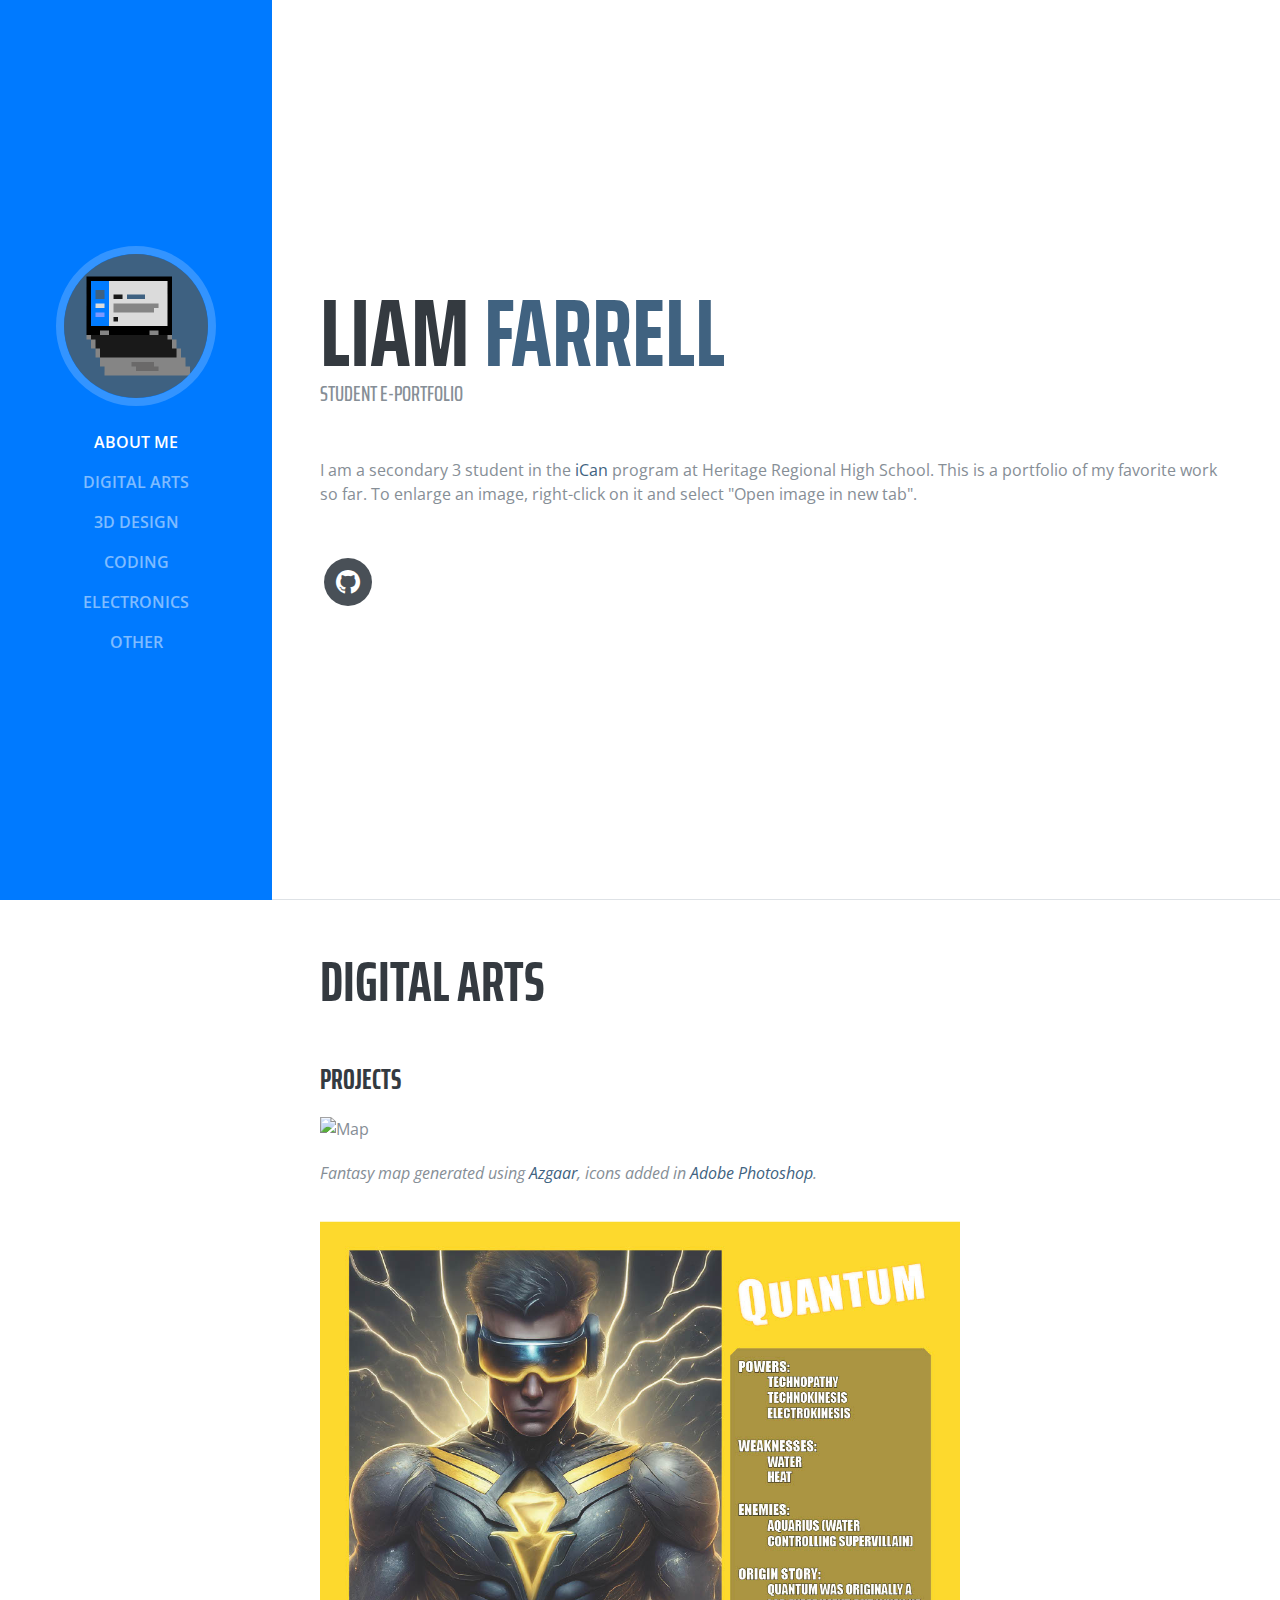
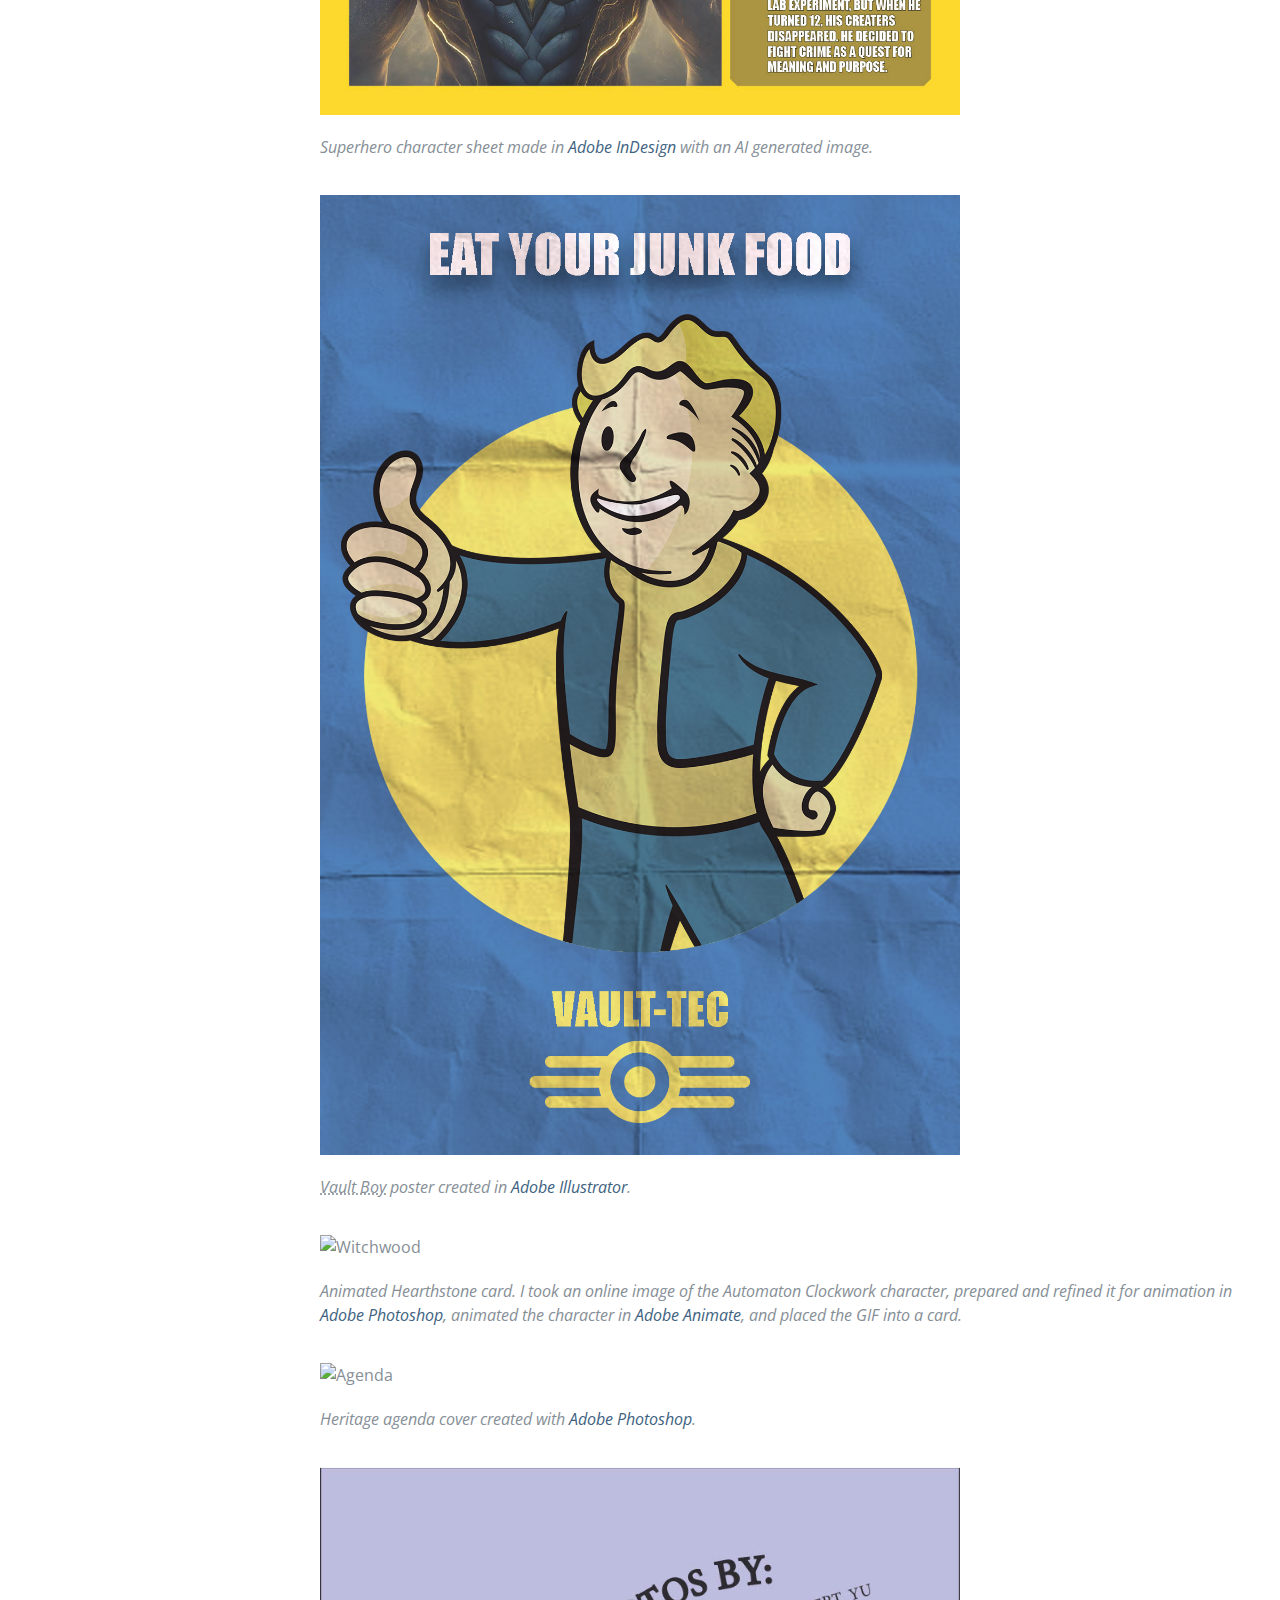
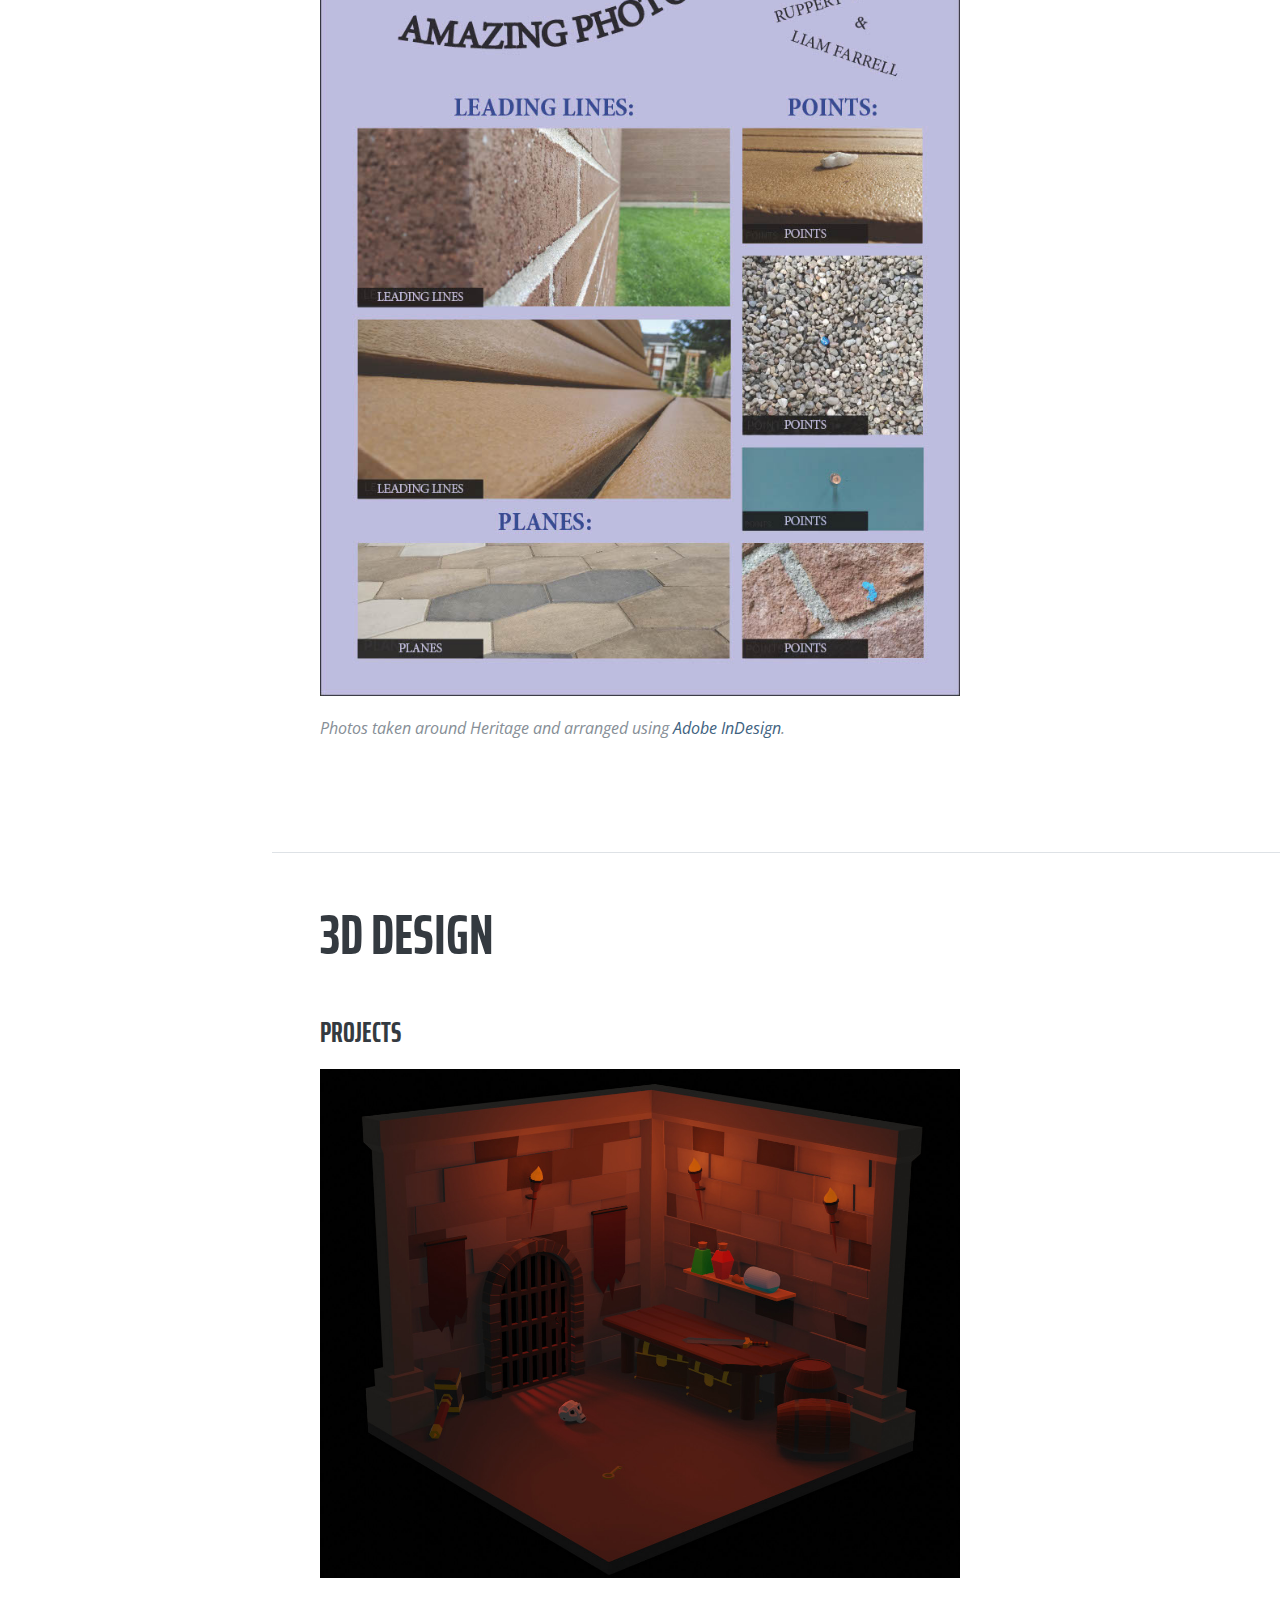
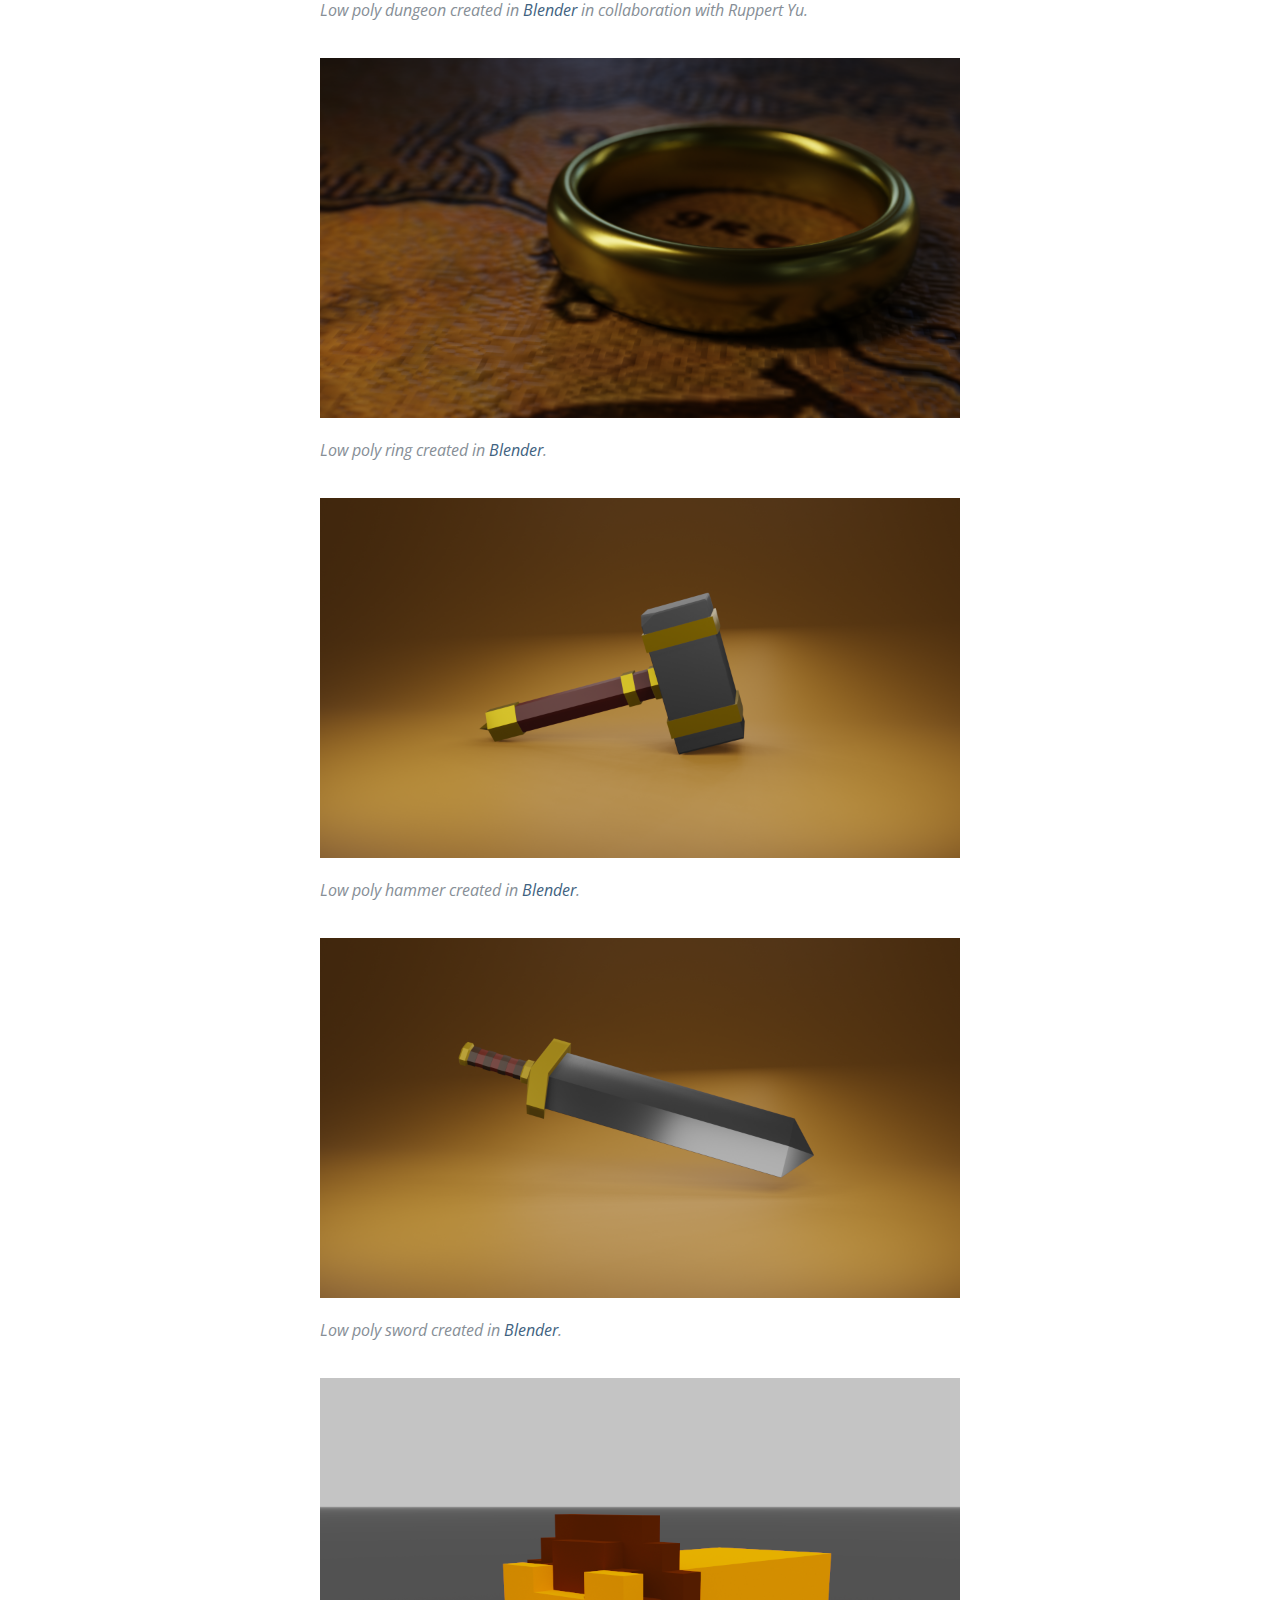
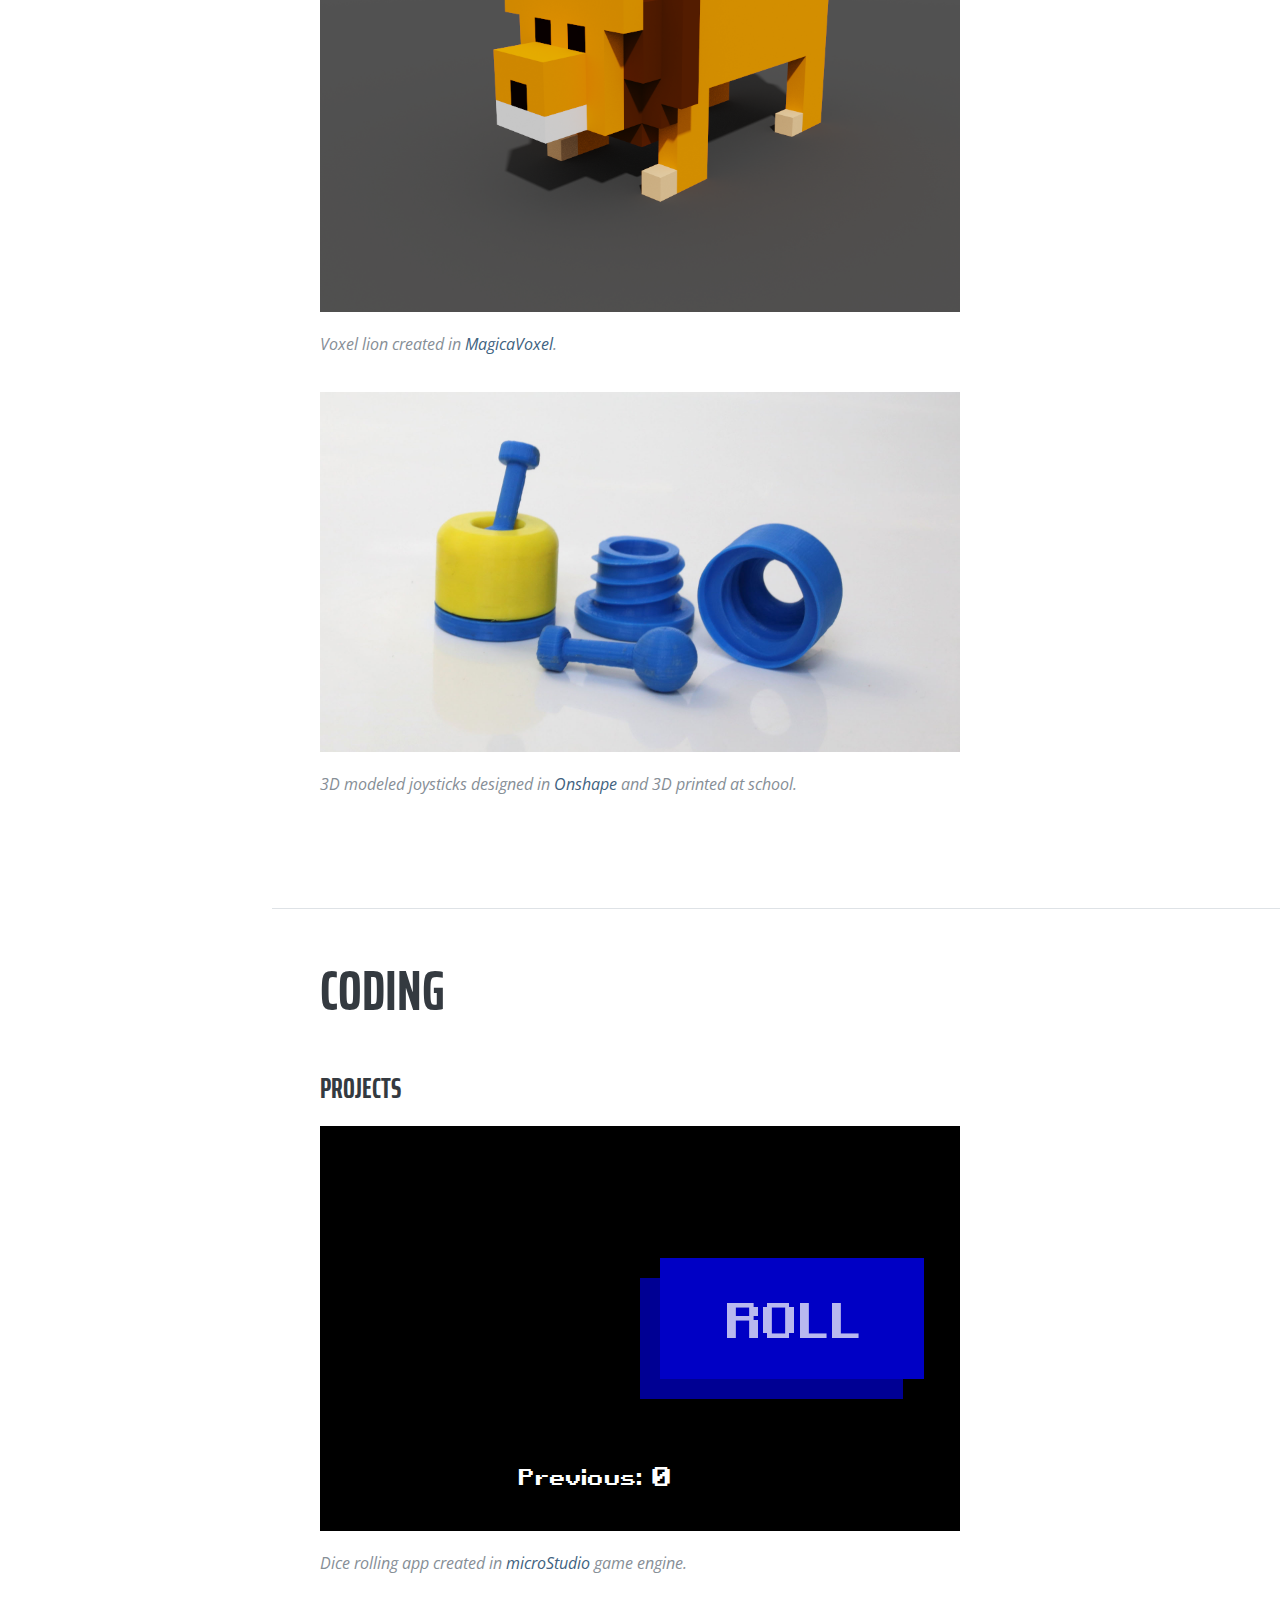
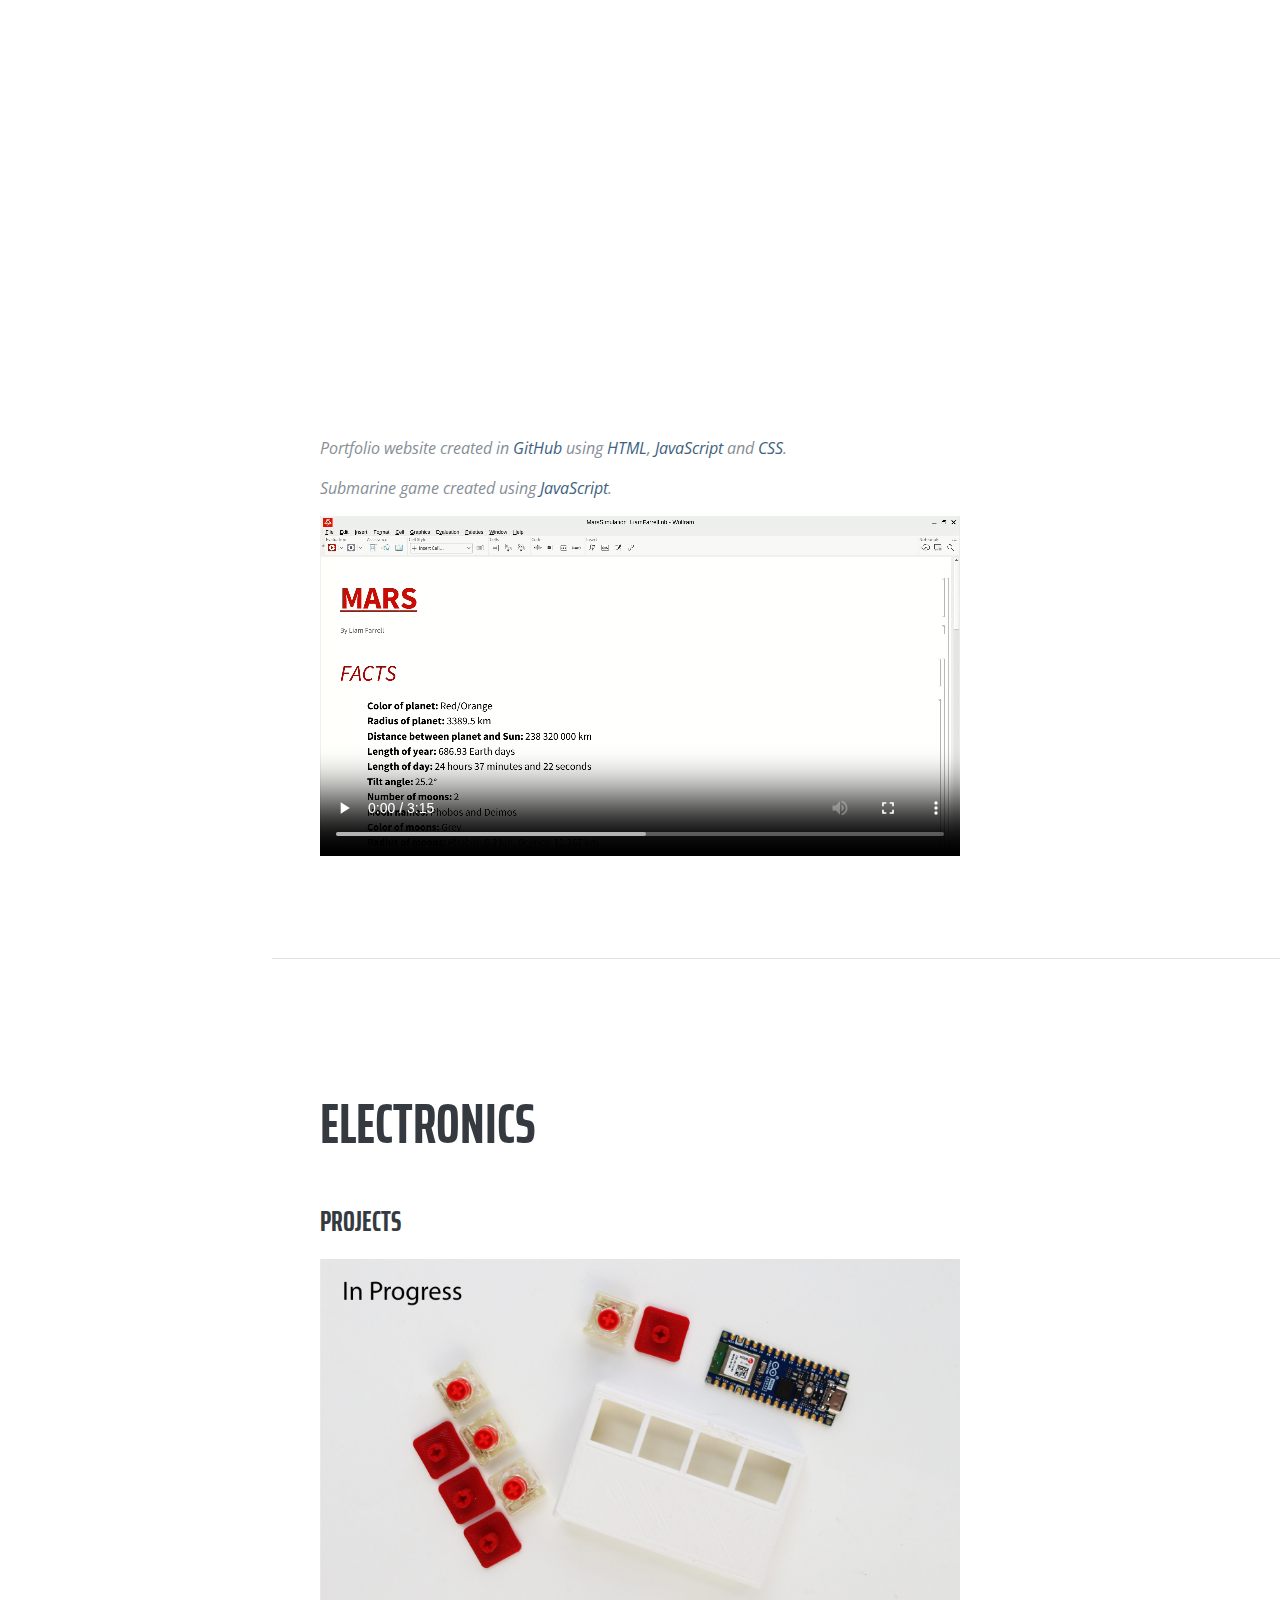
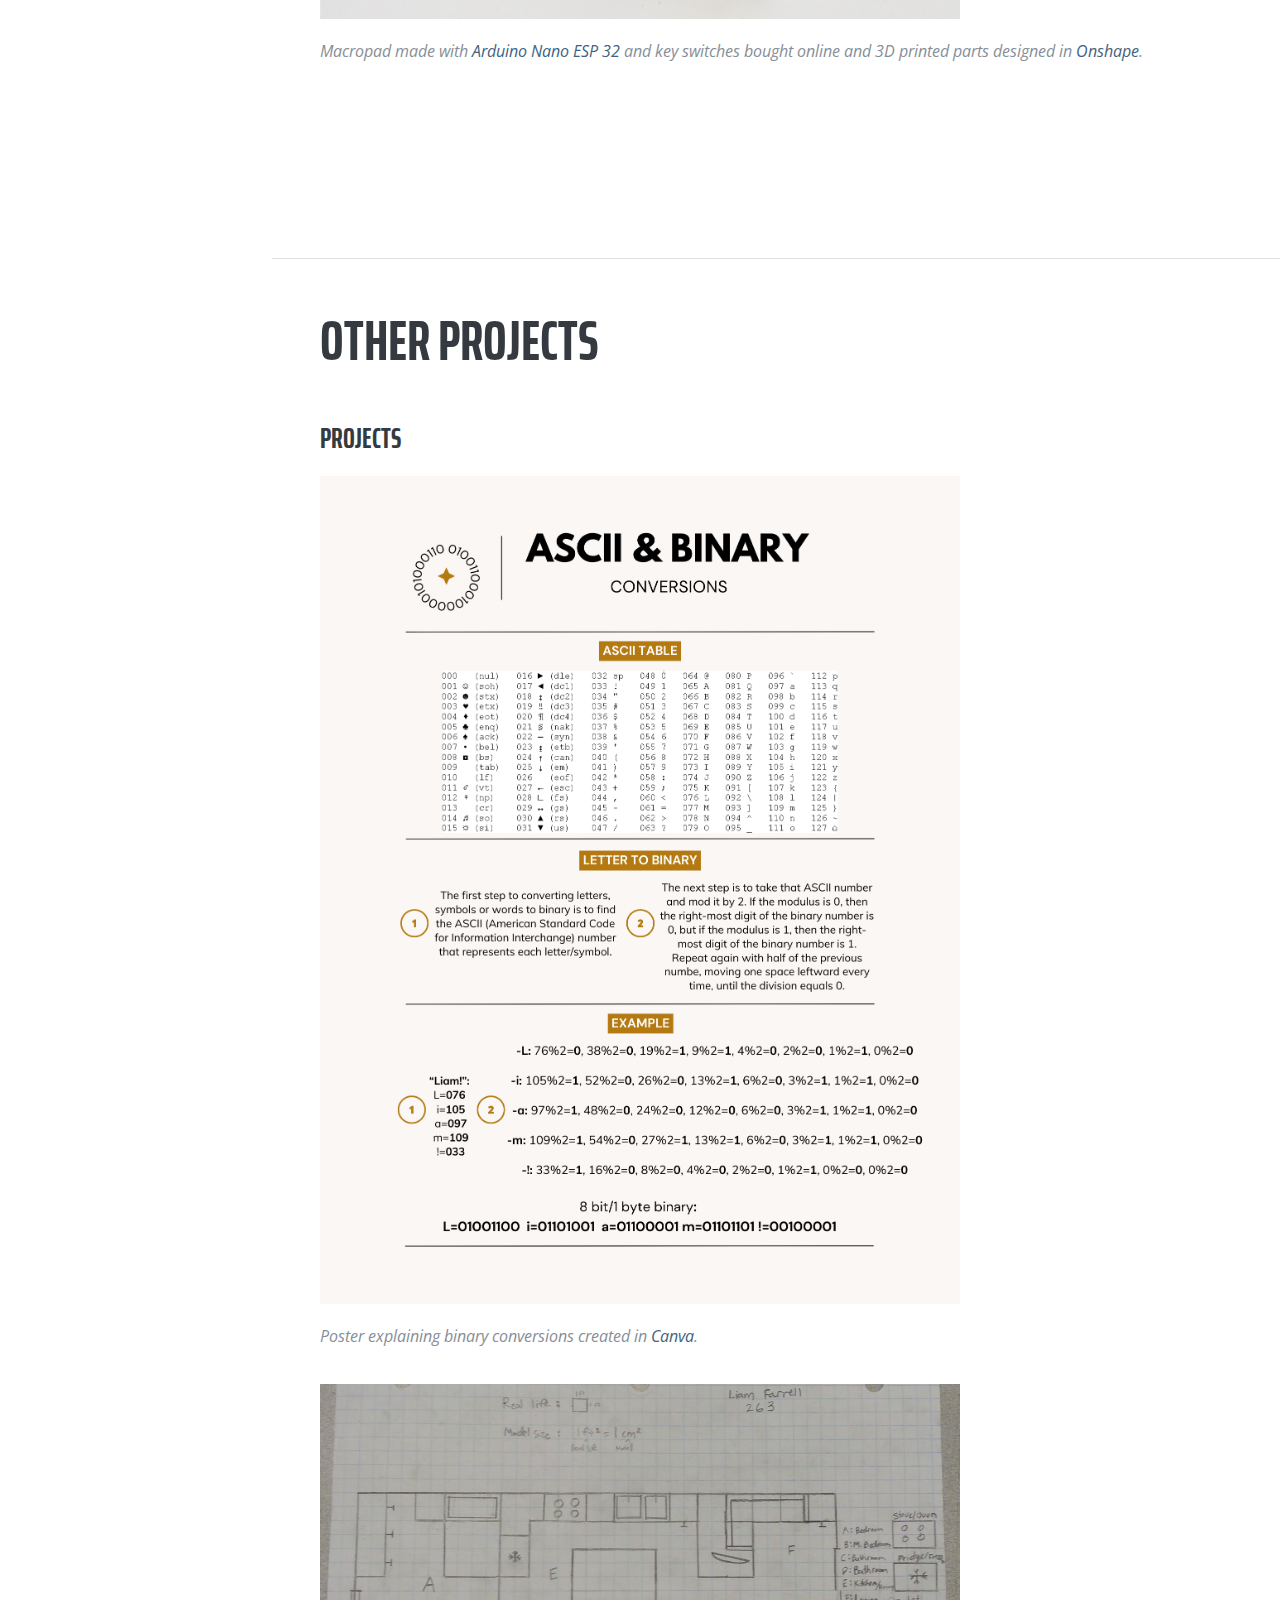
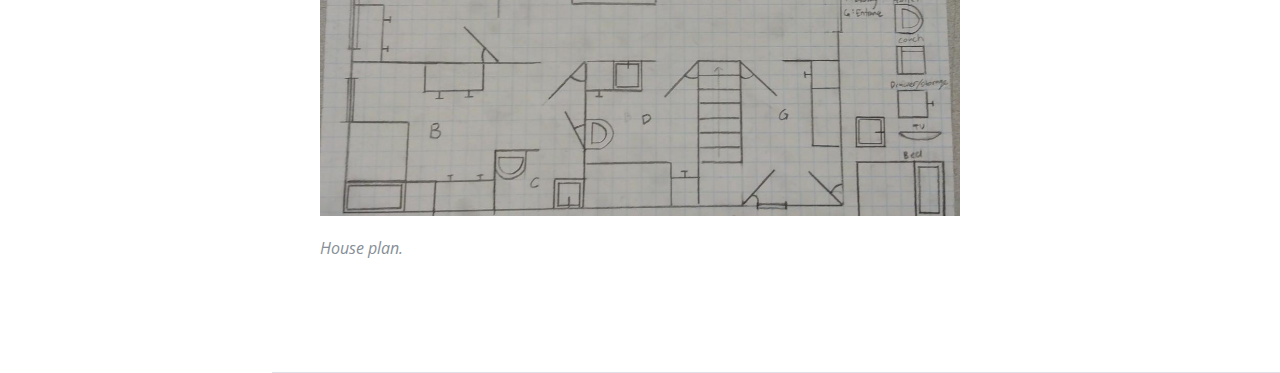
==== commit 7a7753ad: "Update index.html" ====
--- a/index.html
+++ b/index.html
@@ -60,6 +60,7 @@
         </ul>
       </div>
     </nav> 
+    <script type="module" src="https://ajax.googleapis.com/ajax/libs/model-viewer/4.0.0/model-viewer.min.js"></script>
     <div class="container-fluid p-0">
 
       <section class="resume-section p-3 p-lg-5 d-flex d-column" id="about">
@@ -188,8 +189,8 @@
               <p><i>Dice rolling app created in <a href="https://microstudio.dev/" target="_blank">microStudio</a> game engine.</i></p>
               <iframe src="https://laf29.github.io/ican_portfolio" style="width:50vw;height:45vh;vertical-align:middle;margin:20px 0px;border:0px solid black;" title="Portfolio" scrolling="yes"></iframe>
               <p><i>Portfolio website created in <a href="https://github.io/" target="_blank">GitHub</a> using <a href="https://html.com/" target="_blank">HTML</a>, <a href="https://www.javascript.com/" target="_blank">JavaScript</a> and <a href="https://en.wikipedia.org/wiki/CSS" target="_blank">CSS</a>.</i></p>
-              <iframe src="https://laf29.github.io/sub" style="width:50vw;height:45vh;vertical-align:middle;margin:20px 0px;border:0px solid black;" title="Sub Game" scrolling="no"></iframe>
-              <p><i>Game website created in <a href="https://github.io/" target="_blank">GitHub</a> using <a href="https://www.javascript.com/" target="_blank">JavaScript</a>.</i></p>
+      <!--        <iframe src="https://laf29.github.io/sub" style="width:50vw;height:45vh;vertical-align:middle;margin:20px 0px;border:0px solid black;" title="Sub Game" scrolling="no"></iframe> -->
+              <p><i>Submarine game created using <a href="https://www.javascript.com/" target="_blank">JavaScript</a>.</i></p>
               <video class="video" controls 
                   style="width:50vw;height:auto;">
                 <source src="img/cd/Mars.mp4" type="video/mp4">
@@ -203,8 +204,8 @@
               <p><i>Dice rolling app created in <a href="https://microstudio.dev/" target="_blank">microStudio</a> game engine.</i></p>
               <iframe src="https://laf29.github.io/ican_portfolio" style="width:95vw;height:25vh;vertical-align:middle;margin:20px 0px;border:0px solid black;" title="Portfolio" scrolling="yes"></iframe>
               <p><i>Portfolio website created in <a href="https://github.io/" target="_blank">GitHub</a> using <a href="https://html.com/" target="_blank">HTML</a>, <a href="https://www.javascript.com/" target="_blank">JavaScript</a> and <a href="https://en.wikipedia.org/wiki/CSS" target="_blank">CSS</a>.</i></p>
-              <iframe src="https://laf29.github.io/sub" style="width:95vw;height:25vh;vertical-align:middle;margin:20px 0px;border:0px solid black;" title="Sub Game" scrolling="no"></iframe>
-              <p><i>Game website created in <a href="https://github.io/" target="_blank">GitHub</a> using <a href="https://www.javascript.com/" target="_blank">JavaScript</a>.</i></p>
+        <!--      <iframe src="https://laf29.github.io/sub" style="width:95vw;height:25vh;vertical-align:middle;margin:20px 0px;border:0px solid black;" title="Sub Game" scrolling="no"></iframe>  -->
+              <p><i>Submarine game created using <a href="https://www.javascript.com/" target="_blank">JavaScript</a>.</i></p>
               <video class="video" controls 
                   style="width:95vw;height:auto;">
                 <source src="img/cd/Mars.mp4" type="video/mp4">
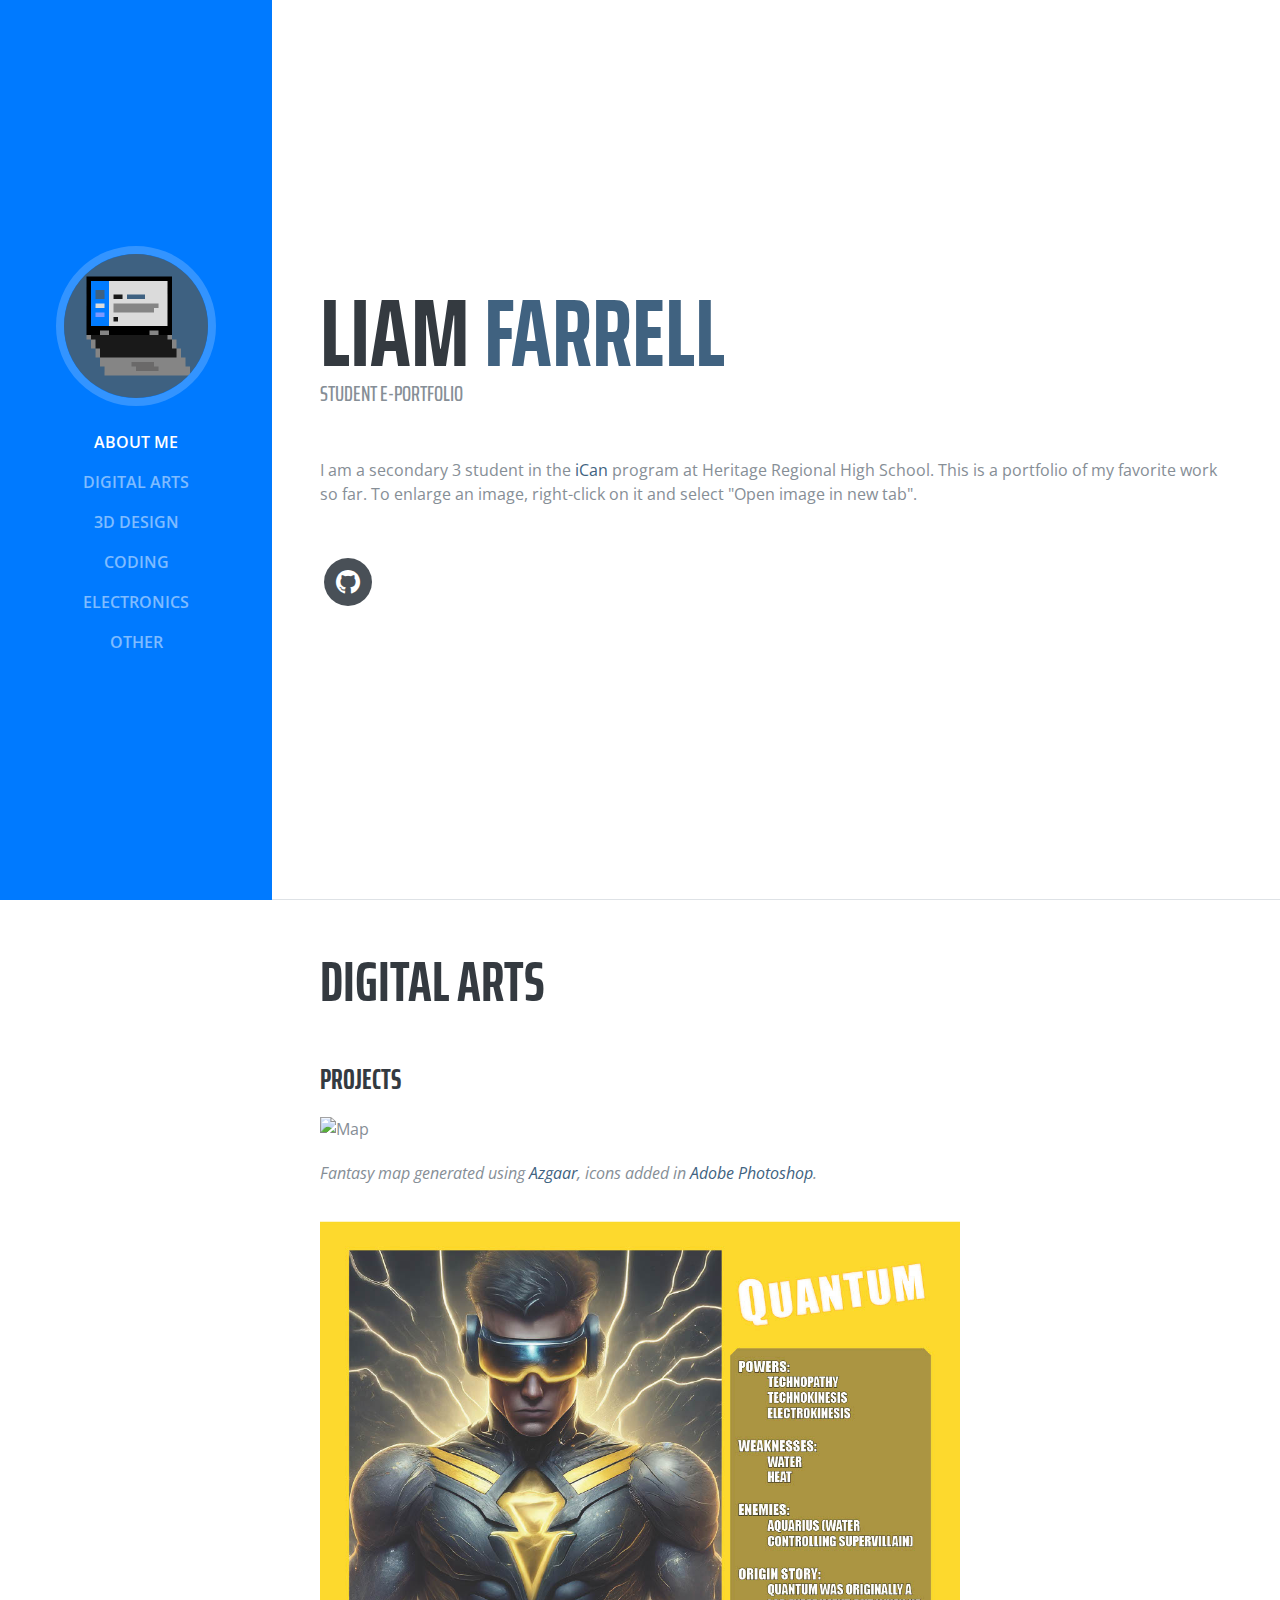
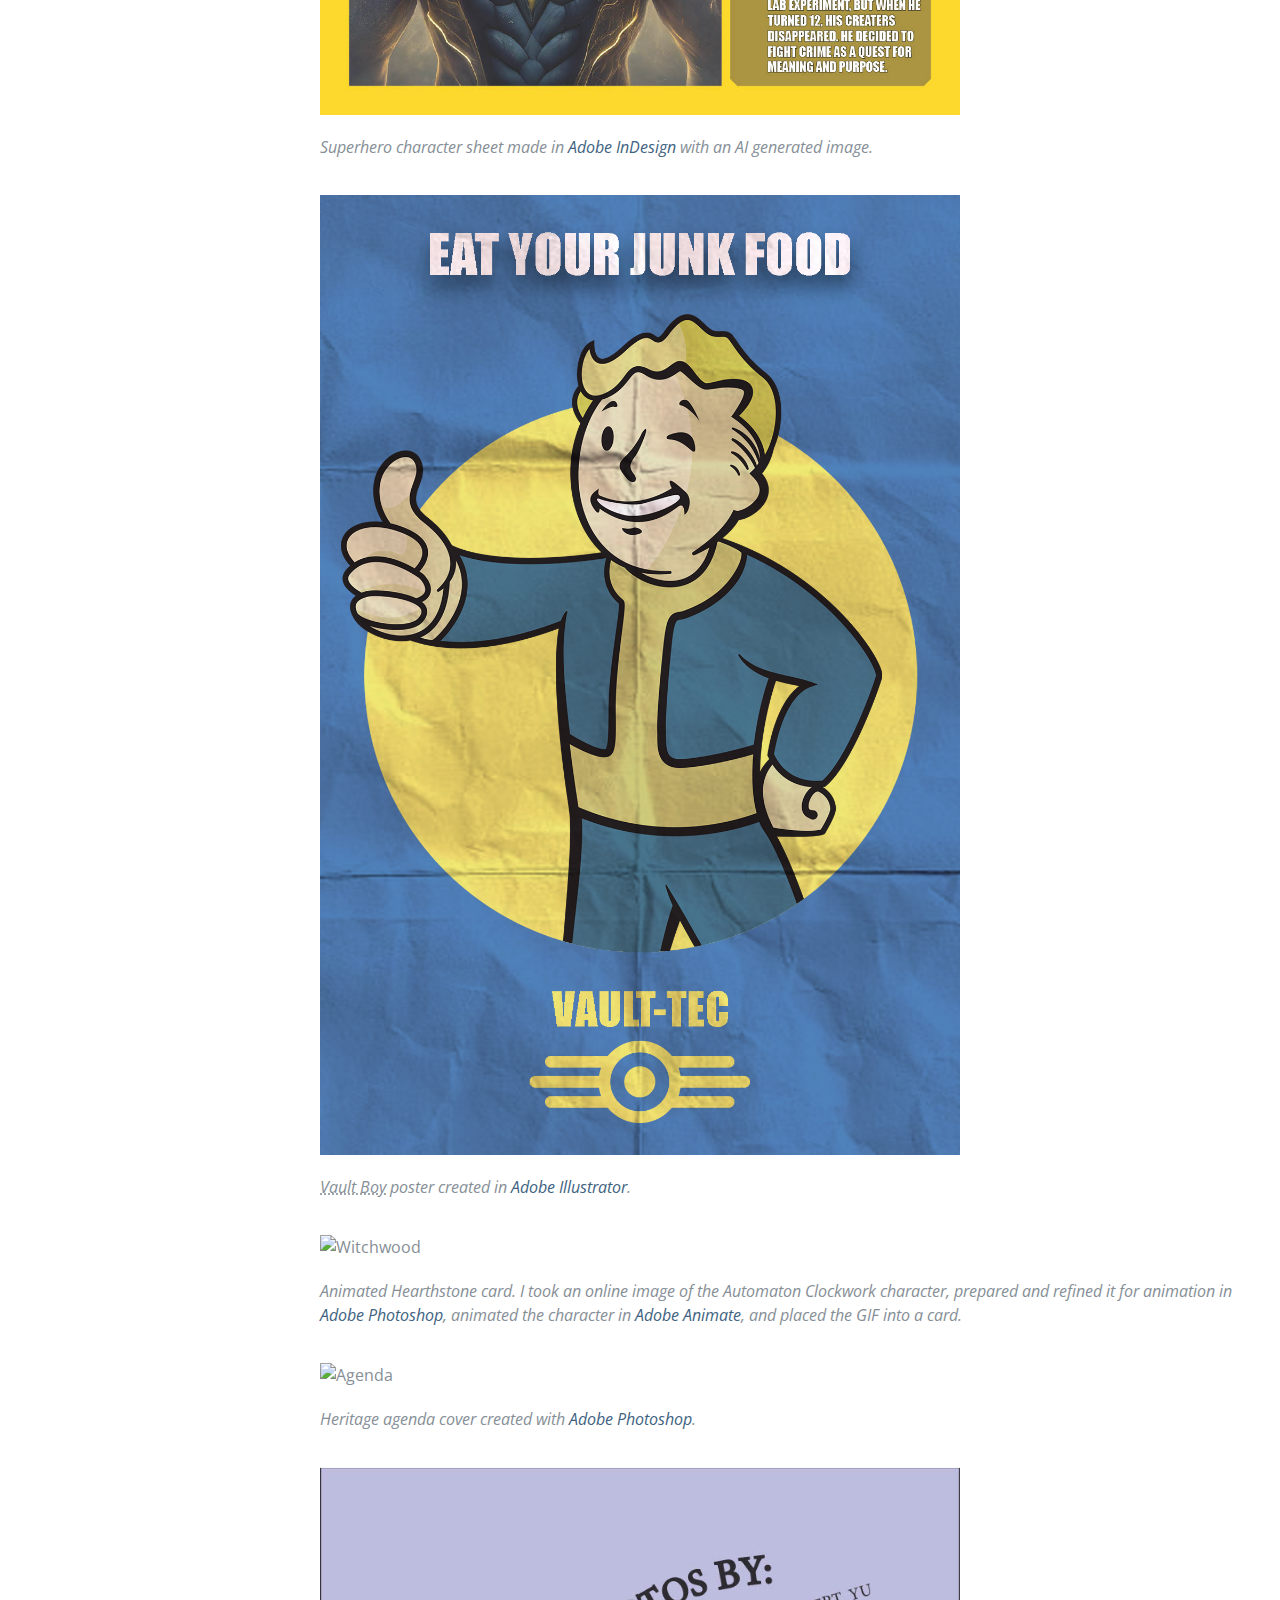
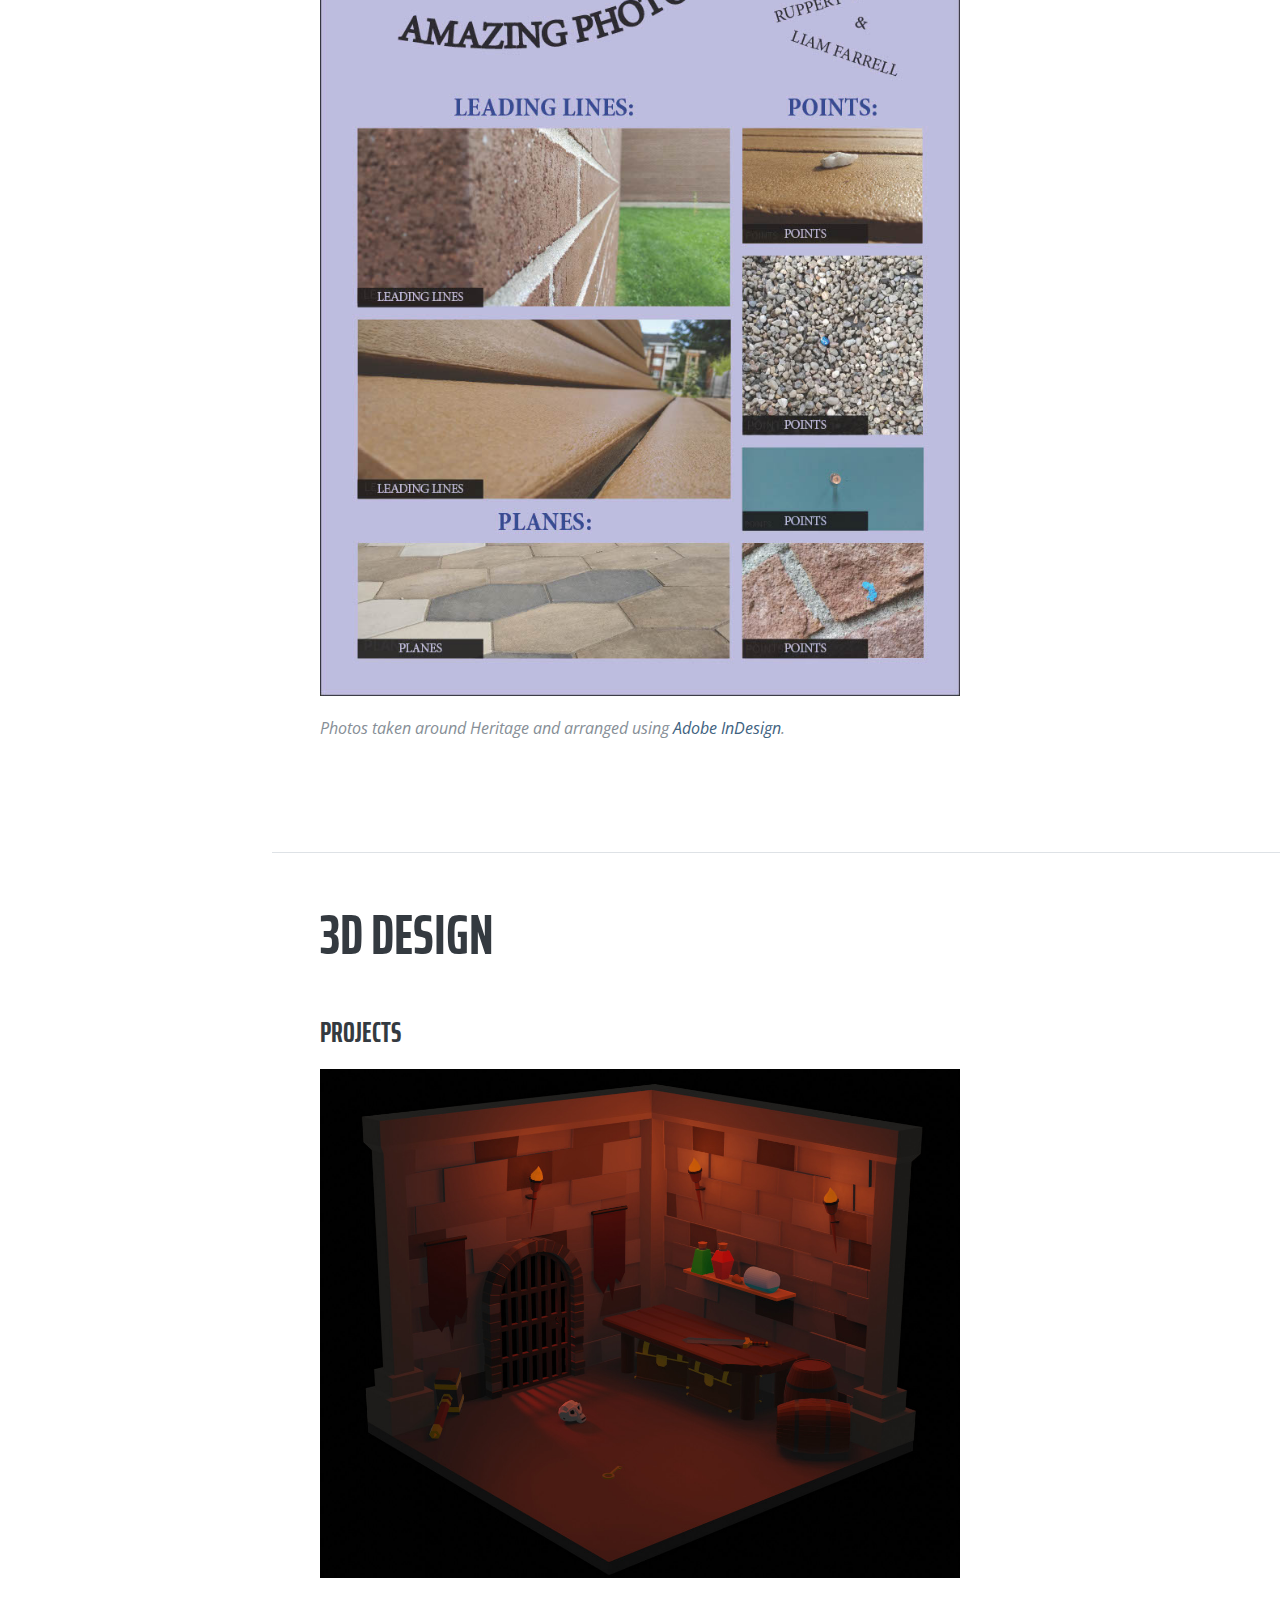
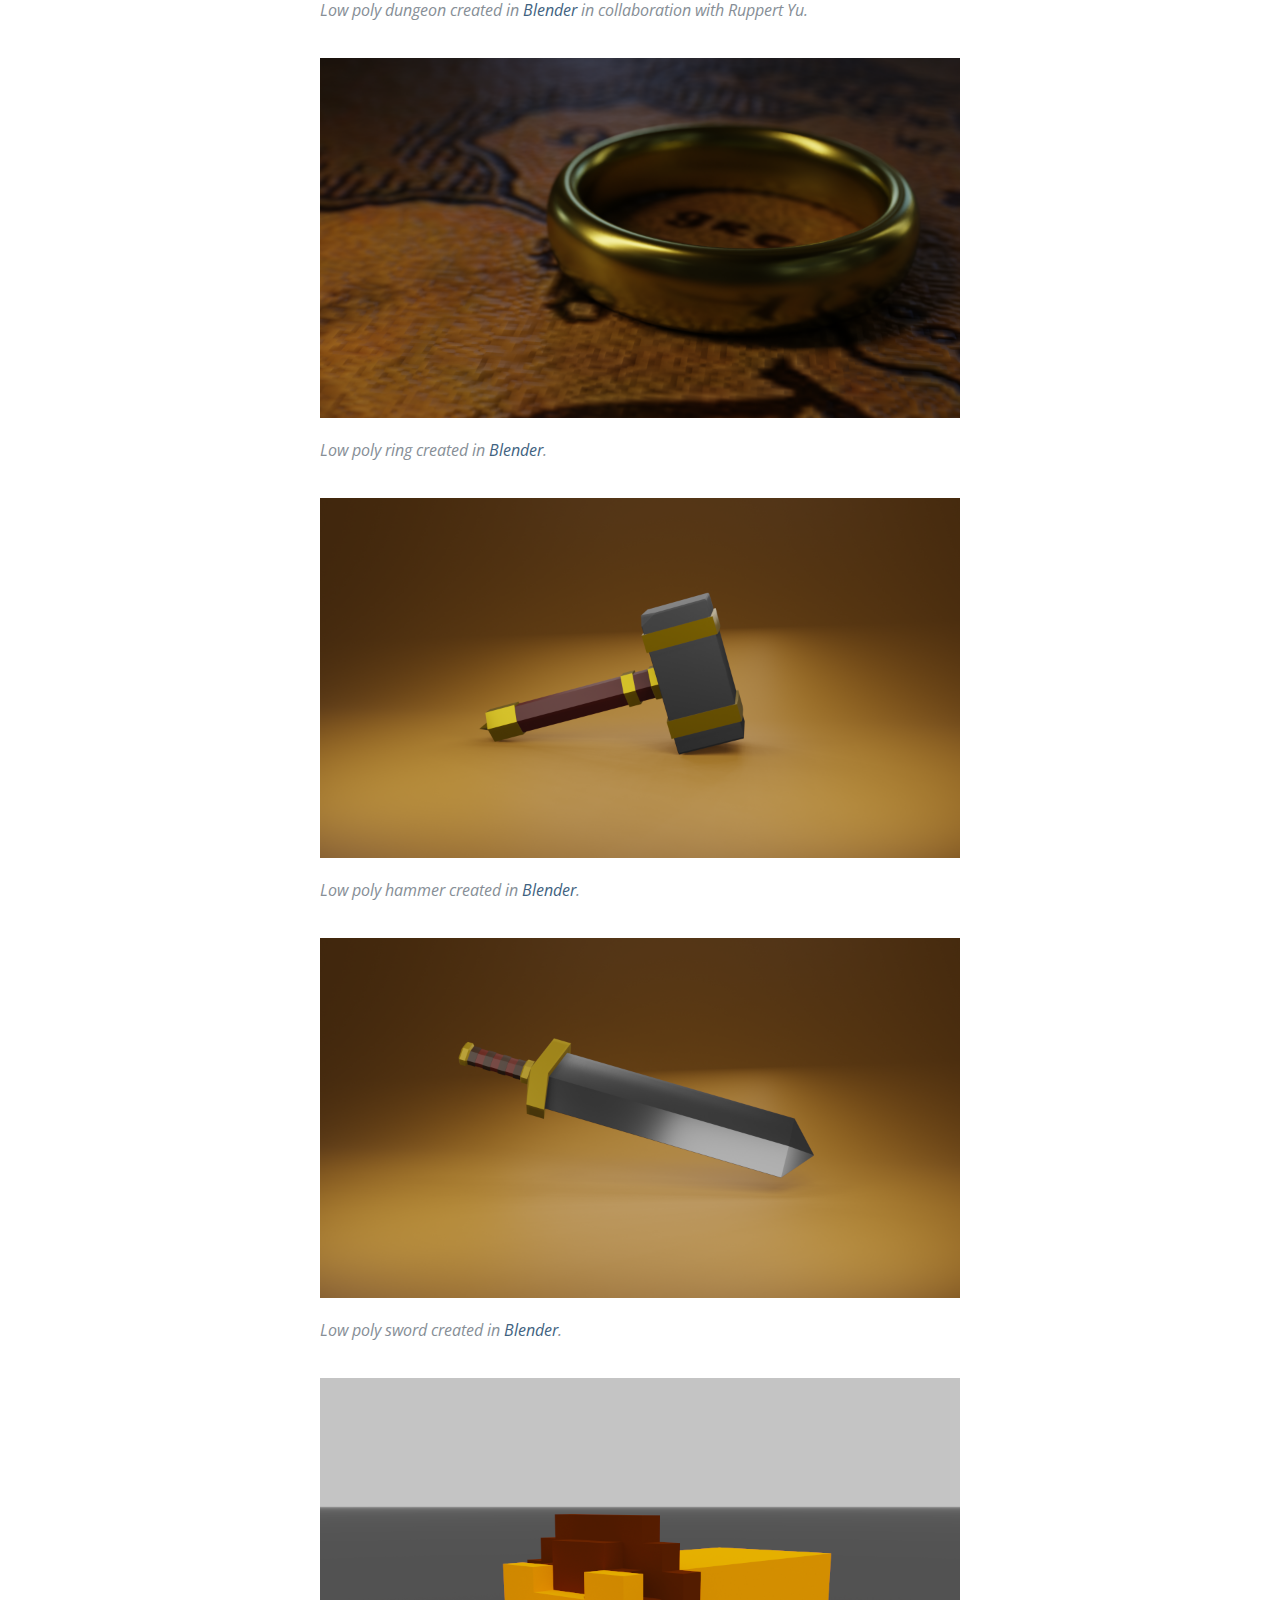
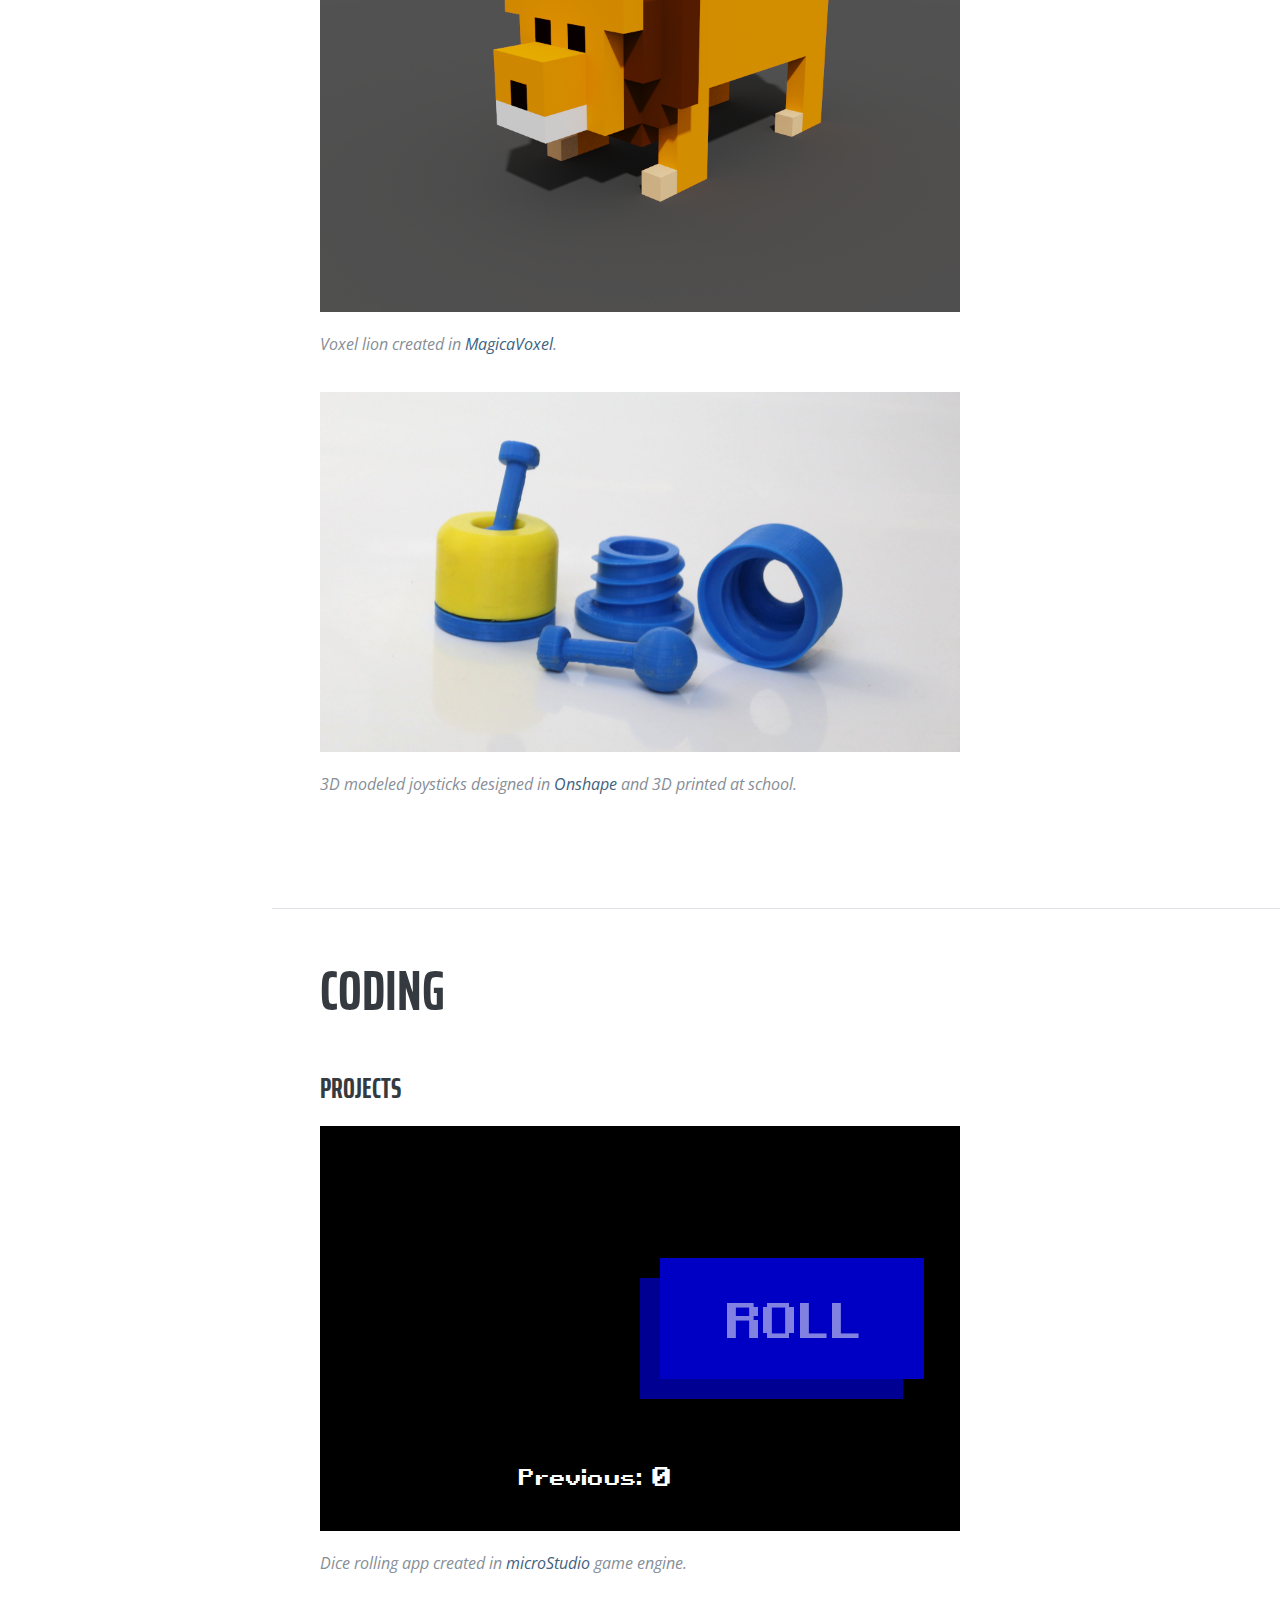
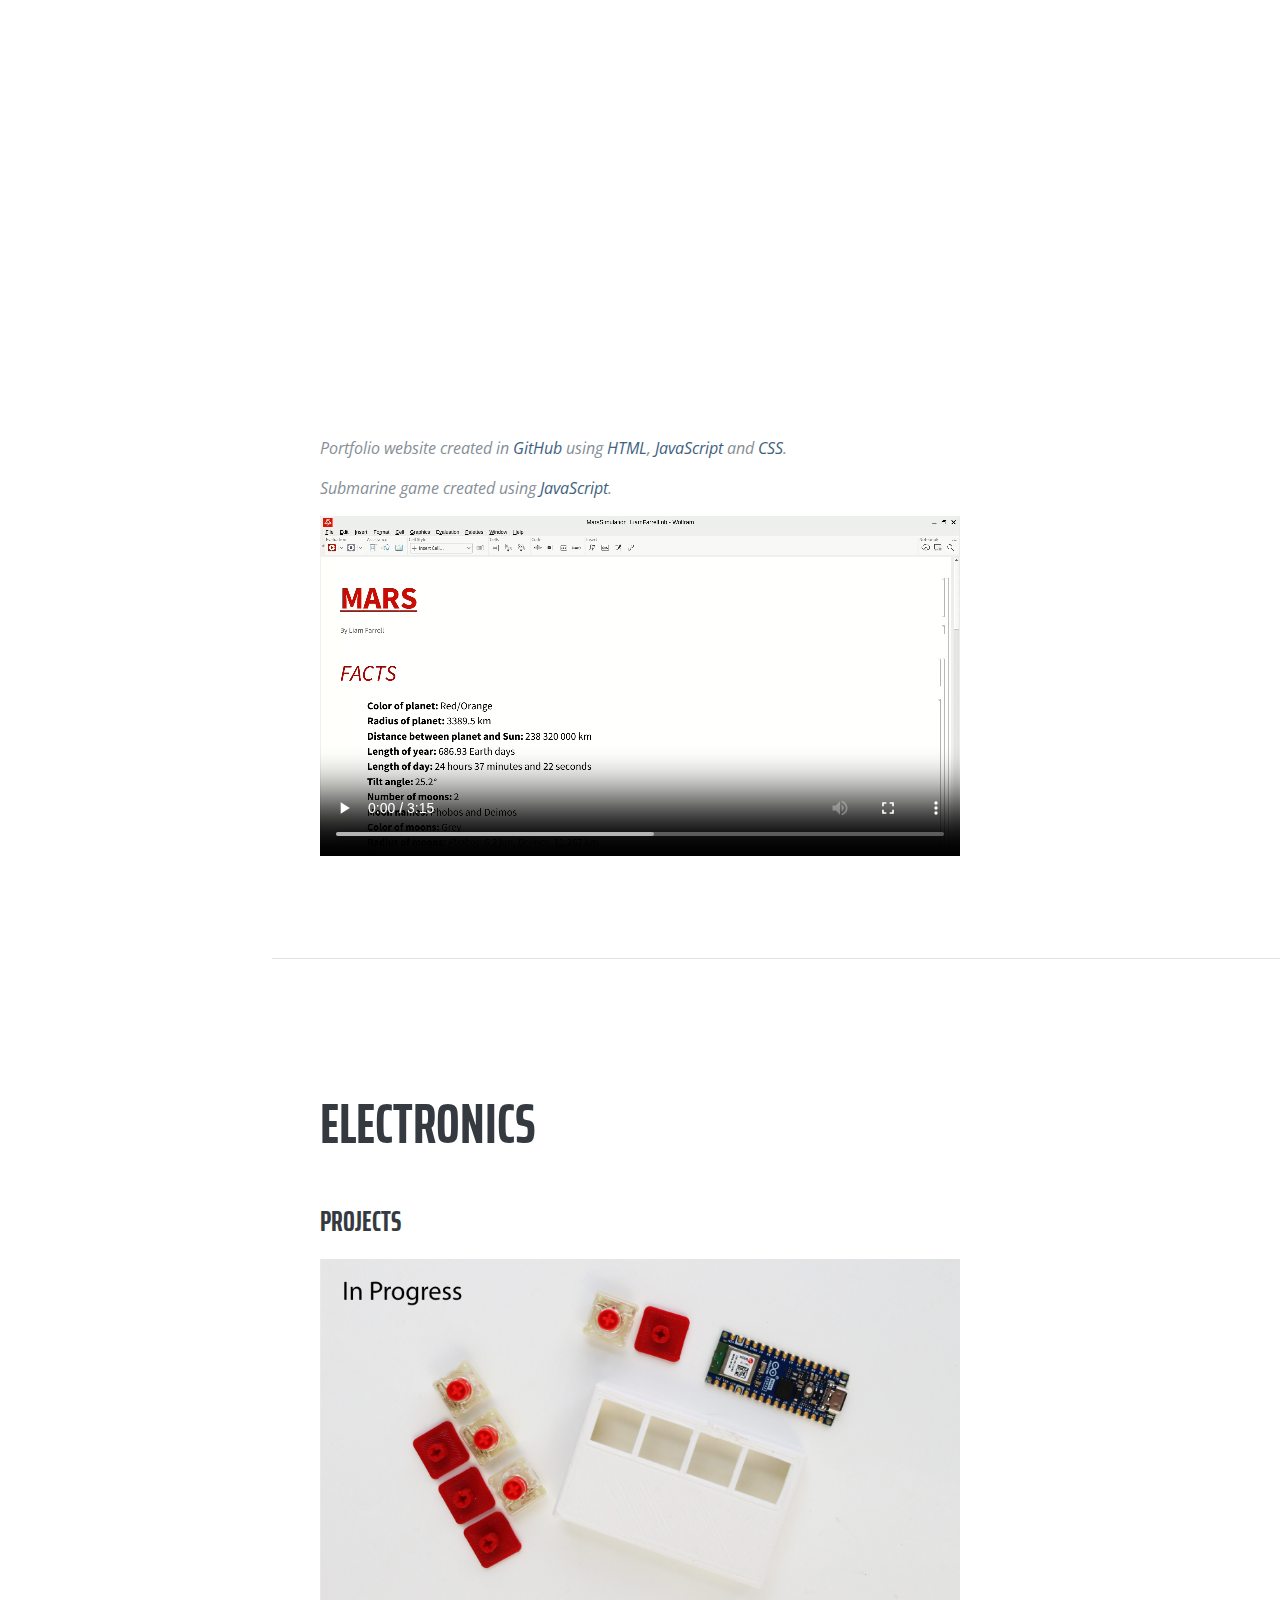
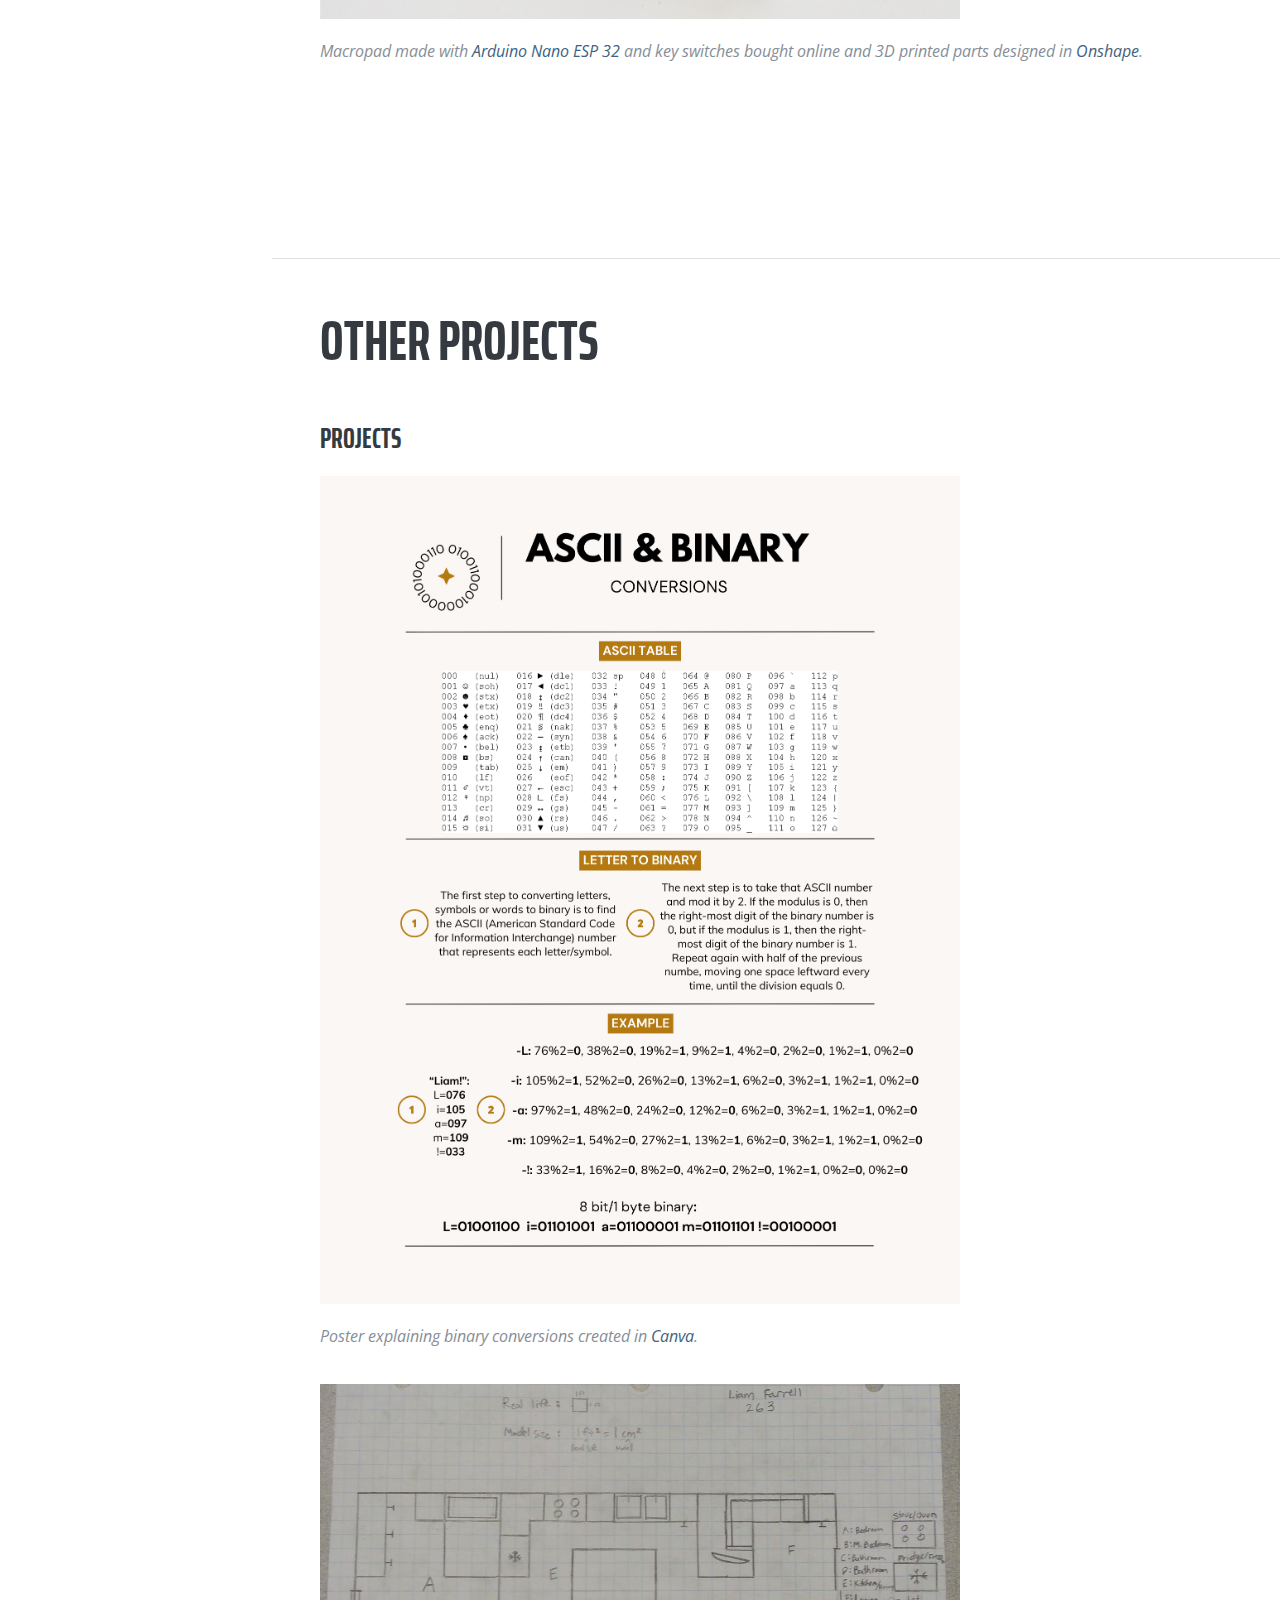
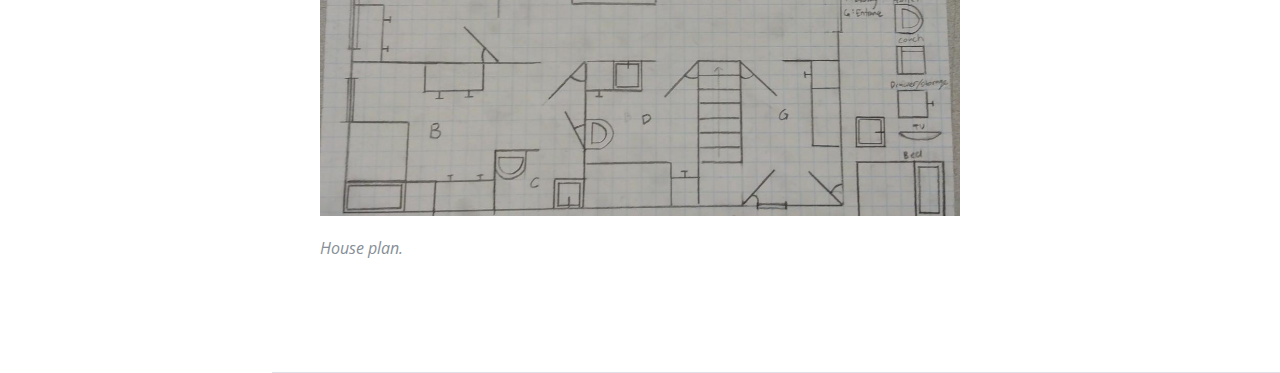
==== commit 2b131810: "Update index.html" ====
--- a/index.html
+++ b/index.html
@@ -157,6 +157,7 @@
               <p><i>Voxel lion created in <a href="https://ephtracy.github.io/" target="_blank">MagicaVoxel</a>.</i></p>
               <img src="img/3d/joystick.jpg" alt="Joystick" style="width:50vw;height:auto;vertical-align:middle;margin:20px 0px;">
               <p><i>3D modeled joysticks designed in <a href="https://www.onshape.com/en/" target="_blank">Onshape</a> and 3D printed at school.</i></p>
+              <model-viewer alt="Bones" src="img/3d/LiamRodentTeethAndVertebrae.3mf" ar environment-image="shared-assets/environments/moon_1k.hdr" poster="shared-assets/models/NeilArmstrong.webp" shadow-intensity="1" camera-controls touch-action="pan-y"></model-viewer>
             </div>
             <div class="resume-content mr-auto d-block d-lg-none">
               <h3 class="mb-0">Projects</h3>
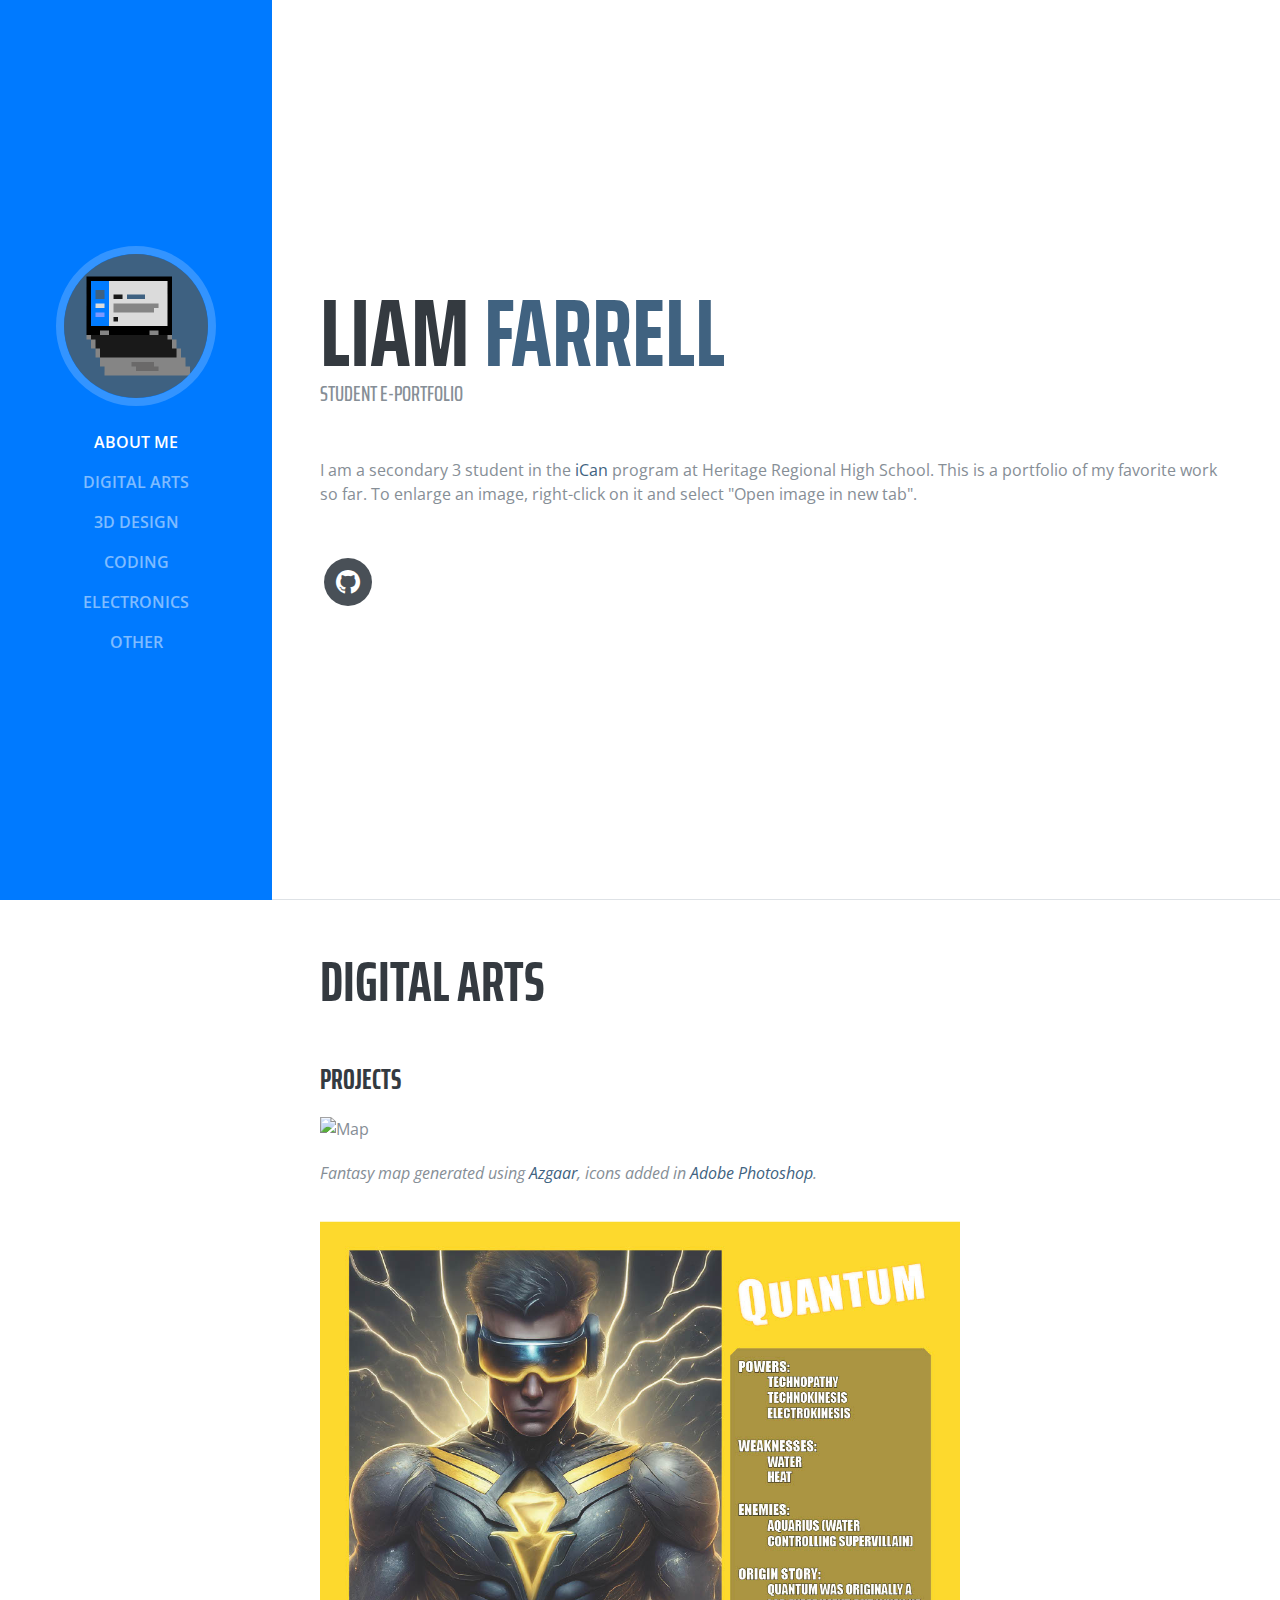
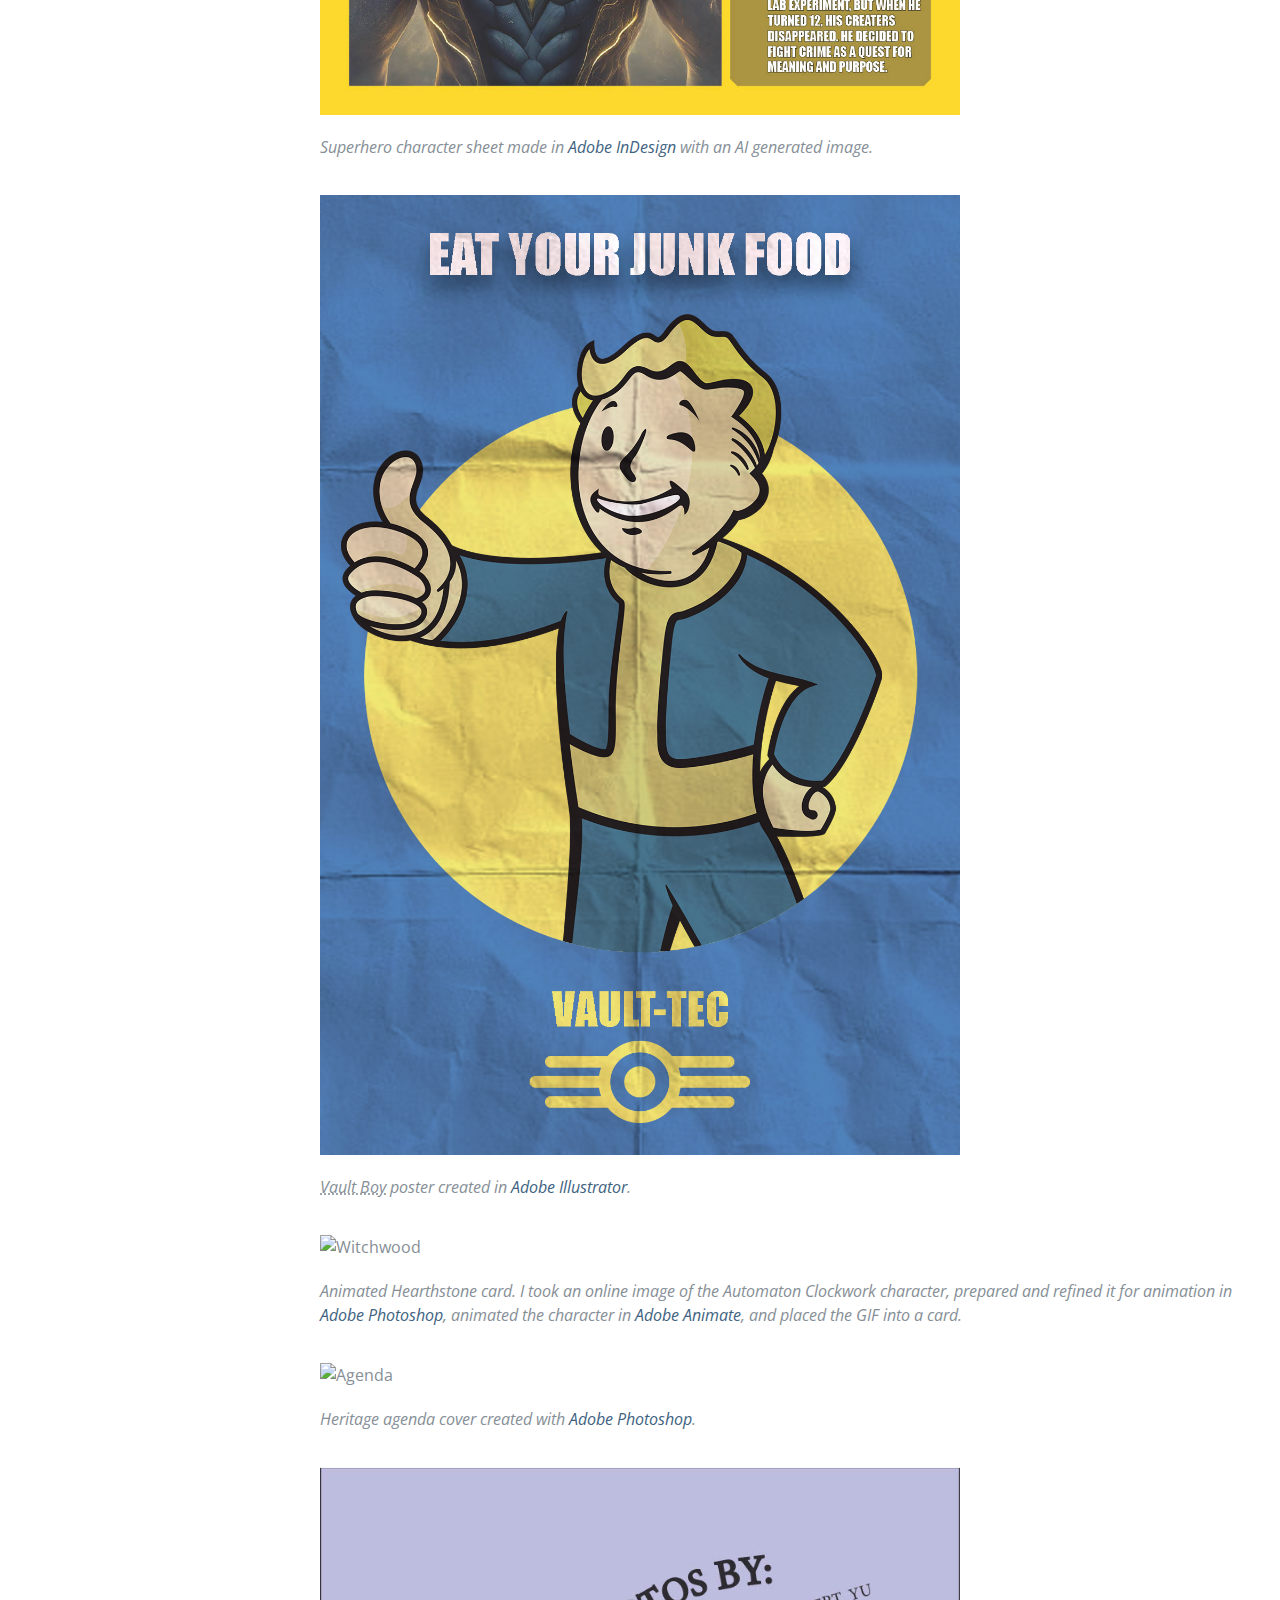
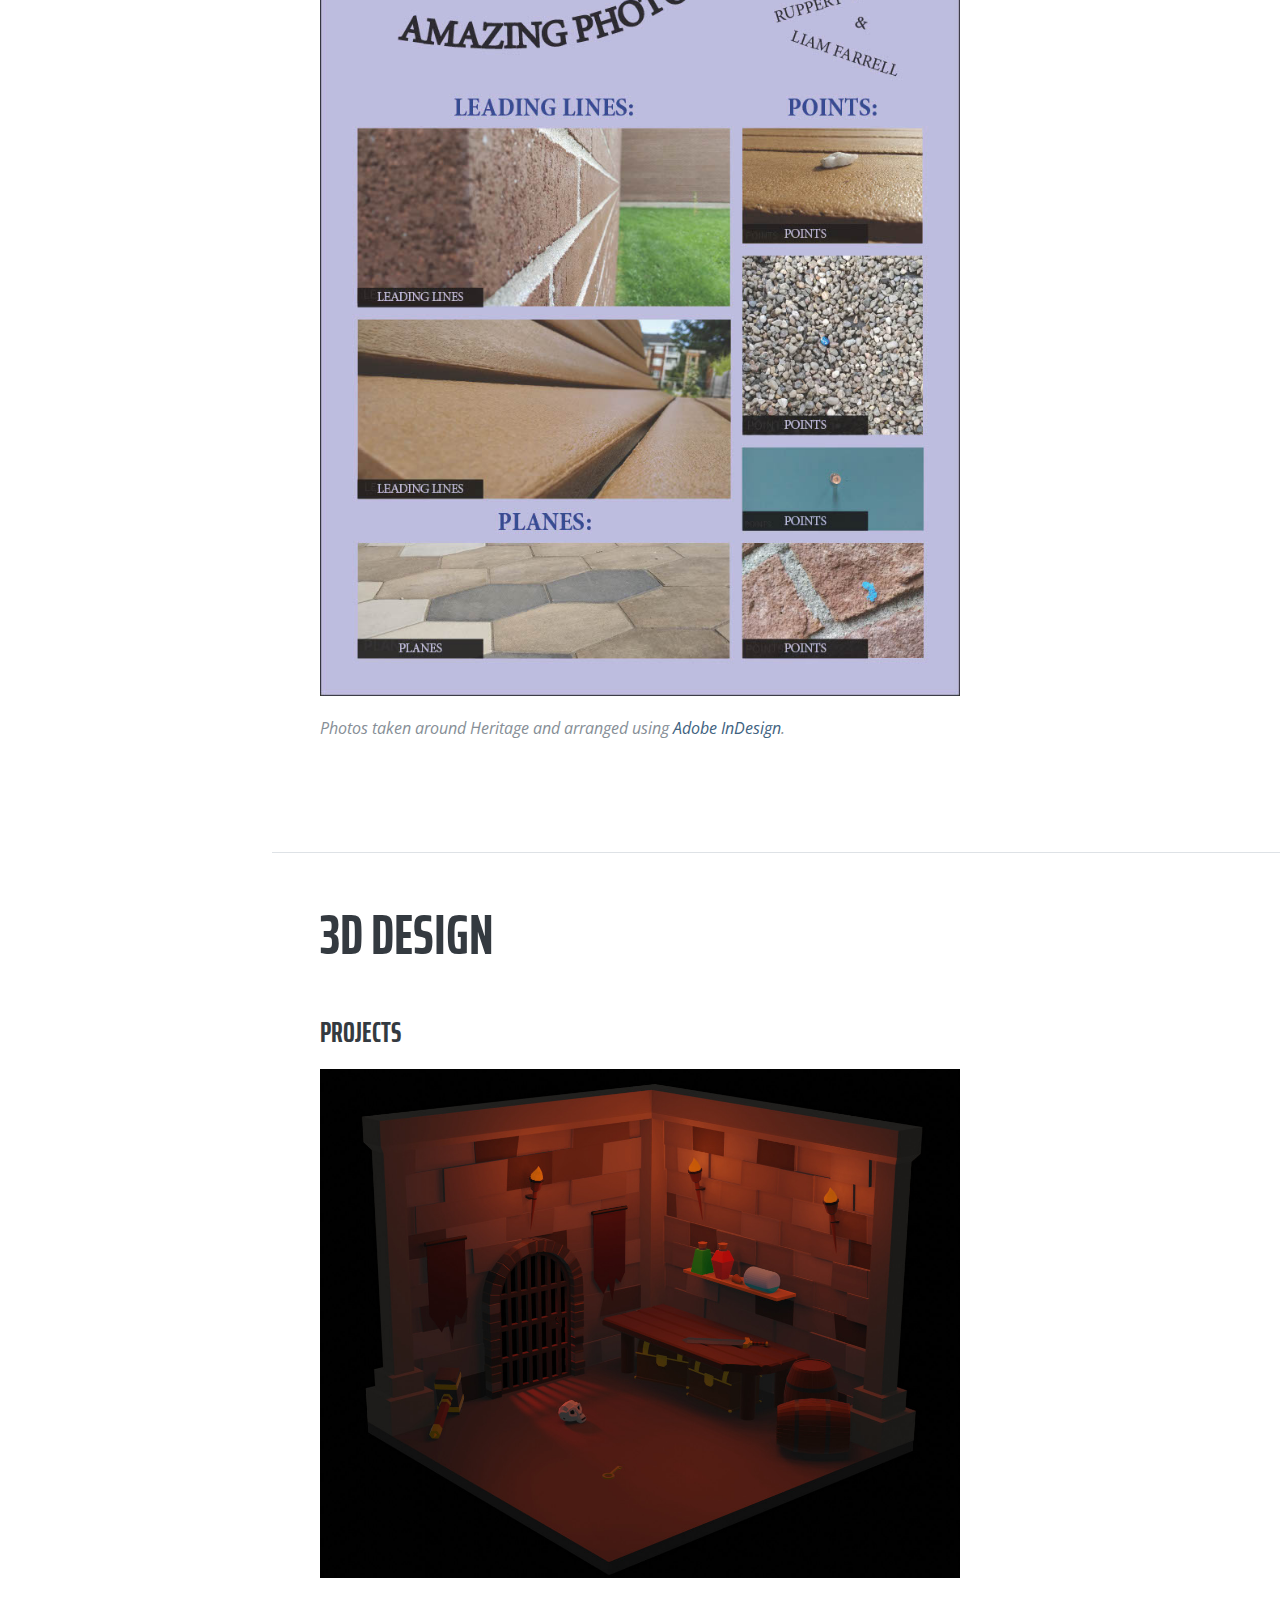
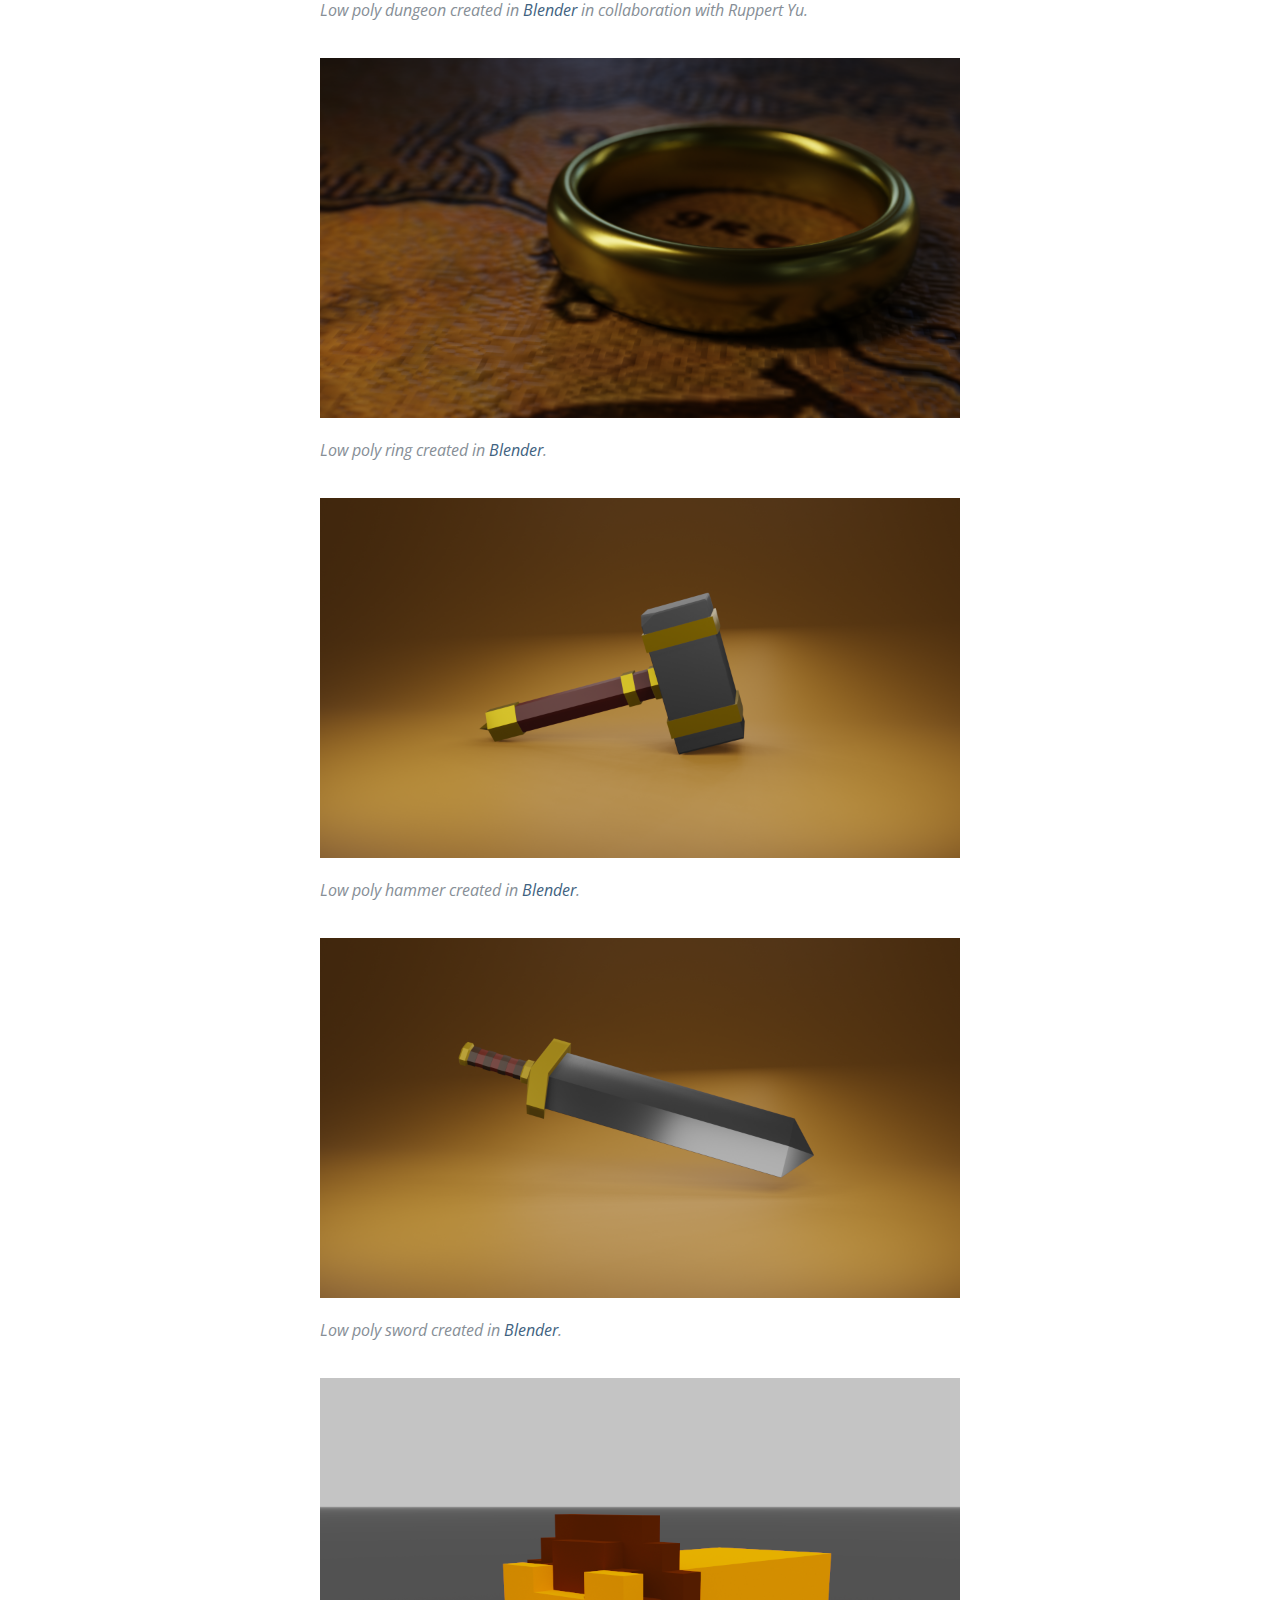
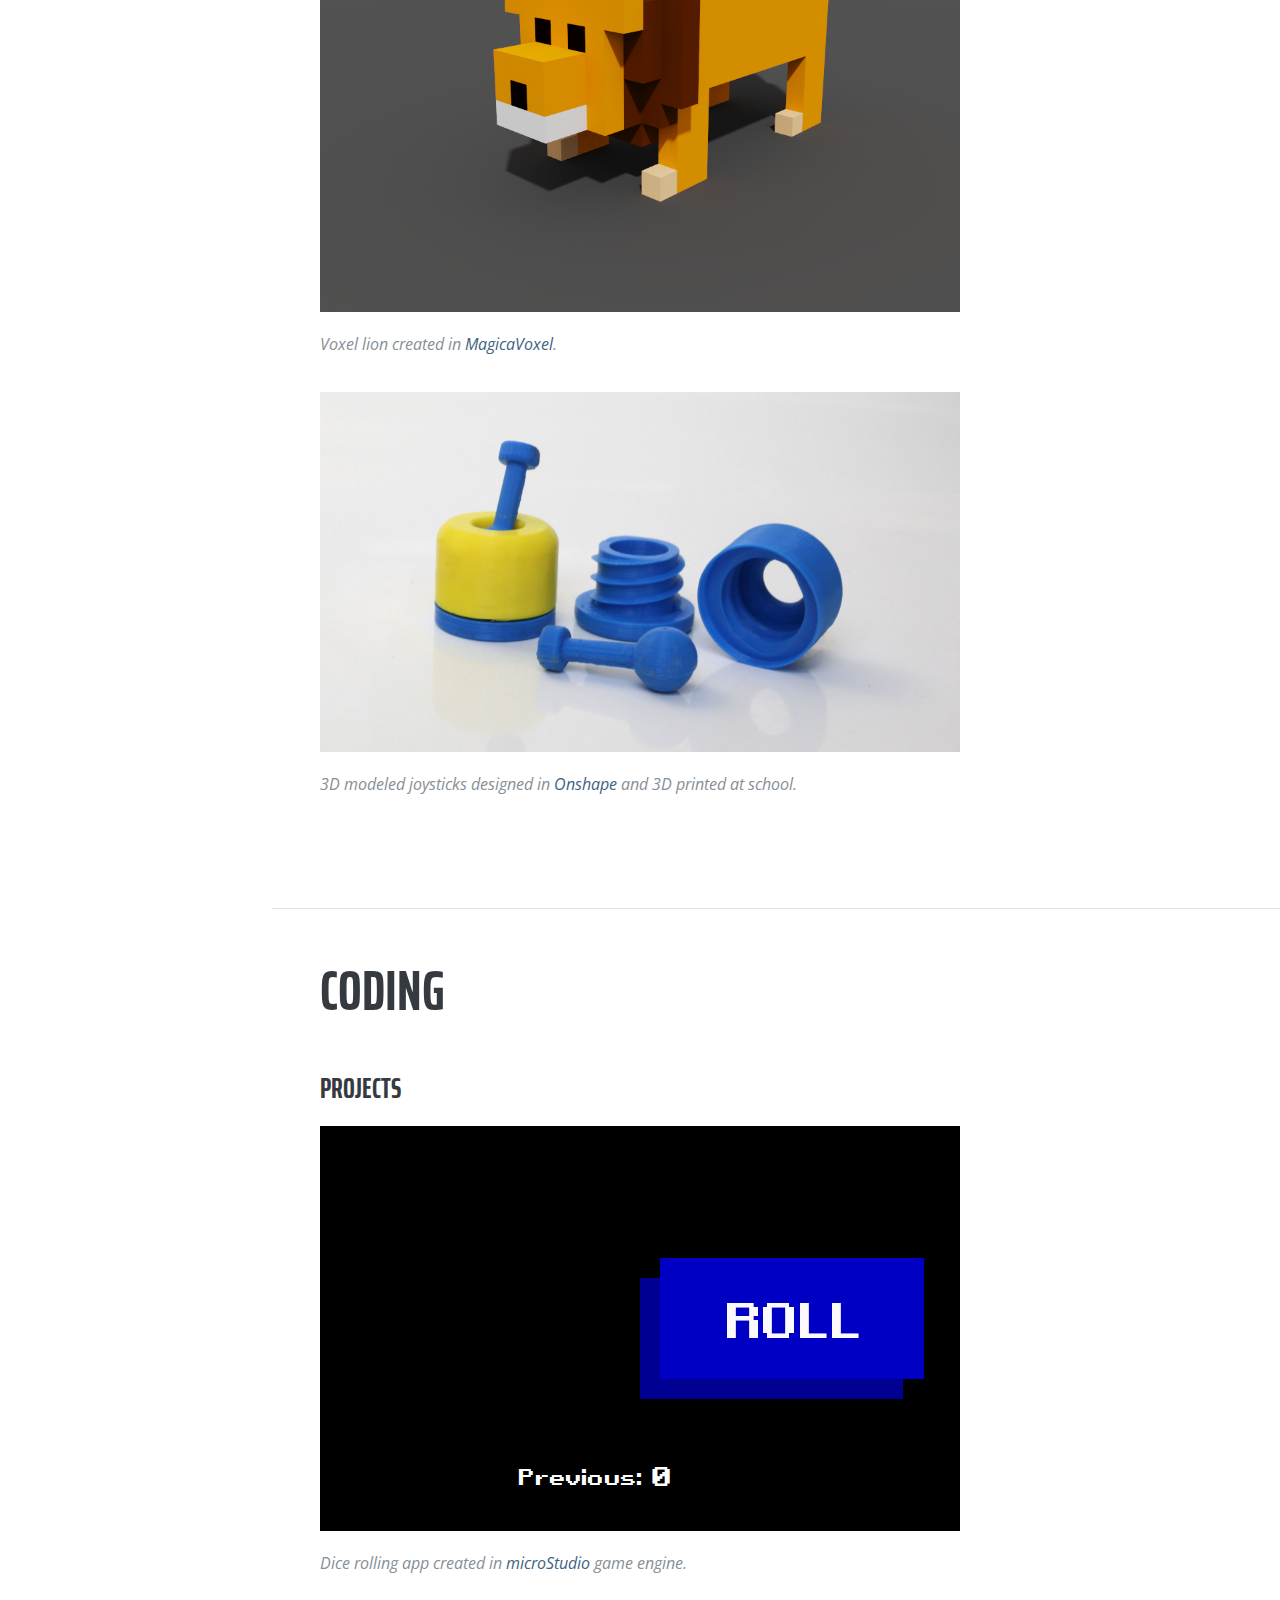
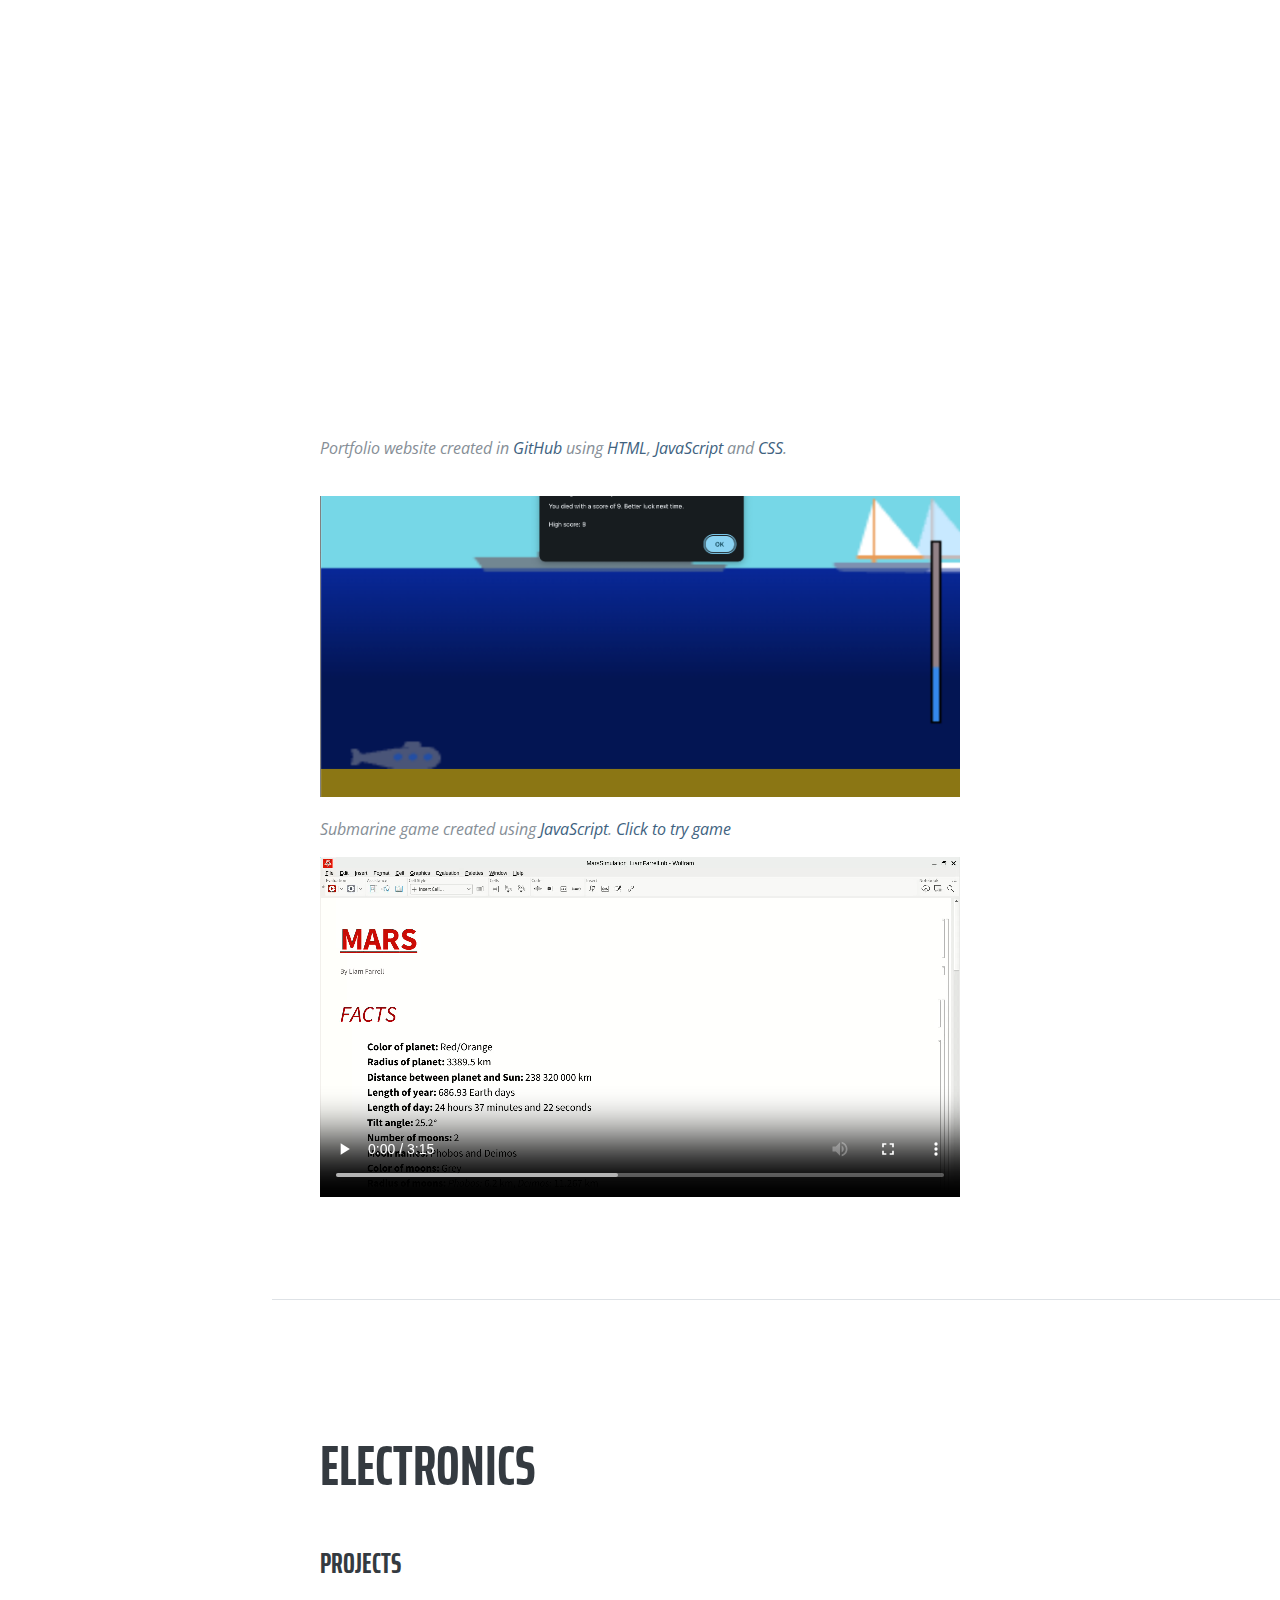
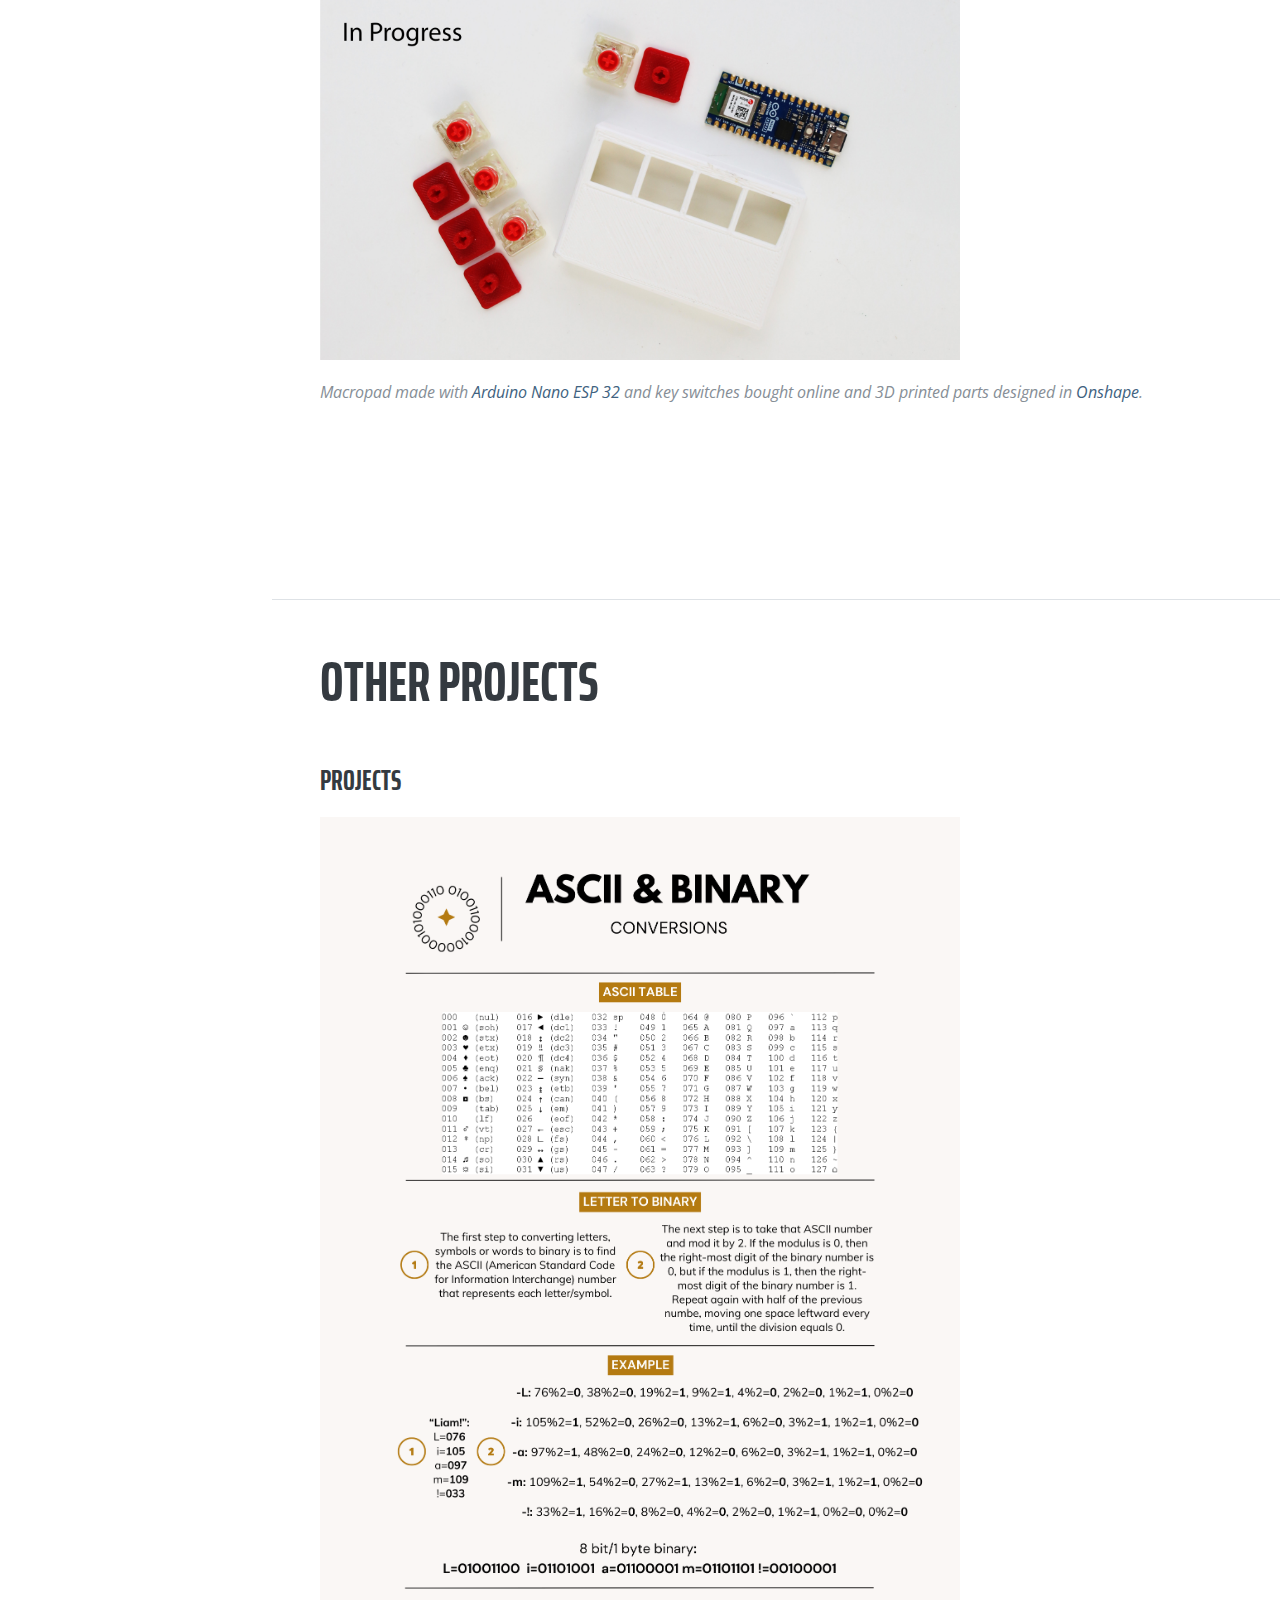
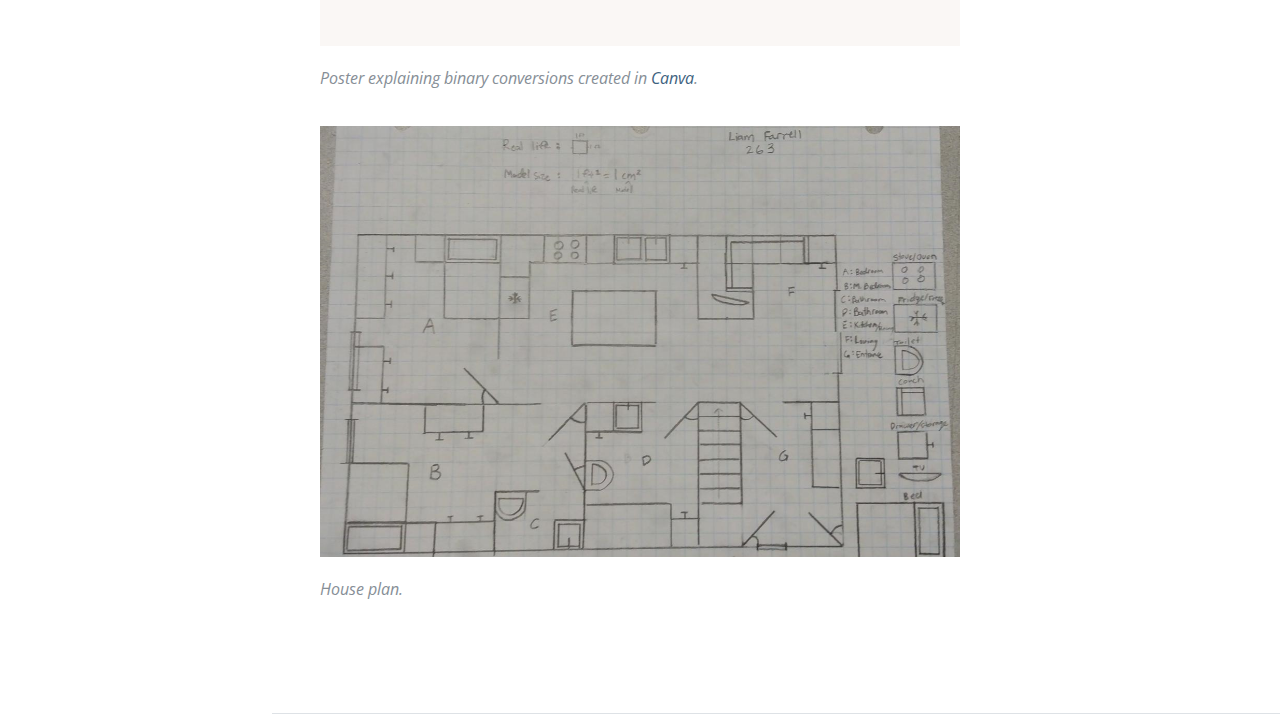
==== commit 6861f93c: "Update index.html" ====
--- a/index.html
+++ b/index.html
@@ -191,7 +191,8 @@
               <iframe src="https://laf29.github.io/ican_portfolio" style="width:50vw;height:45vh;vertical-align:middle;margin:20px 0px;border:0px solid black;" title="Portfolio" scrolling="yes"></iframe>
               <p><i>Portfolio website created in <a href="https://github.io/" target="_blank">GitHub</a> using <a href="https://html.com/" target="_blank">HTML</a>, <a href="https://www.javascript.com/" target="_blank">JavaScript</a> and <a href="https://en.wikipedia.org/wiki/CSS" target="_blank">CSS</a>.</i></p>
       <!--        <iframe src="https://laf29.github.io/sub" style="width:50vw;height:45vh;vertical-align:middle;margin:20px 0px;border:0px solid black;" title="Sub Game" scrolling="no"></iframe> -->
-              <p><i>Submarine game created using <a href="https://www.javascript.com/" target="_blank">JavaScript</a>.</i></p>
+              <img src="img/cd/Screen Shot 2025-04-15 at 6.51.29 PM.png" alt="Game" style="width:50vw;height:auto;vertical-align:middle;margin:20px 0px;">
+              <p><i>Submarine game created using <a href="https://www.javascript.com/" target="_blank">JavaScript</a>. <a href="https://laf29.github.io/sub" target="_blank">Click to try game</a></i></p>
               <video class="video" controls 
                   style="width:50vw;height:auto;">
                 <source src="img/cd/Mars.mp4" type="video/mp4">
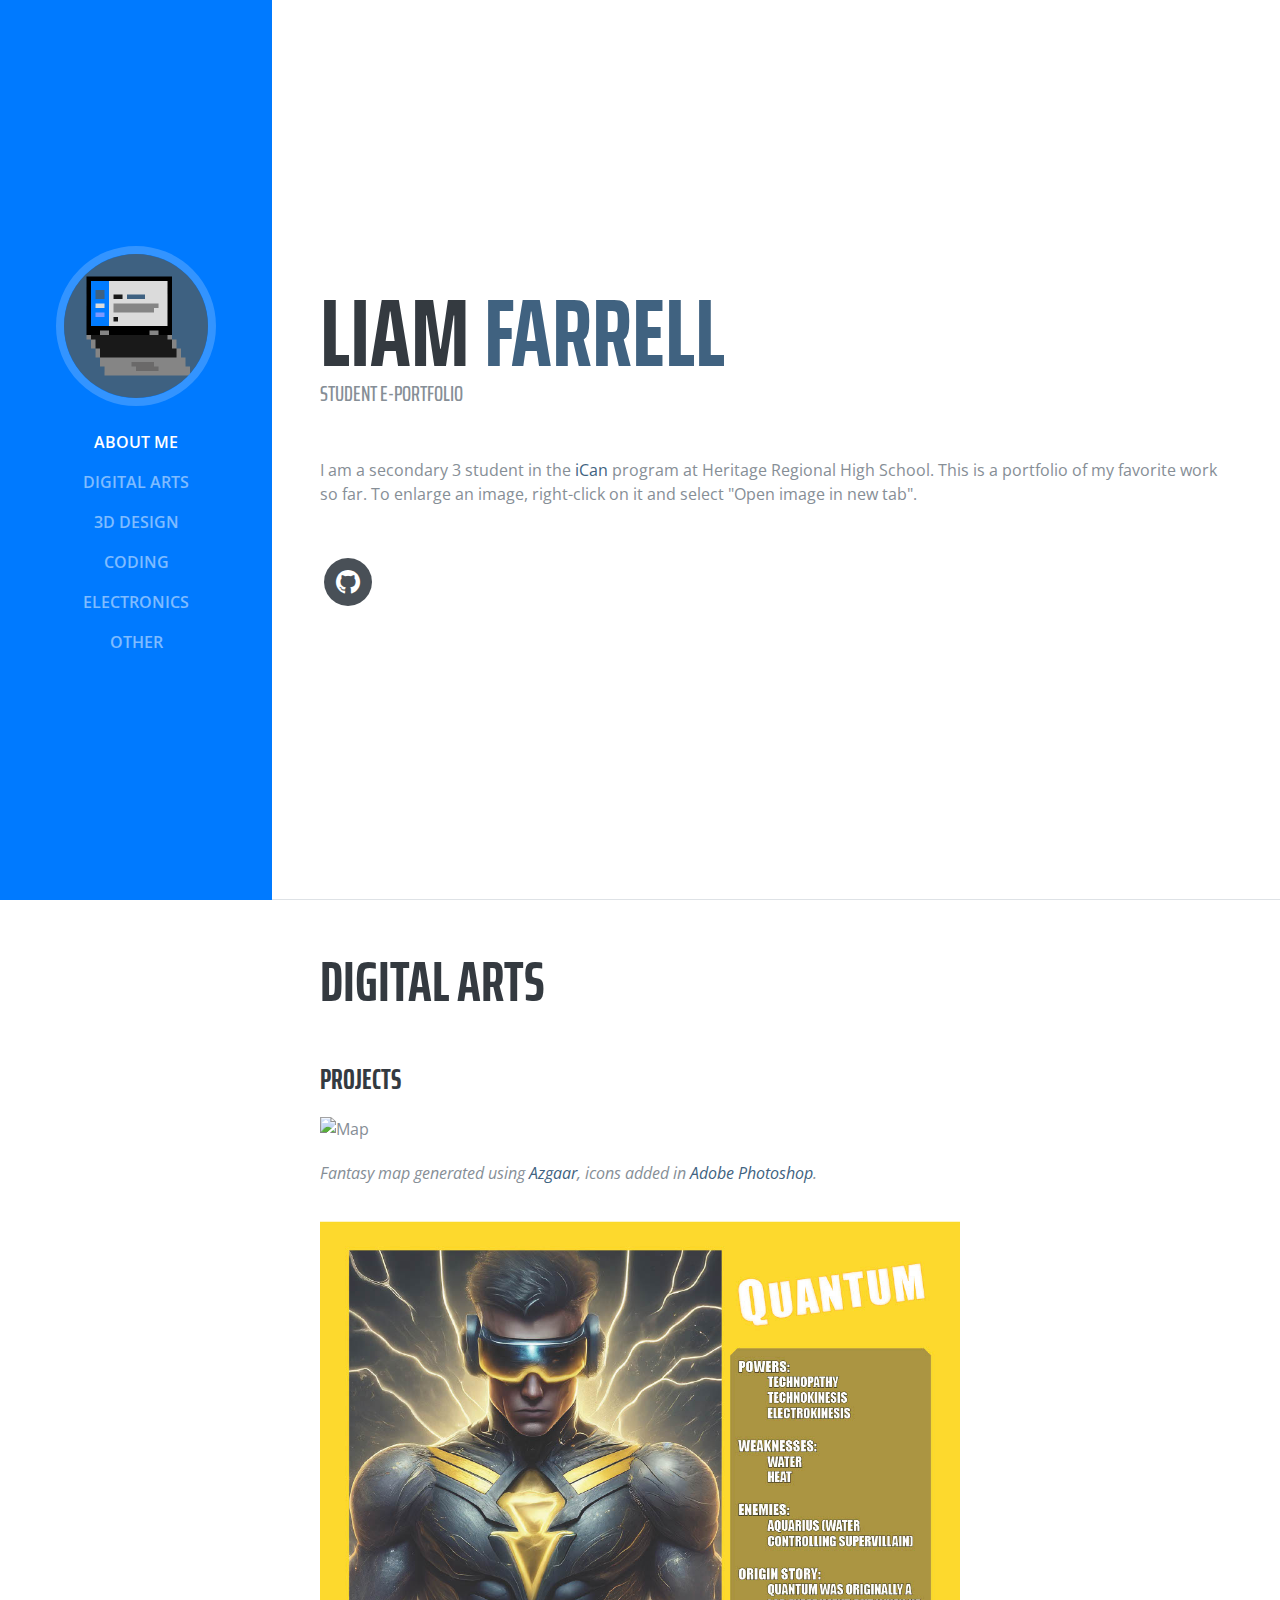
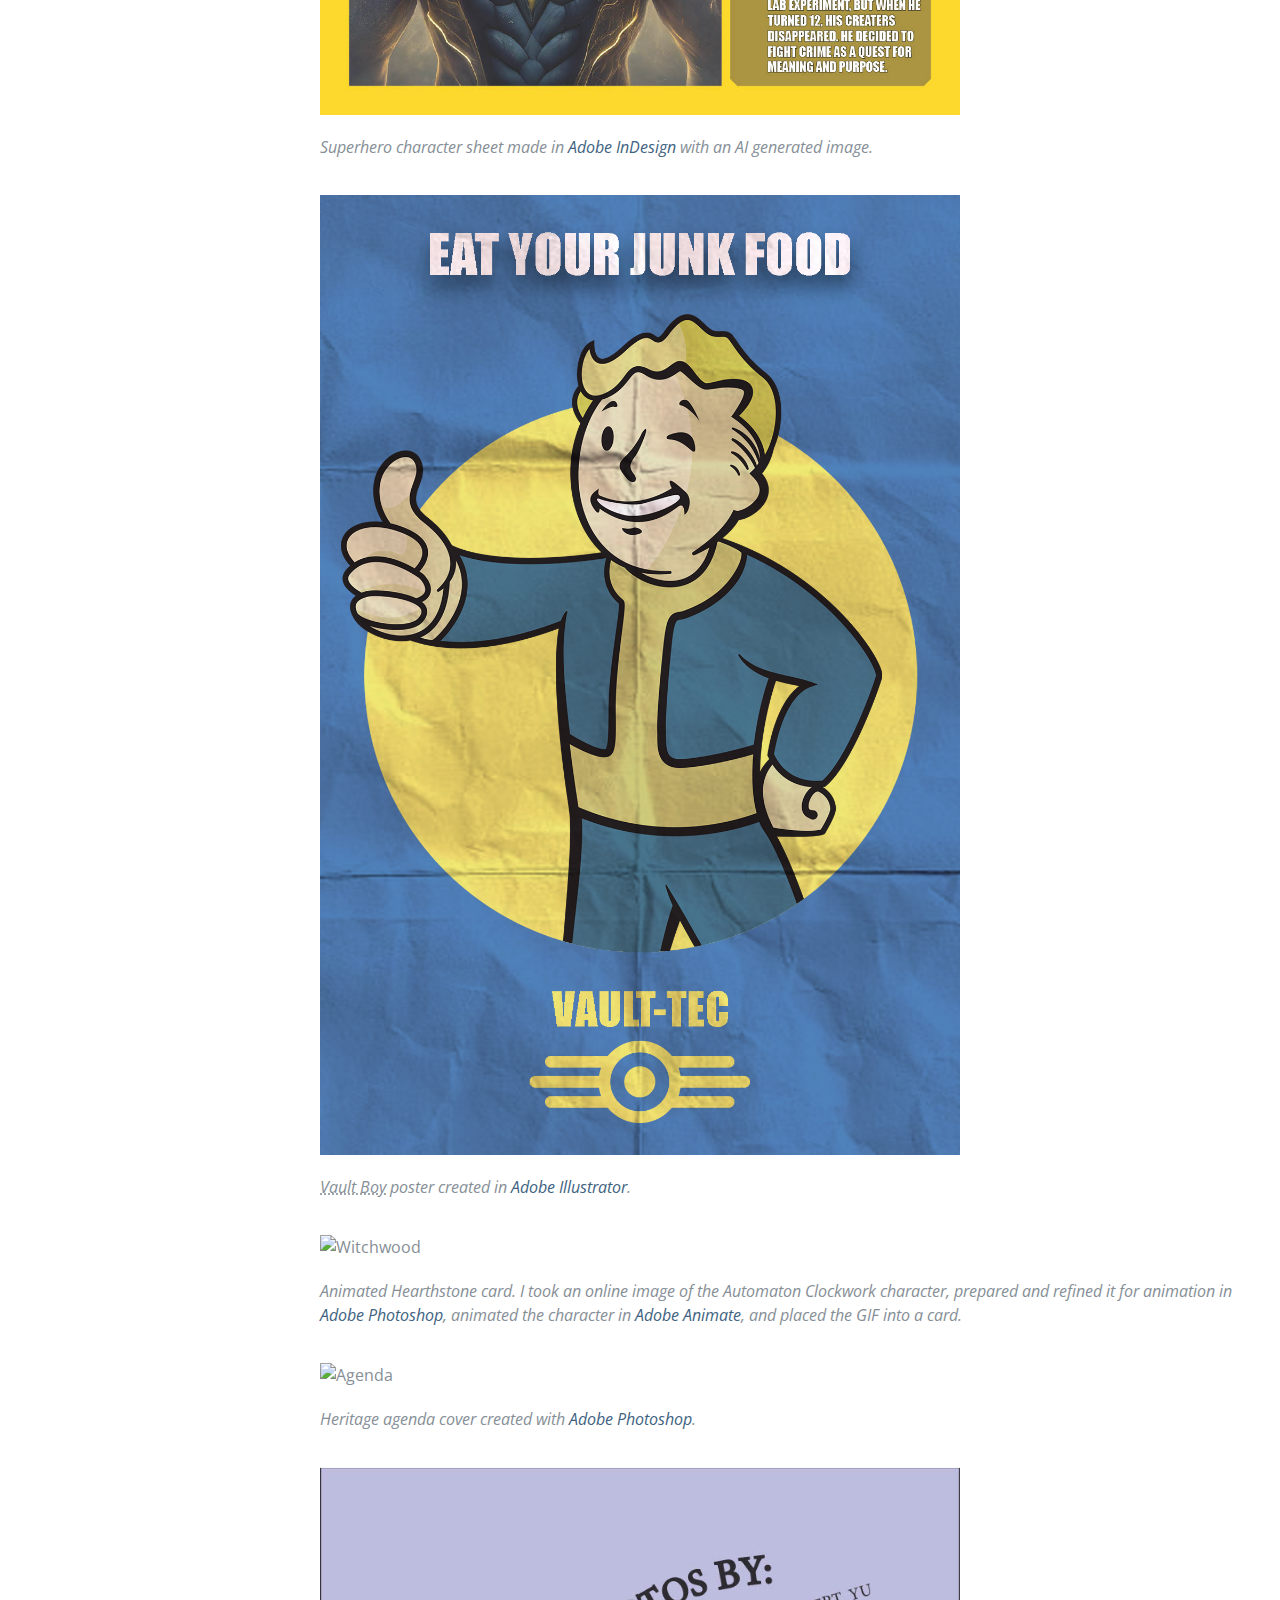
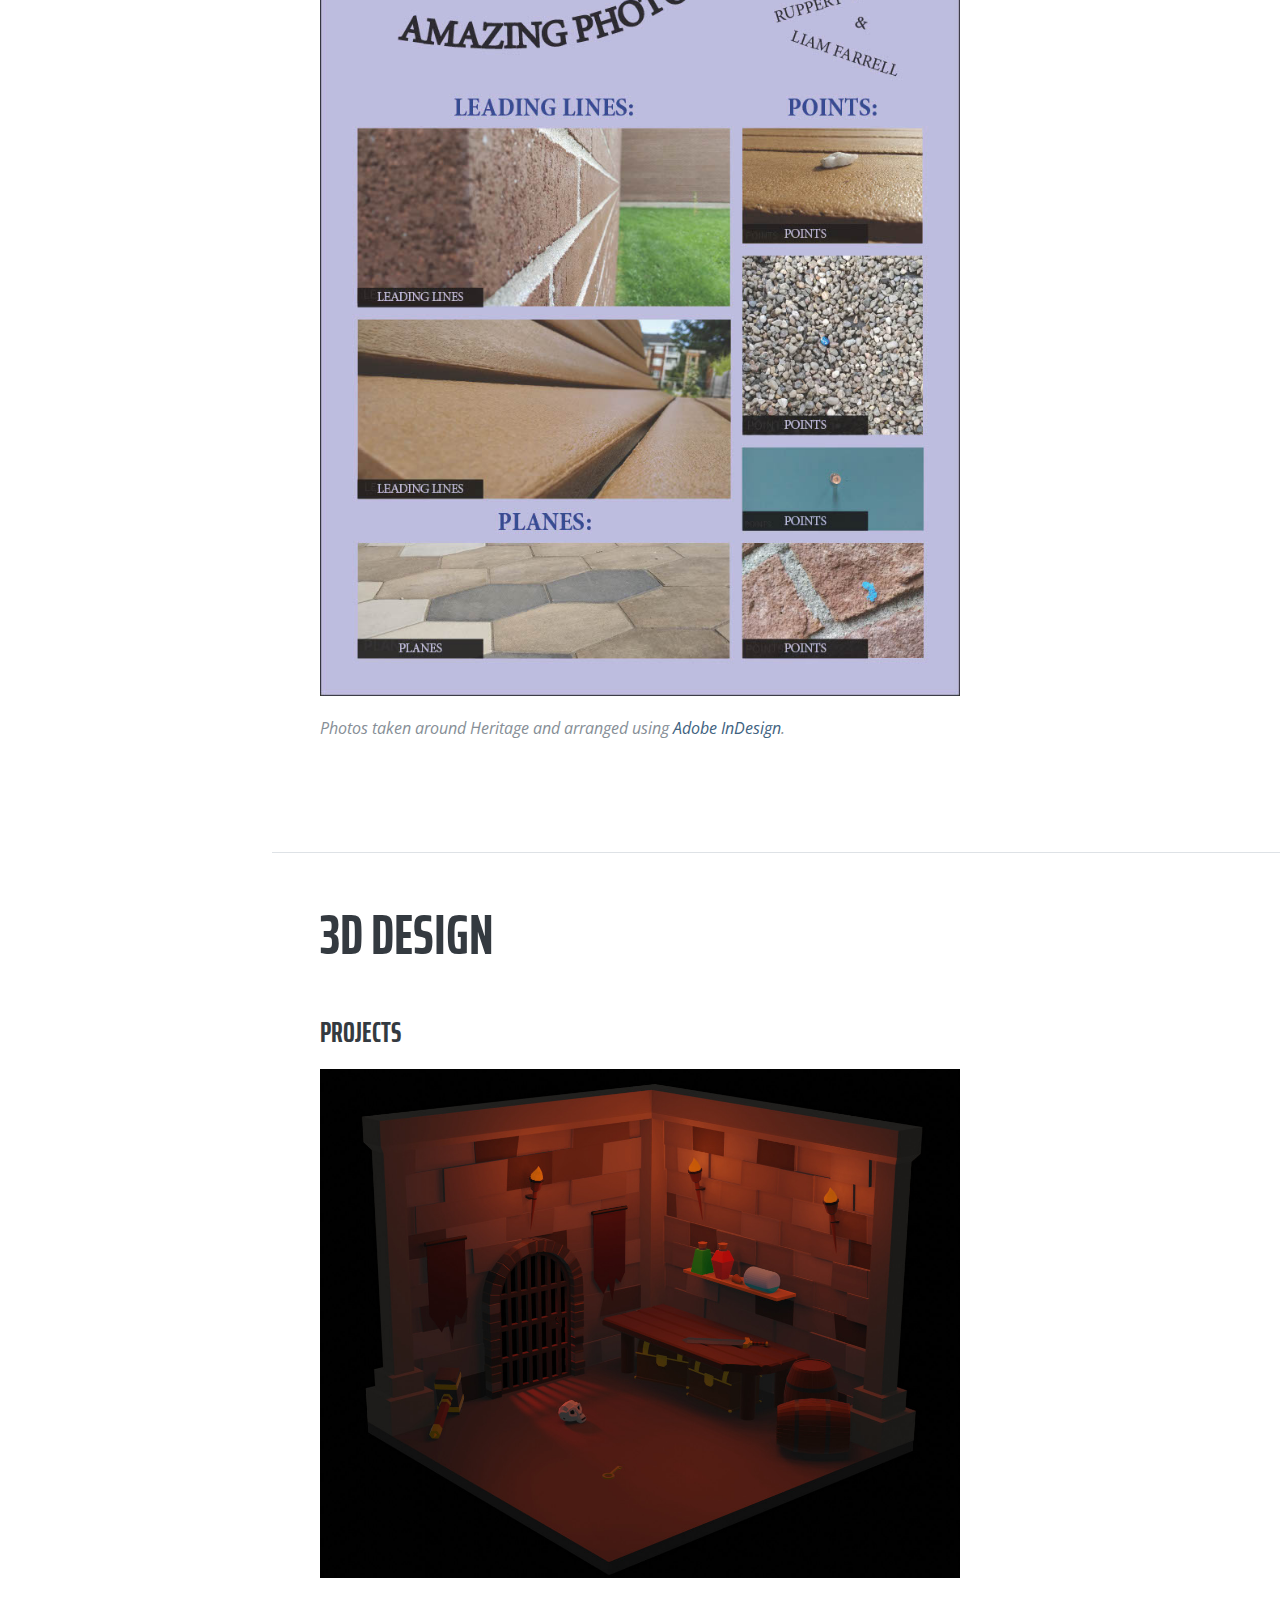
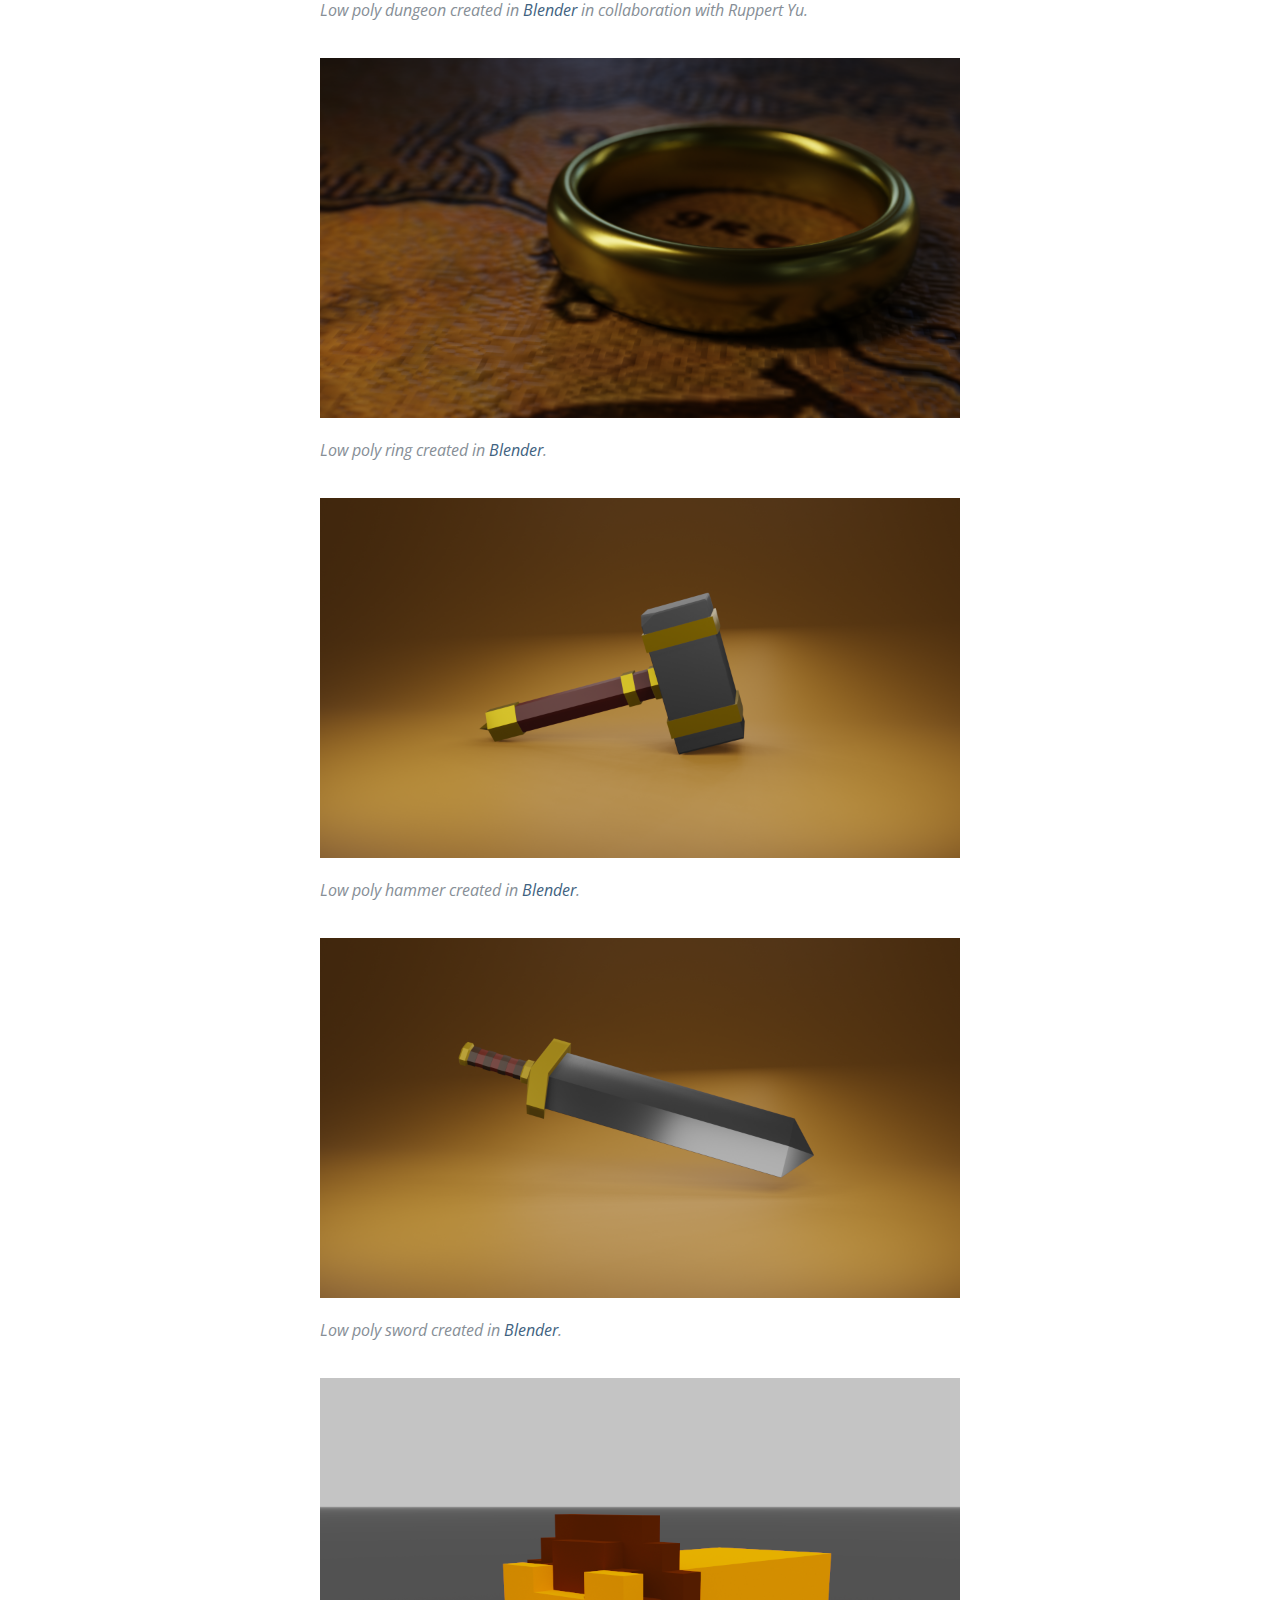
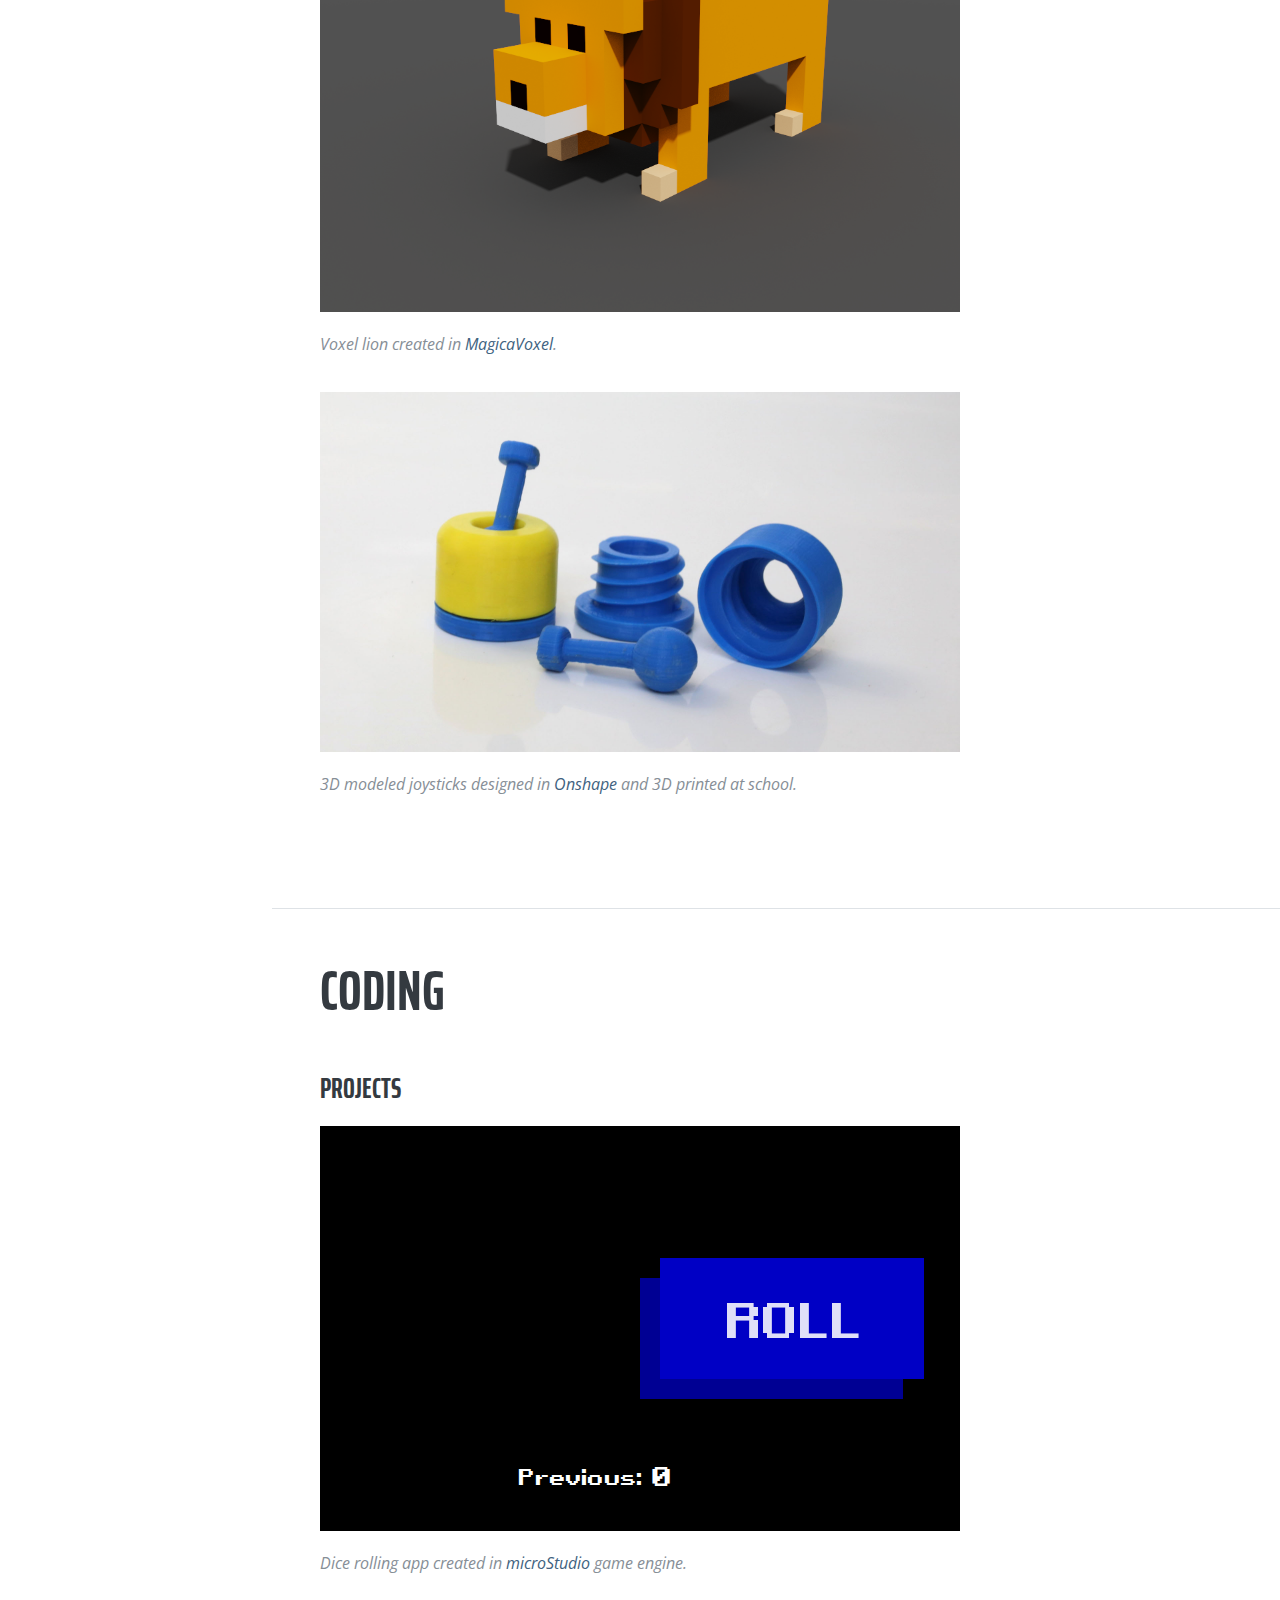
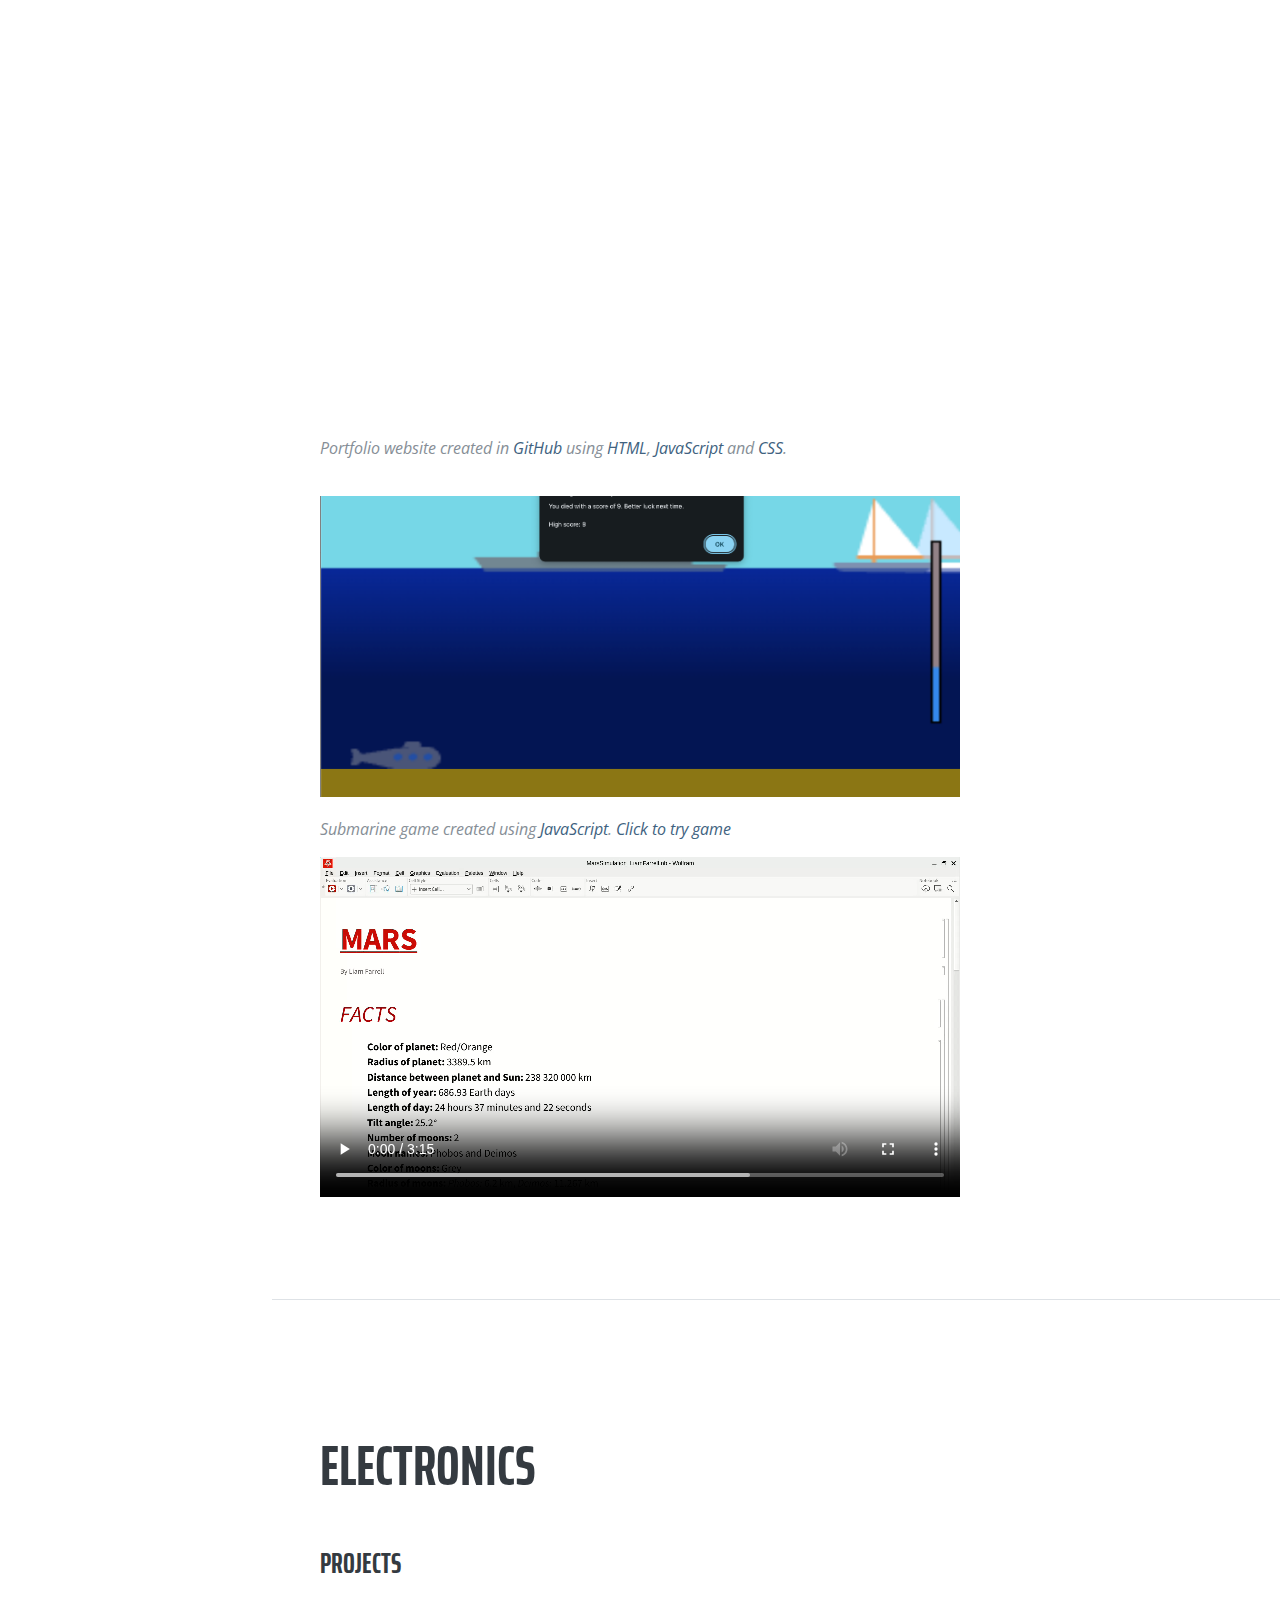
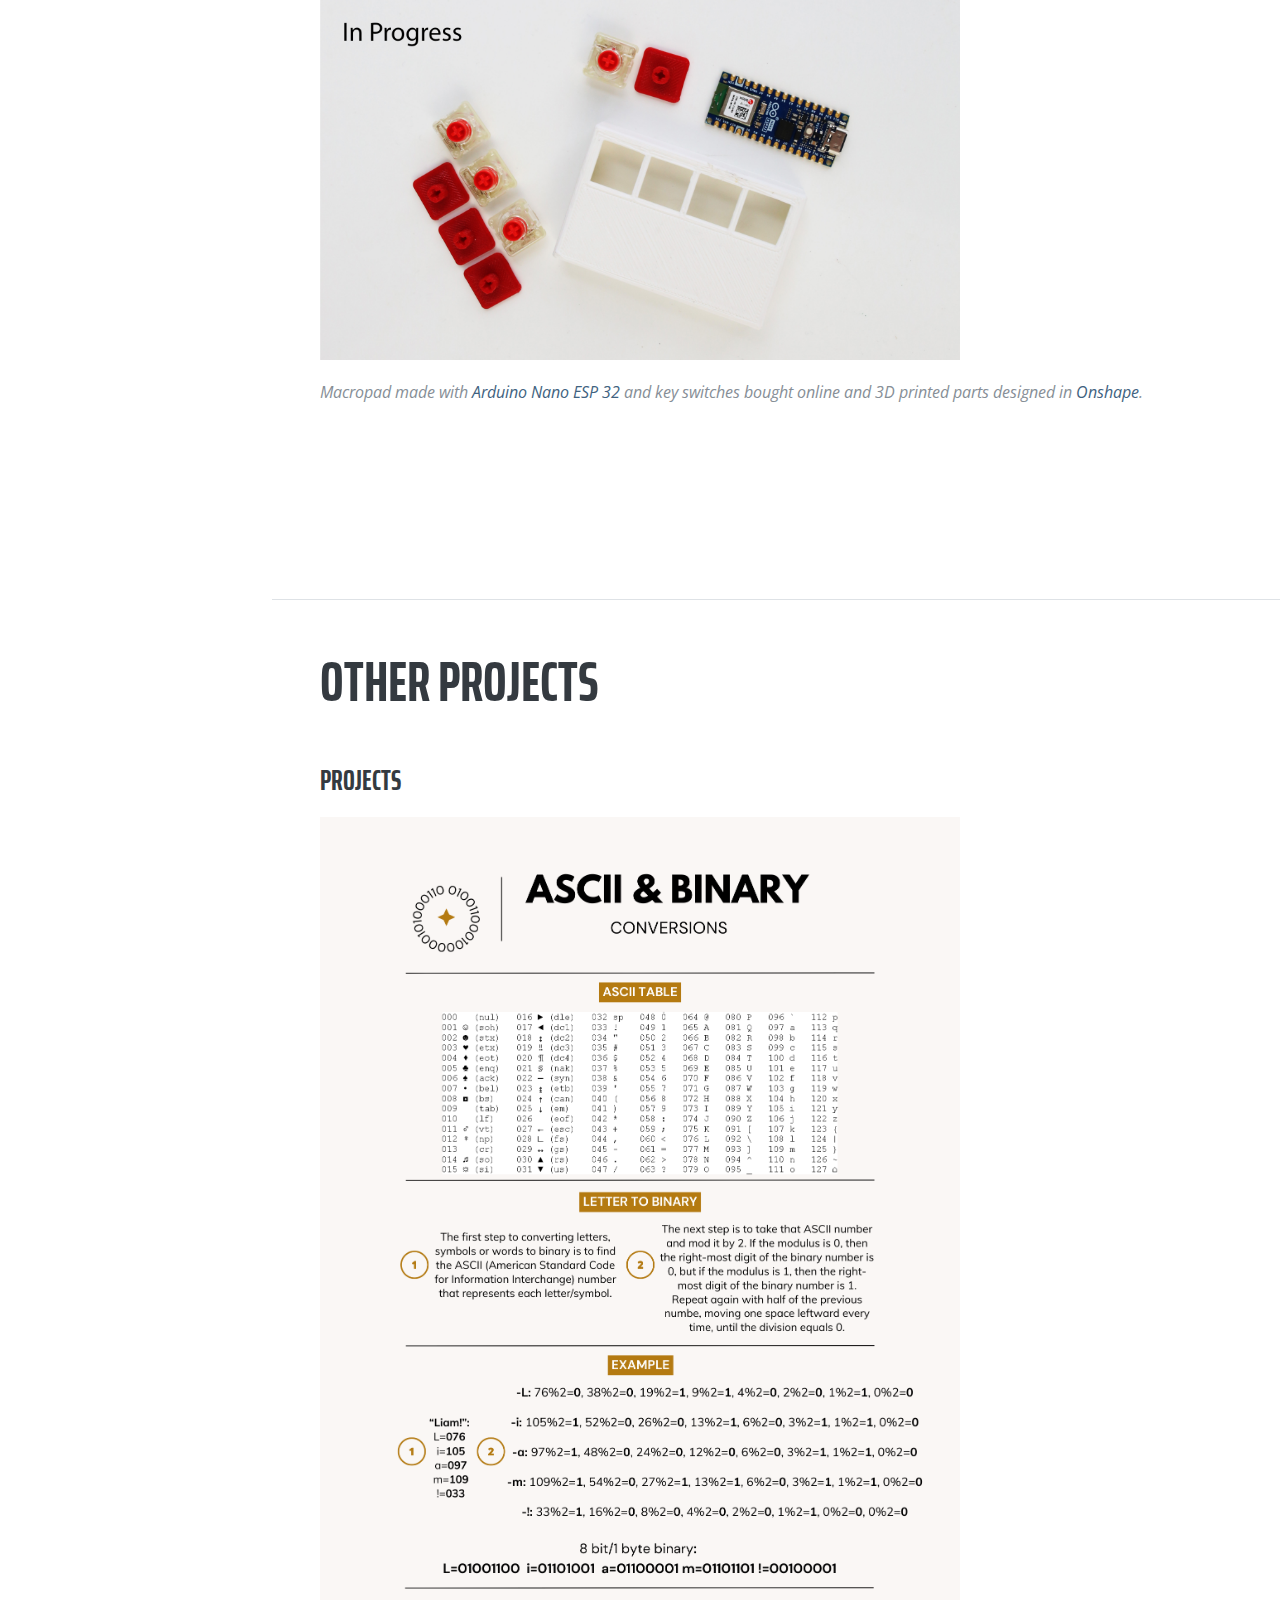
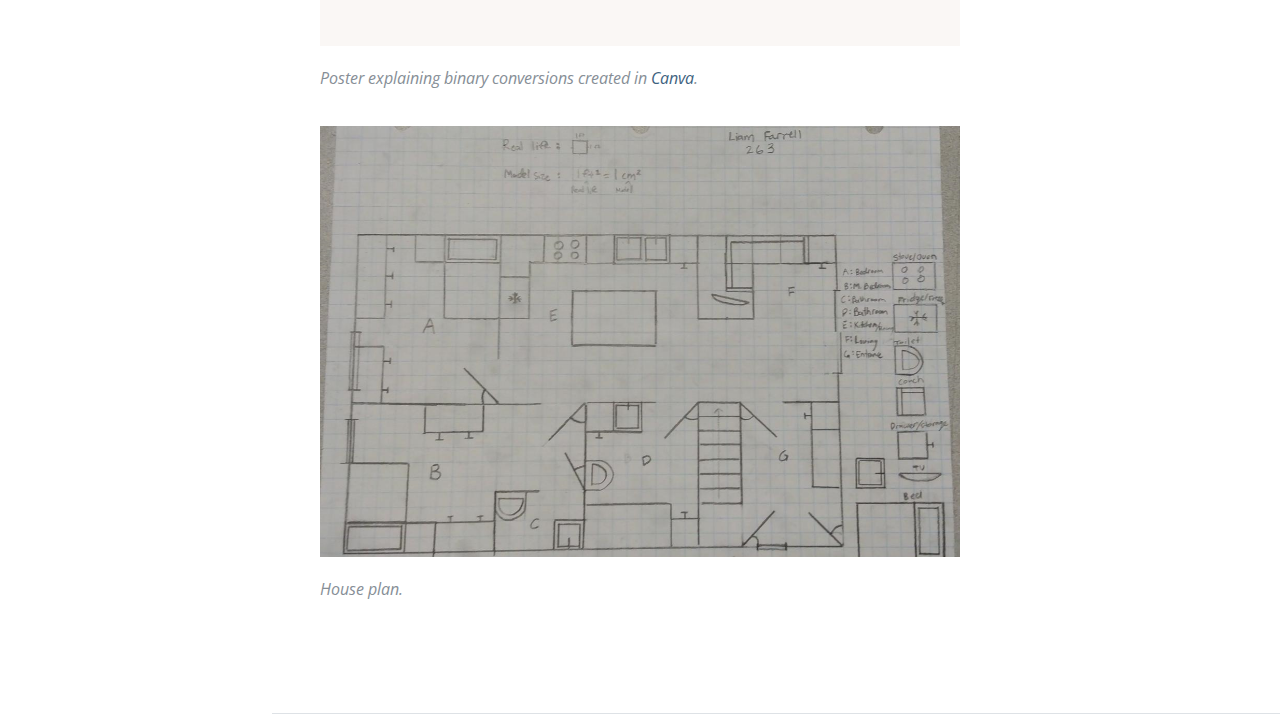
==== commit 1369fcc1: "Update index.html" ====
--- a/index.html
+++ b/index.html
@@ -157,7 +157,7 @@
               <p><i>Voxel lion created in <a href="https://ephtracy.github.io/" target="_blank">MagicaVoxel</a>.</i></p>
               <img src="img/3d/joystick.jpg" alt="Joystick" style="width:50vw;height:auto;vertical-align:middle;margin:20px 0px;">
               <p><i>3D modeled joysticks designed in <a href="https://www.onshape.com/en/" target="_blank">Onshape</a> and 3D printed at school.</i></p>
-              <model-viewer alt="Bones" src="img/3d/LiamRodentTeethAndVertebrae.3mf" ar environment-image="shared-assets/environments/moon_1k.hdr" poster="shared-assets/models/NeilArmstrong.webp" shadow-intensity="1" camera-controls touch-action="pan-y"></model-viewer>
+              <model-viewer alt="Bones" src="img/3d/LiamRodentTeethAndVertebrae.stl" ar environment-image="shared-assets/environments/moon_1k.hdr" poster="shared-assets/models/NeilArmstrong.webp" shadow-intensity="1" camera-controls touch-action="pan-y"></model-viewer>
             </div>
             <div class="resume-content mr-auto d-block d-lg-none">
               <h3 class="mb-0">Projects</h3>
